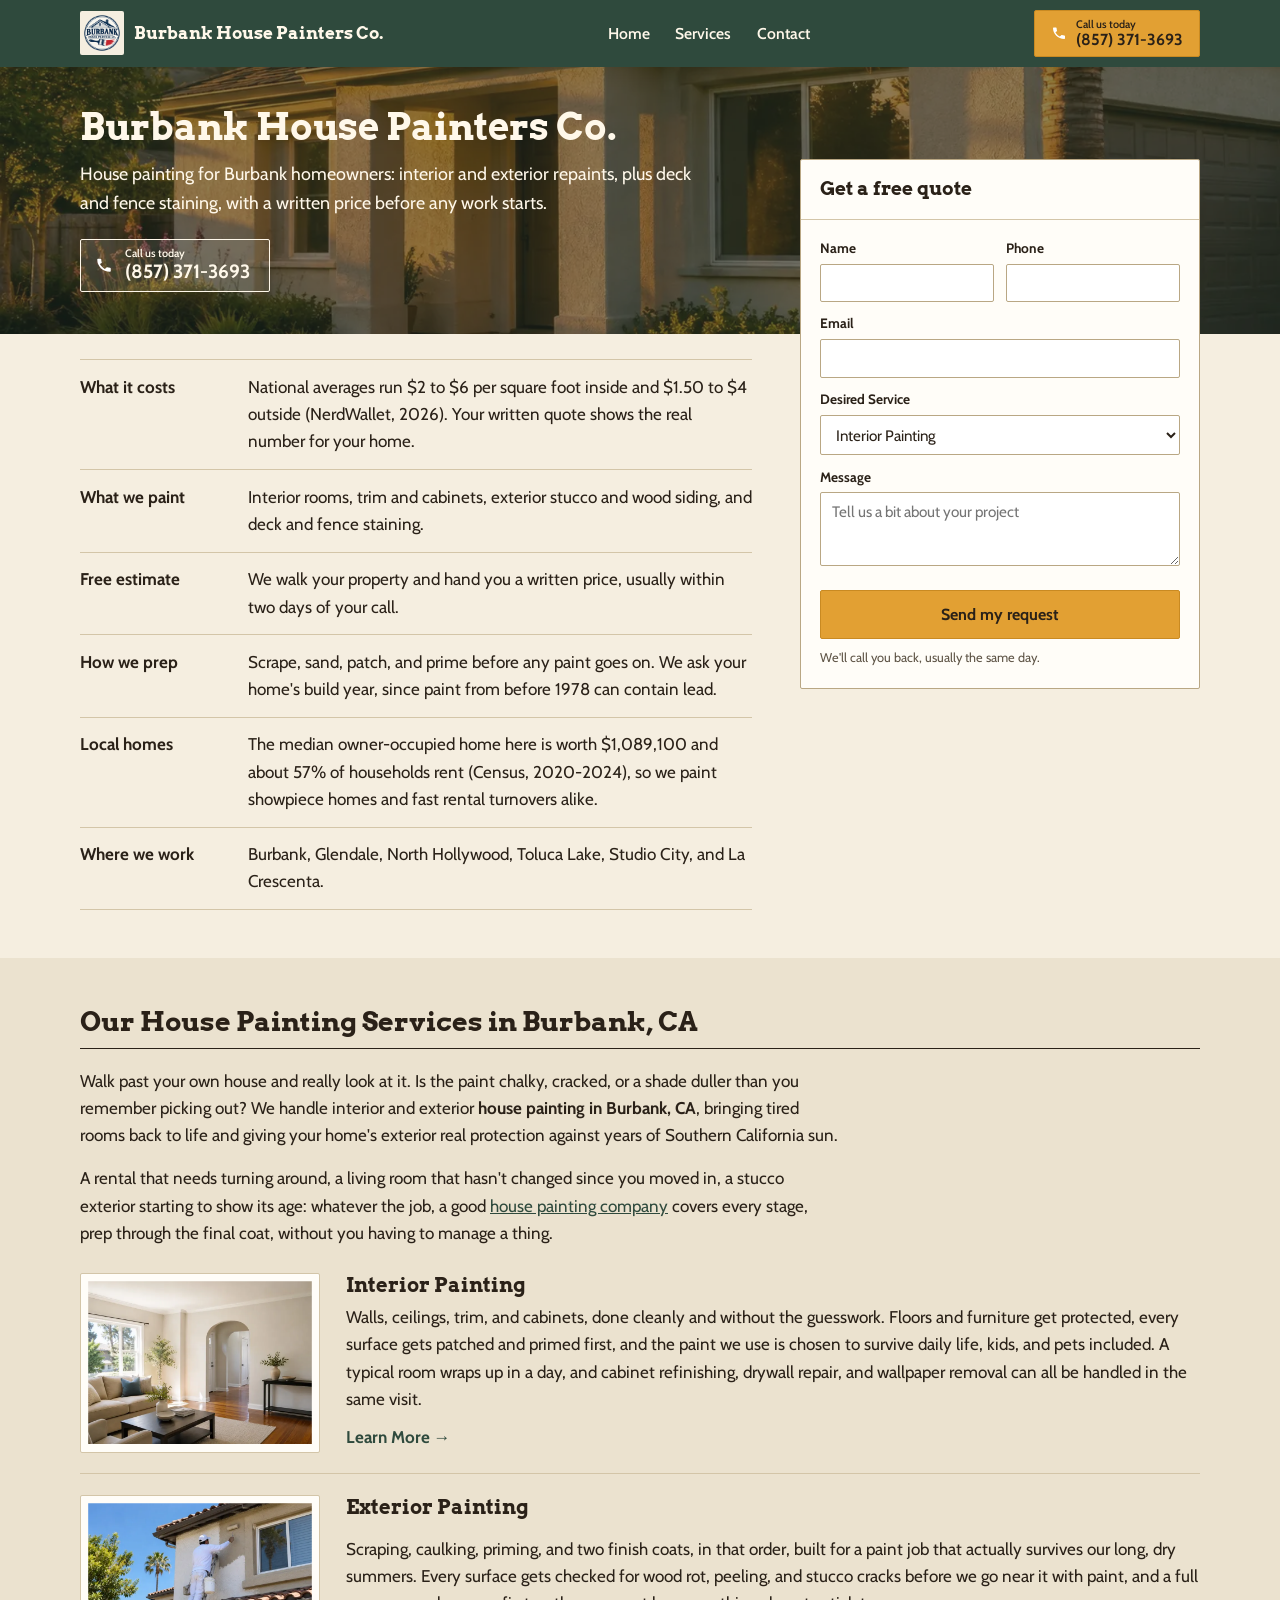
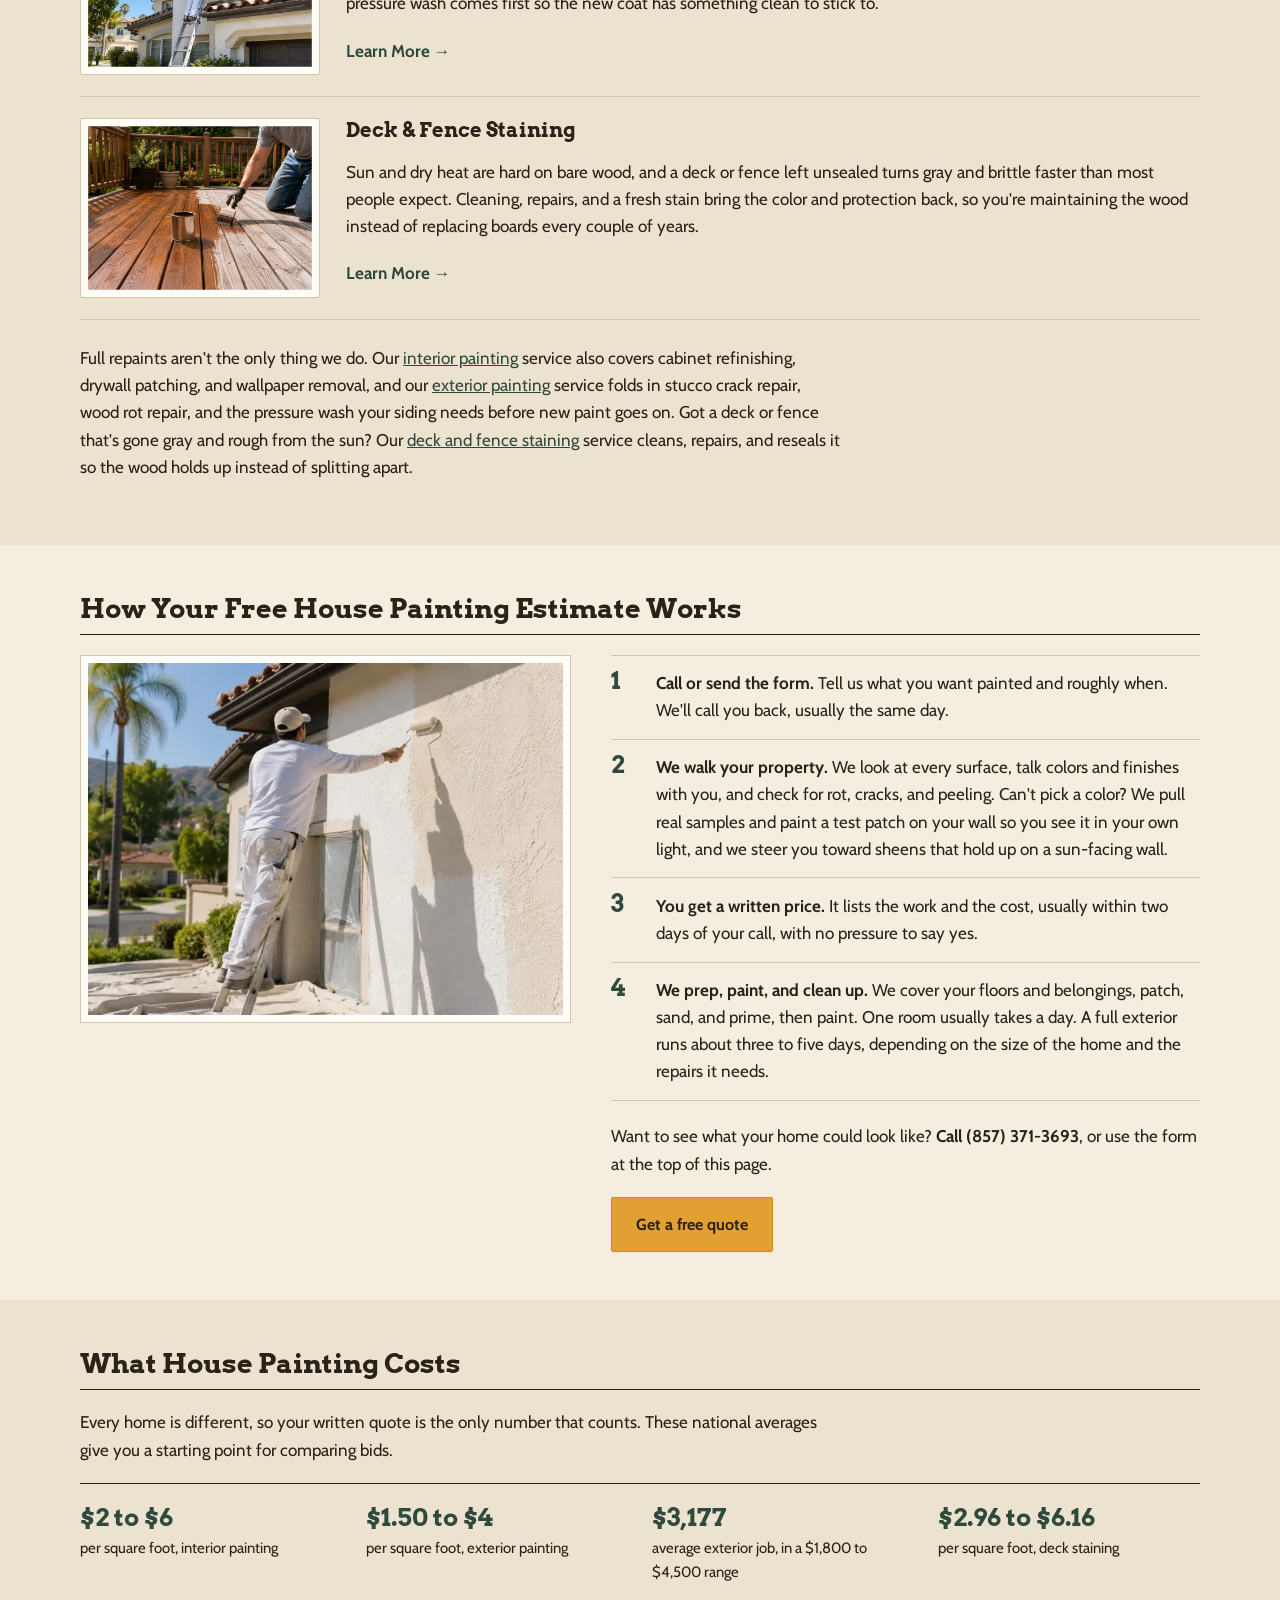
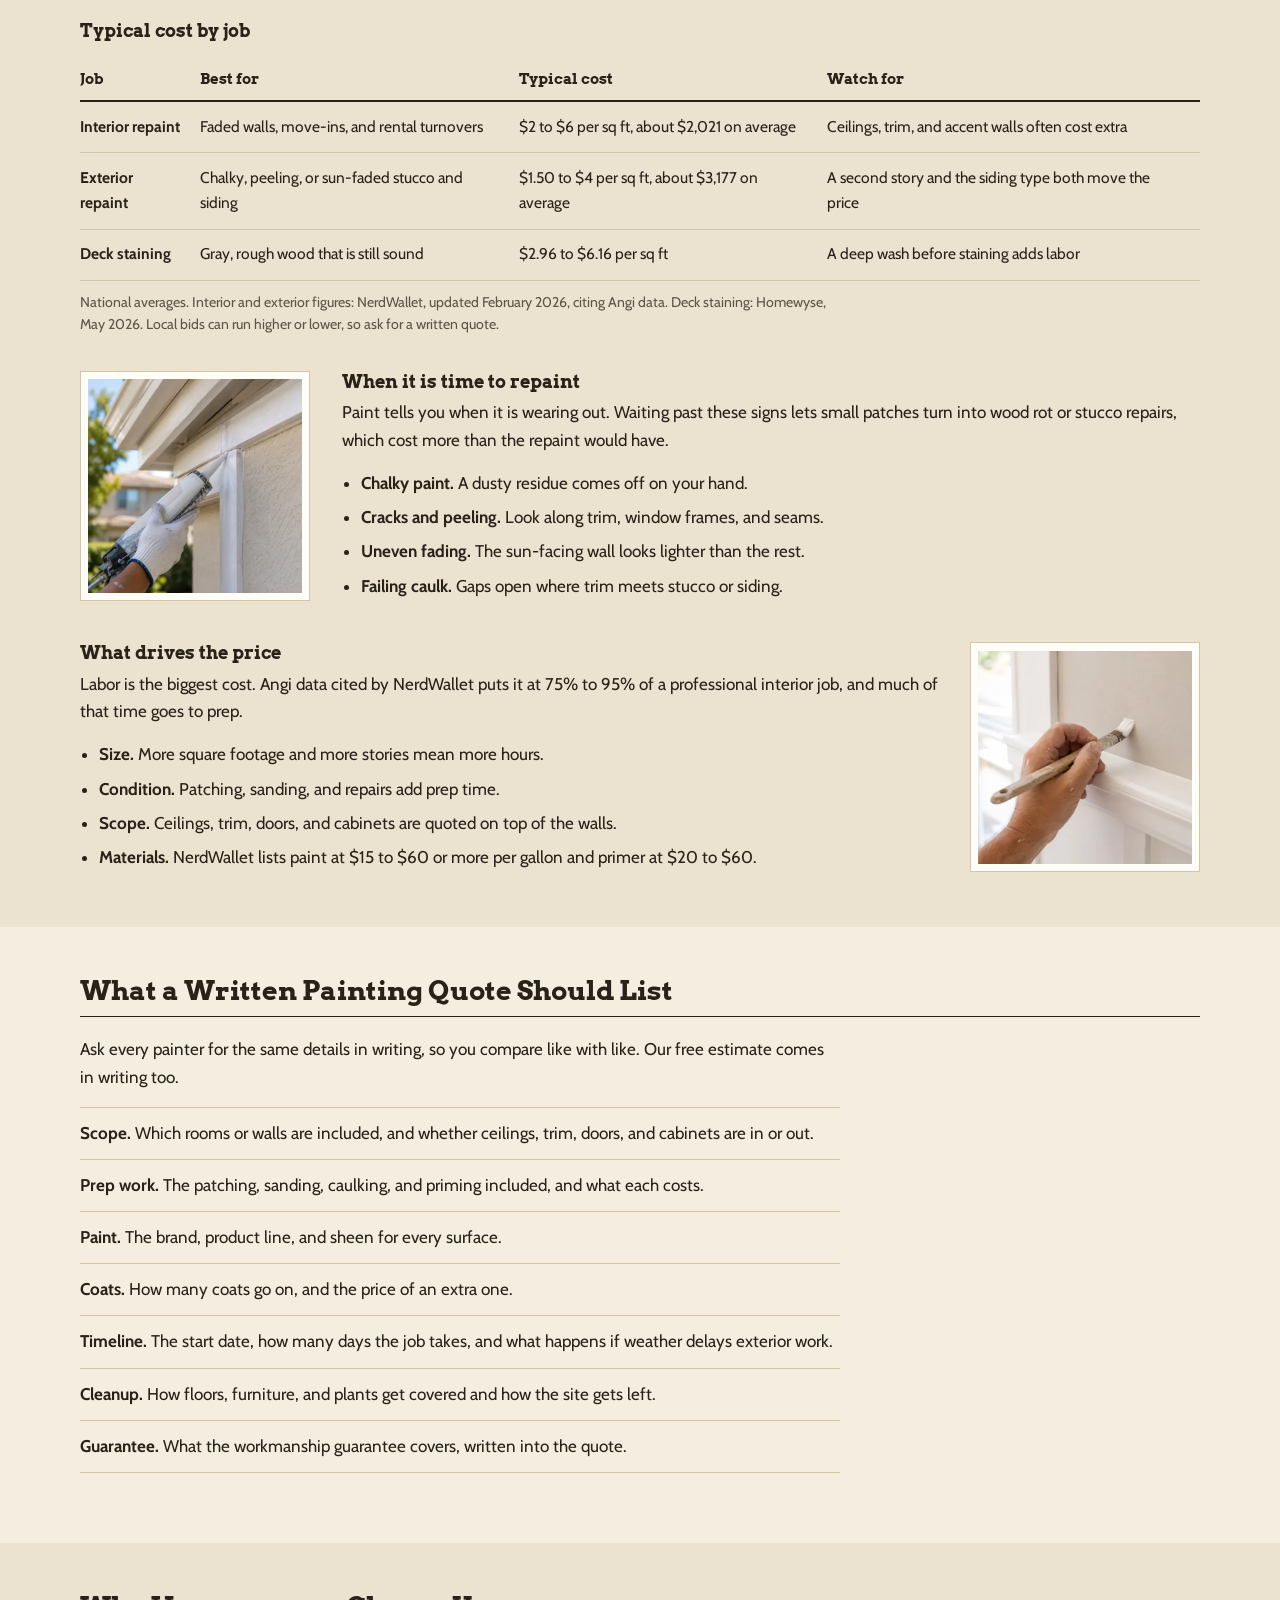
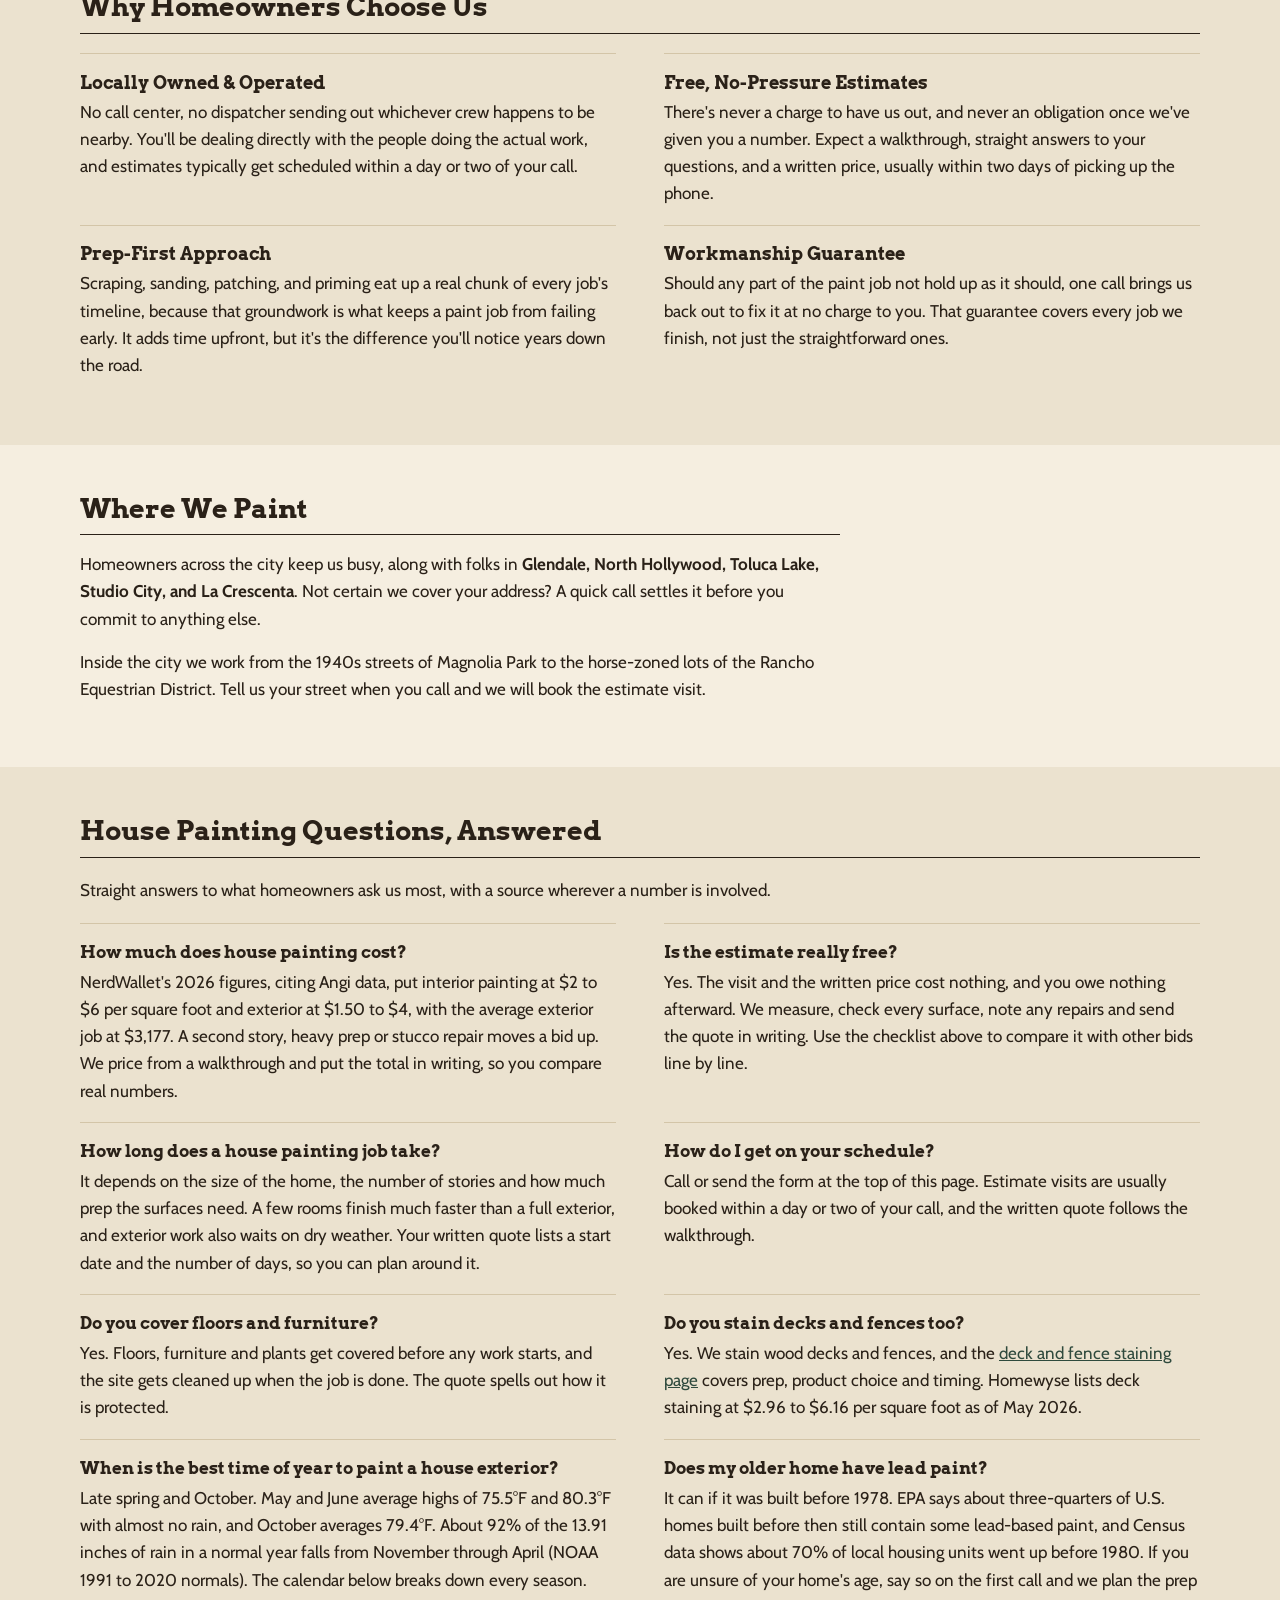
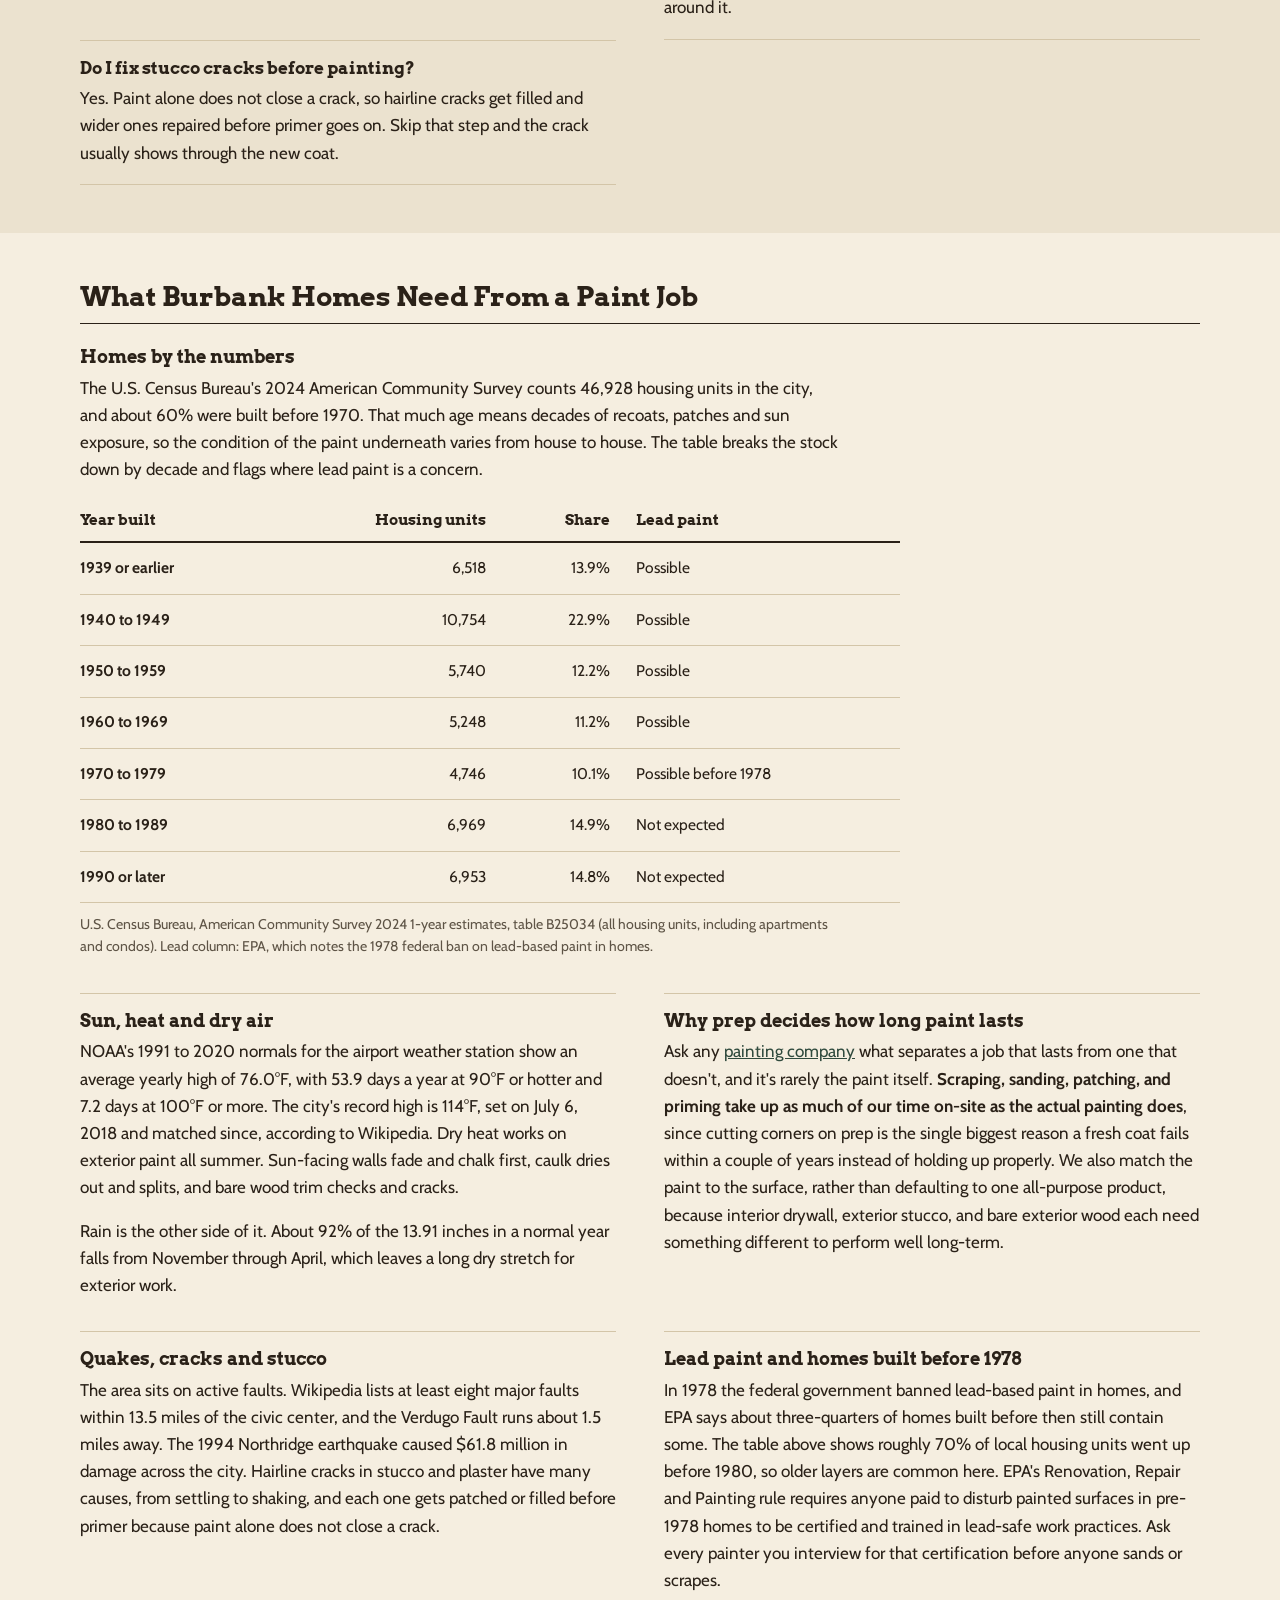
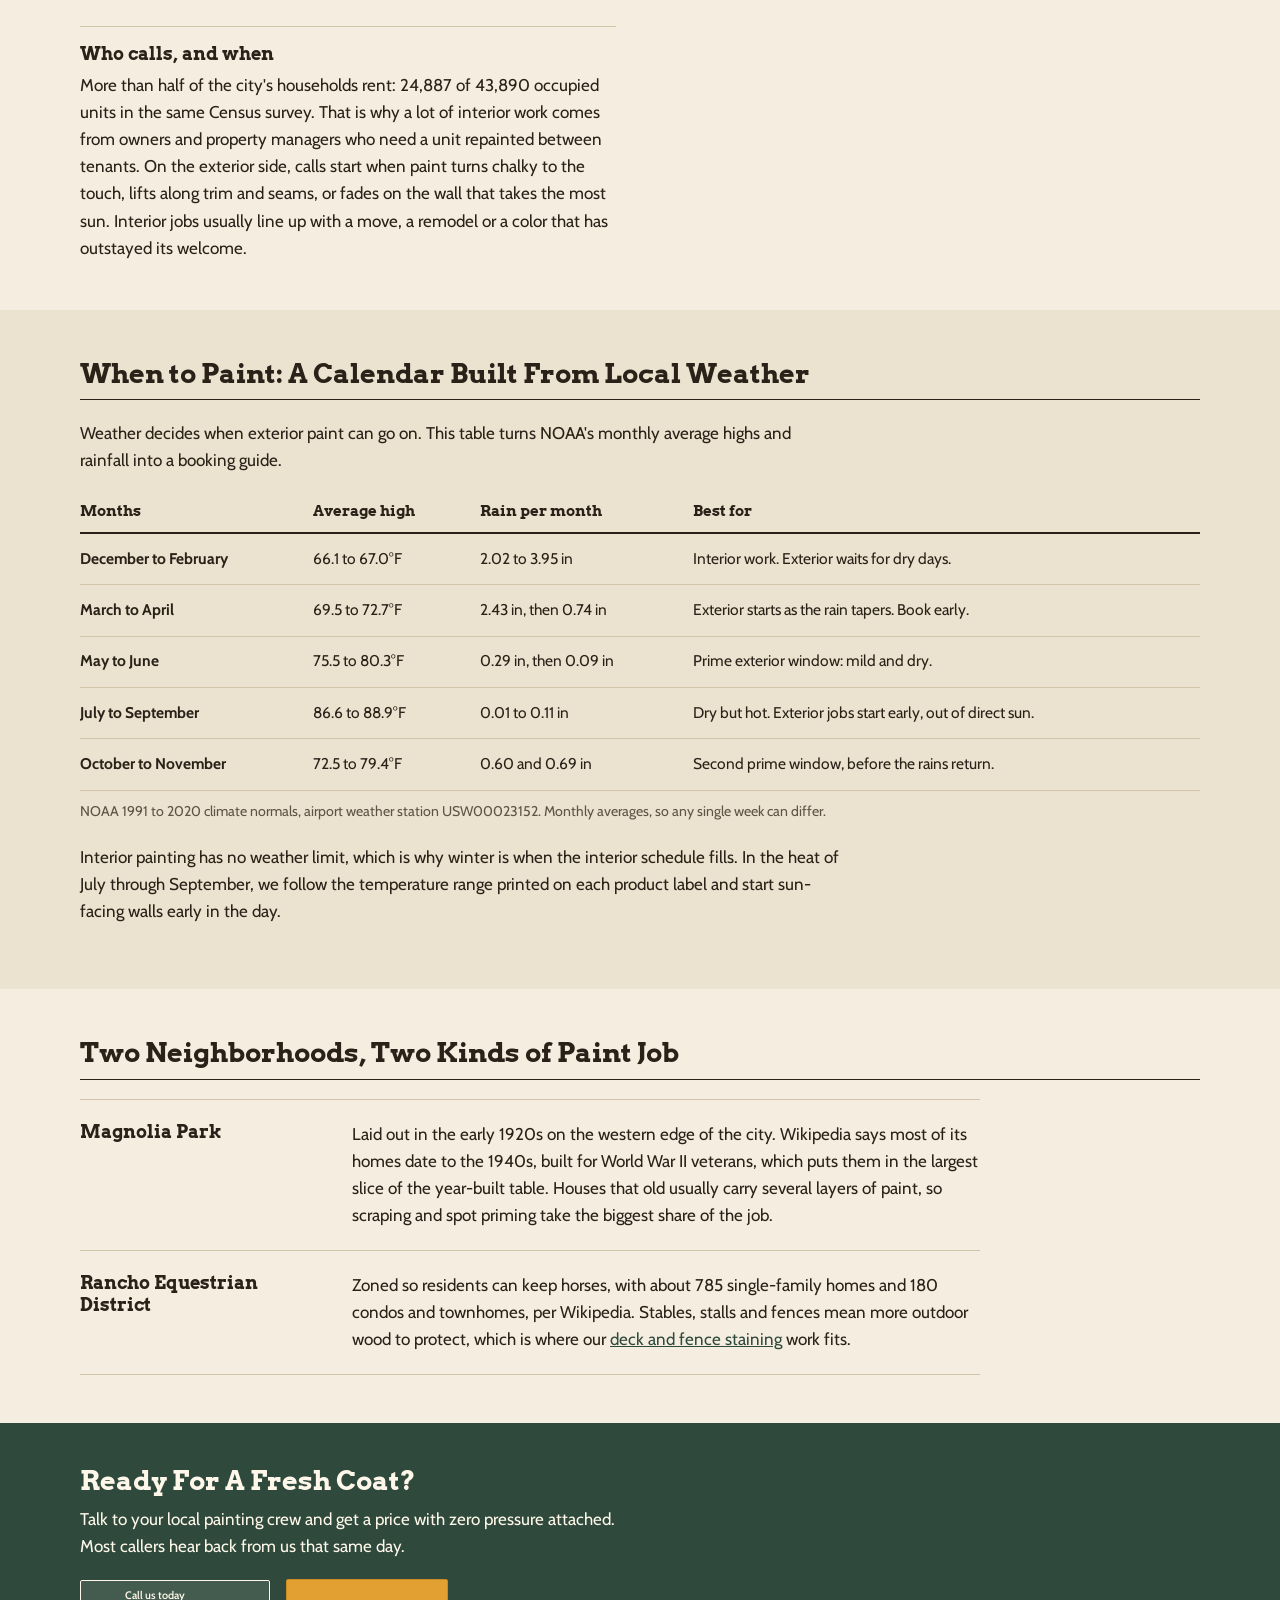
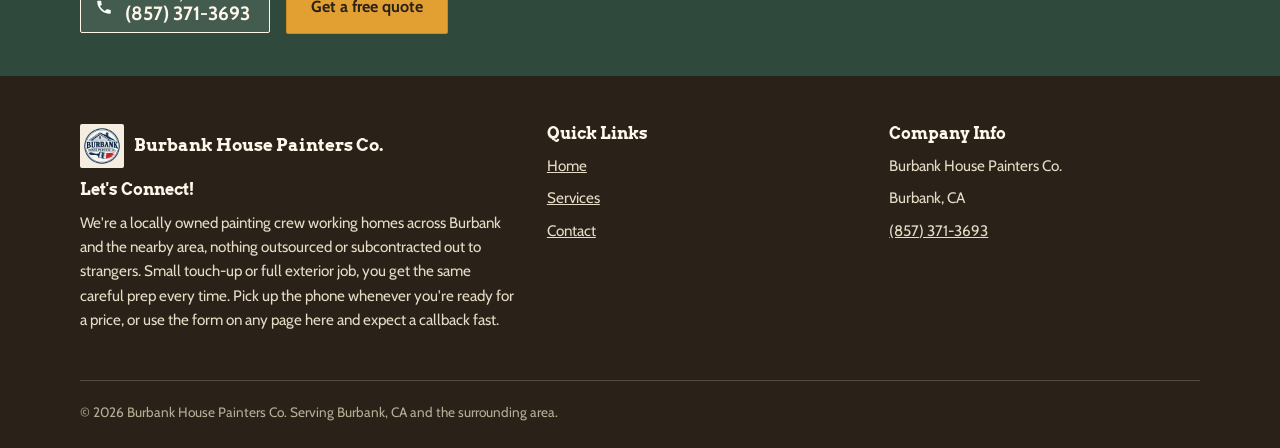
==== index.html @ 7bc1127d "Step 3: homepage FAQ, sourced local section, weather calendar, neighborhoods Adds FAQ, year-built ta" ====
<!DOCTYPE html>
<html lang="en">
<head>
<meta charset="UTF-8">
<meta name="viewport" content="width=device-width, initial-scale=1.0">
<title>House Painting Burbank CA | Burbank House Painters Co.</title>
<meta name="description" content="Professional house painting serving Burbank, CA. Interior, exterior, and deck staining. Free estimates, call today for a free quote.">
<link rel="canonical" href="https://burbankhousepainters.com/">

<meta property="og:type" content="website">
<meta property="og:site_name" content="Burbank House Painters Co.">
<meta property="og:title" content="House Painting Burbank CA | Burbank House Painters Co.">
<meta property="og:description" content="Professional house painting serving Burbank, CA. Interior, exterior, and deck staining. Free estimates, call today for a free quote.">
<meta property="og:url" content="https://burbankhousepainters.com/">
<meta property="og:image" content="https://burbankhousepainters.com/images/house-painters-burbank-ca-og.jpg">
<meta name="twitter:card" content="summary_large_image">
<meta name="twitter:title" content="House Painting Burbank CA | Burbank House Painters Co.">
<meta name="twitter:description" content="Professional house painting serving Burbank, CA. Interior, exterior, and deck staining. Free estimates, call today for a free quote.">
<meta name="twitter:image" content="https://burbankhousepainters.com/images/house-painters-burbank-ca-og.jpg">

<link rel="icon" type="image/svg+xml" href="favicon.svg">
<link rel="preconnect" href="https://fonts.googleapis.com">
<link rel="preconnect" href="https://fonts.gstatic.com" crossorigin>
<link rel="stylesheet" href="https://fonts.googleapis.com/css2?family=Arvo:wght@700&family=Cabin:wght@400;600;700&display=swap">
<link rel="stylesheet" href="css/style.css">
<script type="application/ld+json">
{
  "@context": "https://schema.org",
  "@type": "HomeAndConstructionBusiness",
  "name": "Burbank House Painters Co.",
  "url": "https://burbankhousepainters.com/",
  "telephone": "+18573713693",
  "address": {
    "@type": "PostalAddress",
    "addressLocality": "Burbank",
    "addressRegion": "CA",
    "addressCountry": "US"
  },
  "areaServed": [
    { "@type": "City", "name": "Burbank, CA" },
    { "@type": "City", "name": "Glendale, CA" },
    { "@type": "City", "name": "North Hollywood, CA" },
    { "@type": "City", "name": "Toluca Lake, CA" },
    { "@type": "City", "name": "Studio City, CA" },
    { "@type": "City", "name": "La Crescenta, CA" }
  ]
}
</script>
</head>
<body>

<header class="site-header">
  <div class="wrap">
    <a href="index.html" class="logo">
      <img src="images/burbank-house-painters-co-logo.png" alt="Burbank House Painters Co. logo" width="56" height="56">
      Burbank House Painters Co.
    </a>
    <nav class="main-nav" aria-label="Primary">
      <a href="index.html">Home</a>
      <a href="index.html#services">Services</a>
      <a href="index.html#contact">Contact</a>
    </nav>
    <div class="header-actions">
      <a href="tel:+18573713693" class="call-badge">
        <span class="icon-circle" aria-hidden="true">
          <svg width="16" height="16" viewBox="0 0 24 24" fill="none" xmlns="http://www.w3.org/2000/svg"><path d="M6.6 10.8c1.4 2.8 3.8 5.2 6.6 6.6l2.2-2.2c.3-.3.7-.4 1-.2 1.1.4 2.3.6 3.6.6.6 0 1 .4 1 1V20c0 .6-.4 1-1 1C10.4 21 3 13.6 3 4.6c0-.6.4-1 1-1h3.4c.6 0 1 .4 1 1 0 1.3.2 2.5.6 3.6.1.4 0 .8-.2 1L6.6 10.8z" fill="#fff"/></svg>
        </span>
        <span class="call-text">
          <span class="call-label">Call us today</span>
          <span class="call-number">(857) 371-3693</span>
        </span>
      </a>
      <button class="nav-toggle" aria-label="Toggle menu" aria-expanded="false">
        <span></span><span></span><span></span>
      </button>
    </div>
  </div>
</header>

<main>

  <section class="top" id="contact">
    <div class="top-band">
      <img class="top-photo" src="images/house-painters-burbank-ca-hero.webp" width="1600" height="900" fetchpriority="high" alt="Freshly painted stucco home exterior in Burbank CA at golden hour">
      <div class="wrap top-band-inner">
        <div class="top-intro">
          <h1>Burbank House Painters Co.</h1>
          <p class="top-sub">House painting for Burbank homeowners: interior and exterior repaints, plus deck and fence staining, with a written price before any work starts.</p>
          <a href="tel:+18573713693" class="hero-phone-btn">
            <span class="icon-circle" aria-hidden="true">
              <svg width="18" height="18" viewBox="0 0 24 24" fill="none" xmlns="http://www.w3.org/2000/svg"><path d="M6.6 10.8c1.4 2.8 3.8 5.2 6.6 6.6l2.2-2.2c.3-.3.7-.4 1-.2 1.1.4 2.3.6 3.6.6.6 0 1 .4 1 1V20c0 .6-.4 1-1 1C10.4 21 3 13.6 3 4.6c0-.6.4-1 1-1h3.4c.6 0 1 .4 1 1 0 1.3.2 2.5.6 3.6.1.4 0 .8-.2 1L6.6 10.8z" fill="#fff"/></svg>
            </span>
            <span>
              <span class="call-label">Call us today</span>
              <span class="call-number">(857) 371-3693</span>
            </span>
          </a>
        </div>
      </div>
    </div>

    <div class="wrap top-grid">
      <div class="top-specs">
        <p class="spec-row"><strong>What it costs</strong> <span>National averages run $2 to $6 per square foot inside and $1.50 to $4 outside (NerdWallet, 2026). Your written quote shows the real number for your home.</span></p>
        <p class="spec-row"><strong>What we paint</strong> <span>Interior rooms, trim and cabinets, exterior stucco and wood siding, and deck and fence staining.</span></p>
        <p class="spec-row"><strong>Free estimate</strong> <span>We walk your property and hand you a written price, usually within two days of your call.</span></p>
        <p class="spec-row"><strong>How we prep</strong> <span>Scrape, sand, patch, and prime before any paint goes on. We ask your home's build year, since paint from before 1978 can contain lead.</span></p>
        <p class="spec-row"><strong>Local homes</strong> <span>The median owner-occupied home here is worth $1,089,100 and about 57% of households rent (Census, 2020-2024), so we paint showpiece homes and fast rental turnovers alike.</span></p>
        <p class="spec-row"><strong>Where we work</strong> <span>Burbank, Glendale, North Hollywood, Toluca Lake, Studio City, and La Crescenta.</span></p>
      </div>

      <aside class="top-form" aria-label="Free quote request">
        <div class="quote-form-card">
          <p class="form-title">Get a free quote</p>
          <div class="quote-form-body">
            <form class="quote-form" action="https://unemployable-leadgen-form-handler.davideforestali.workers.dev/submit" method="POST">
              <div class="field-row">
                <div>
                  <label for="name">Name</label>
                  <input type="text" id="name" name="name" required>
                </div>
                <div>
                  <label for="phone">Phone</label>
                  <input type="tel" id="phone" name="phone" required>
                </div>
              </div>

              <label for="email">Email</label>
              <input type="email" id="email" name="email" required>

              <label for="service">Desired Service</label>
              <select id="service" name="service">
                <option value="Interior Painting">Interior Painting</option>
                <option value="Exterior Painting">Exterior Painting</option>
                <option value="Deck & Fence Staining">Deck & Fence Staining</option>
                <option value="Not Sure">Not Sure Yet</option>
              </select>

              <label for="message">Message</label>
              <textarea id="message" name="message" placeholder="Tell us a bit about your project"></textarea>

              <div style="position:absolute;left:-9999px;top:-9999px" aria-hidden="true">
                <label for="_gotcha">Leave this field empty</label>
                <input type="text" id="_gotcha" name="_gotcha" tabindex="-1" autocomplete="off">
              </div>
              <button type="submit" class="btn-cta">Send my request</button>
              <p class="form-note">We'll call you back, usually the same day.</p>
              <p class="form-status" role="status"></p>
            </form>
          </div>
        </div>
      </aside>
    </div>
  </section>

  <section class="section bg-light" id="services">
    <div class="wrap">
      <h2>Our House Painting Services in Burbank, CA</h2>
      <div class="prose-col">
        <p>Walk past your own house and really look at it. Is the paint chalky, cracked, or a shade duller than you remember picking out? We handle interior and exterior <strong>house painting in Burbank, CA</strong>, bringing tired rooms back to life and giving your home's exterior real protection against years of Southern California sun.</p>
        <p>A rental that needs turning around, a living room that hasn't changed since you moved in, a stucco exterior starting to show its age: whatever the job, a good <a href="https://hoffmanestatespaintingco.com/" target="_blank" rel="noopener">house painting company</a> covers every stage, prep through the final coat, without you having to manage a thing.</p>
      </div>
      <div class="services-grid">

        <a class="service-card" href="services/interior-painting.html">
          <img class="thumb inline-photo" src="images/interior-painting-burbank-ca-thumbnail.webp" width="800" height="600" loading="lazy" alt="Freshly painted living room, interior painting in Burbank CA">
          <h3>Interior Painting</h3>
          <p>Walls, ceilings, trim, and cabinets, done cleanly and without the guesswork. Floors and furniture get protected, every surface gets patched and primed first, and the paint we use is chosen to survive daily life, kids, and pets included. A typical room wraps up in a day, and cabinet refinishing, drywall repair, and wallpaper removal can all be handled in the same visit.</p>
          <span class="card-cta">Learn More <span aria-hidden="true">&rarr;</span></span>
        </a>

        <a class="service-card" href="services/exterior-painting.html">
          <img class="thumb inline-photo" src="images/exterior-painting-burbank-ca-thumbnail.webp" width="800" height="600" loading="lazy" alt="Stucco home mid exterior painting in Burbank CA">
          <h3>Exterior Painting</h3>
          <p>Scraping, caulking, priming, and two finish coats, in that order, built for a paint job that actually survives our long, dry summers. Every surface gets checked for wood rot, peeling, and stucco cracks before we go near it with paint, and a full pressure wash comes first so the new coat has something clean to stick to.</p>
          <span class="card-cta">Learn More <span aria-hidden="true">&rarr;</span></span>
        </a>

        <a class="service-card" href="services/deck-fence-staining.html">
          <img class="thumb inline-photo" src="images/deck-staining-burbank-ca-thumbnail.webp" width="800" height="600" loading="lazy" alt="Wood deck staining in progress in Burbank CA">
          <h3>Deck & Fence Staining</h3>
          <p>Sun and dry heat are hard on bare wood, and a deck or fence left unsealed turns gray and brittle faster than most people expect. Cleaning, repairs, and a fresh stain bring the color and protection back, so you're maintaining the wood instead of replacing boards every couple of years.</p>
          <span class="card-cta">Learn More <span aria-hidden="true">&rarr;</span></span>
        </a>

      </div>
      <div class="services-more">
        <p>Full repaints aren't the only thing we do. Our <a href="services/interior-painting.html">interior painting</a> service also covers cabinet refinishing, drywall patching, and wallpaper removal, and our <a href="services/exterior-painting.html">exterior painting</a> service folds in stucco crack repair, wood rot repair, and the pressure wash your siding needs before new paint goes on. Got a deck or fence that's gone gray and rough from the sun? Our <a href="services/deck-fence-staining.html">deck and fence staining</a> service cleans, repairs, and reseals it so the wood holds up instead of splitting apart.</p>
      </div>
    </div>
  </section>

  <section class="section" id="how-it-works">
    <div class="wrap">
      <h2>How Your Free House Painting Estimate Works</h2>
      <div class="how">
        <img class="how-photo" src="images/house-painters-burbank-ca-exterior-stucco.webp" width="800" height="450" loading="lazy" alt="House painter rolling exterior stucco wall in Burbank CA">
        <div>
          <ol class="steps">
            <li><strong>Call or send the form.</strong> Tell us what you want painted and roughly when. We'll call you back, usually the same day.</li>
            <li><strong>We walk your property.</strong> We look at every surface, talk colors and finishes with you, and check for rot, cracks, and peeling. Can't pick a color? We pull real samples and paint a test patch on your wall so you see it in your own light, and we steer you toward sheens that hold up on a sun-facing wall.</li>
            <li><strong>You get a written price.</strong> It lists the work and the cost, usually within two days of your call, with no pressure to say yes.</li>
            <li><strong>We prep, paint, and clean up.</strong> We cover your floors and belongings, patch, sand, and prime, then paint. One room usually takes a day. A full exterior runs about three to five days, depending on the size of the home and the repairs it needs.</li>
          </ol>
          <p class="how-note">Want to see what your home could look like? <strong>Call (857) 371-3693</strong>, or use the form at the top of this page.</p>
          <a href="#contact" class="btn-cta">Get a free quote</a>
        </div>
      </div>
    </div>
  </section>

  <section class="section bg-light cost" id="cost">
    <div class="wrap">
      <h2>What House Painting Costs</h2>
      <div class="prose-col">
        <p>Every home is different, so your written quote is the only number that counts. These national averages give you a starting point for comparing bids.</p>
      </div>
      <ul class="stat-row">
        <li><span class="stat-num">$2 to $6</span> <span class="stat-label">per square foot, interior painting</span></li>
        <li><span class="stat-num">$1.50 to $4</span> <span class="stat-label">per square foot, exterior painting</span></li>
        <li><span class="stat-num">$3,177</span> <span class="stat-label">average exterior job, in a $1,800 to $4,500 range</span></li>
        <li><span class="stat-num">$2.96 to $6.16</span> <span class="stat-label">per square foot, deck staining</span></li>
      </ul>

      <h3>Typical cost by job</h3>
      <div class="table-scroll">
        <table class="cost-table">
          <thead>
            <tr><th scope="col">Job</th><th scope="col">Best for</th><th scope="col">Typical cost</th><th scope="col">Watch for</th></tr>
          </thead>
          <tbody>
            <tr><td>Interior repaint</td><td>Faded walls, move-ins, and rental turnovers</td><td>$2 to $6 per sq ft, about $2,021 on average</td><td>Ceilings, trim, and accent walls often cost extra</td></tr>
            <tr><td>Exterior repaint</td><td>Chalky, peeling, or sun-faded stucco and siding</td><td>$1.50 to $4 per sq ft, about $3,177 on average</td><td>A second story and the siding type both move the price</td></tr>
            <tr><td>Deck staining</td><td>Gray, rough wood that is still sound</td><td>$2.96 to $6.16 per sq ft</td><td>A deep wash before staining adds labor</td></tr>
          </tbody>
        </table>
      </div>
      <p class="source-note">National averages. Interior and exterior figures: NerdWallet, updated February 2026, citing Angi data. Deck staining: Homewyse, May 2026. Local bids can run higher or lower, so ask for a written quote.</p>

      <div class="split">
        <img class="split-photo" src="images/exterior-painting-burbank-ca-trim-detail.webp" width="600" height="800" loading="lazy" alt="Painter caulking exterior trim during house painting in Burbank CA">
        <div>
          <h3>When it is time to repaint</h3>
          <p>Paint tells you when it is wearing out. Waiting past these signs lets small patches turn into wood rot or stucco repairs, which cost more than the repaint would have.</p>
          <ul class="bullets">
            <li><strong>Chalky paint.</strong> A dusty residue comes off on your hand.</li>
            <li><strong>Cracks and peeling.</strong> Look along trim, window frames, and seams.</li>
            <li><strong>Uneven fading.</strong> The sun-facing wall looks lighter than the rest.</li>
            <li><strong>Failing caulk.</strong> Gaps open where trim meets stucco or siding.</li>
          </ul>
        </div>
      </div>

      <div class="split split-rev">
        <img class="split-photo" src="images/interior-painting-burbank-ca-trim-detail.webp" width="600" height="800" loading="lazy" alt="Painter brushing interior trim during house painting in Burbank CA">
        <div>
          <h3>What drives the price</h3>
          <p>Labor is the biggest cost. Angi data cited by NerdWallet puts it at 75% to 95% of a professional interior job, and much of that time goes to prep.</p>
          <ul class="bullets">
            <li><strong>Size.</strong> More square footage and more stories mean more hours.</li>
            <li><strong>Condition.</strong> Patching, sanding, and repairs add prep time.</li>
            <li><strong>Scope.</strong> Ceilings, trim, doors, and cabinets are quoted on top of the walls.</li>
            <li><strong>Materials.</strong> NerdWallet lists paint at $15 to $60 or more per gallon and primer at $20 to $60.</li>
          </ul>
        </div>
      </div>
    </div>
  </section>

  <section class="section" id="quote-checklist">
    <div class="wrap">
      <h2>What a Written Painting Quote Should List</h2>
      <div class="prose-col">
        <p>Ask every painter for the same details in writing, so you compare like with like. Our free estimate comes in writing too.</p>
        <ul class="check-list">
          <li><strong>Scope.</strong> Which rooms or walls are included, and whether ceilings, trim, doors, and cabinets are in or out.</li>
          <li><strong>Prep work.</strong> The patching, sanding, caulking, and priming included, and what each costs.</li>
          <li><strong>Paint.</strong> The brand, product line, and sheen for every surface.</li>
          <li><strong>Coats.</strong> How many coats go on, and the price of an extra one.</li>
          <li><strong>Timeline.</strong> The start date, how many days the job takes, and what happens if weather delays exterior work.</li>
          <li><strong>Cleanup.</strong> How floors, furniture, and plants get covered and how the site gets left.</li>
          <li><strong>Guarantee.</strong> What the workmanship guarantee covers, written into the quote.</li>
        </ul>
      </div>
    </div>
  </section>

  <section class="section bg-light" id="why-us">
    <div class="wrap">
      <h2>Why Homeowners Choose Us</h2>
      <div class="trust-grid">

        <div class="trust-item">
          <h3>Locally Owned & Operated</h3>
          <p>No call center, no dispatcher sending out whichever crew happens to be nearby. You'll be dealing directly with the people doing the actual work, and estimates typically get scheduled within a day or two of your call.</p>
        </div>

        <div class="trust-item">
          <h3>Free, No-Pressure Estimates</h3>
          <p>There's never a charge to have us out, and never an obligation once we've given you a number. Expect a walkthrough, straight answers to your questions, and a written price, usually within two days of picking up the phone.</p>
        </div>

        <div class="trust-item">
          <h3>Prep-First Approach</h3>
          <p>Scraping, sanding, patching, and priming eat up a real chunk of every job's timeline, because that groundwork is what keeps a paint job from failing early. It adds time upfront, but it's the difference you'll notice years down the road.</p>
        </div>

        <div class="trust-item">
          <h3>Workmanship Guarantee</h3>
          <p>Should any part of the paint job not hold up as it should, one call brings us back out to fix it at no charge to you. That guarantee covers every job we finish, not just the straightforward ones.</p>
        </div>

      </div>
    </div>
  </section>

  <section class="section" id="area">
    <div class="wrap">
      <div class="prose-col">
        <h2>Where We Paint</h2>
        <p>Homeowners across the city keep us busy, along with folks in <strong>Glendale, North Hollywood, Toluca Lake, Studio City, and La Crescenta</strong>. Not certain we cover your address? A quick call settles it before you commit to anything else.</p>
        <p>Inside the city we work from the 1940s streets of Magnolia Park to the horse-zoned lots of the Rancho Equestrian District. Tell us your street when you call and we will book the estimate visit.</p>
      </div>
    </div>
  </section>

  <section class="section bg-light" id="faq">
    <div class="wrap">
      <h2>House Painting Questions, Answered</h2>
      <div class="prose-col">
        <p>Straight answers to what homeowners ask us most, with a source wherever a number is involved.</p>
      </div>
      <div class="faq-grid">
        <div class="faq-item">
          <h3>How much does house painting cost?</h3>
          <p>NerdWallet's 2026 figures, citing Angi data, put interior painting at $2 to $6 per square foot and exterior at $1.50 to $4, with the average exterior job at $3,177. A second story, heavy prep or stucco repair moves a bid up. We price from a walkthrough and put the total in writing, so you compare real numbers.</p>
        </div>
        <div class="faq-item">
          <h3>Is the estimate really free?</h3>
          <p>Yes. The visit and the written price cost nothing, and you owe nothing afterward. We measure, check every surface, note any repairs and send the quote in writing. Use the checklist above to compare it with other bids line by line.</p>
        </div>
        <div class="faq-item">
          <h3>How long does a house painting job take?</h3>
          <p>It depends on the size of the home, the number of stories and how much prep the surfaces need. A few rooms finish much faster than a full exterior, and exterior work also waits on dry weather. Your written quote lists a start date and the number of days, so you can plan around it.</p>
        </div>
        <div class="faq-item">
          <h3>How do I get on your schedule?</h3>
          <p>Call or send the form at the top of this page. Estimate visits are usually booked within a day or two of your call, and the written quote follows the walkthrough.</p>
        </div>
        <div class="faq-item">
          <h3>Do you cover floors and furniture?</h3>
          <p>Yes. Floors, furniture and plants get covered before any work starts, and the site gets cleaned up when the job is done. The quote spells out how it is protected.</p>
        </div>
        <div class="faq-item">
          <h3>Do you stain decks and fences too?</h3>
          <p>Yes. We stain wood decks and fences, and the <a href="services/deck-fence-staining.html">deck and fence staining page</a> covers prep, product choice and timing. Homewyse lists deck staining at $2.96 to $6.16 per square foot as of May 2026.</p>
        </div>
        <div class="faq-item">
          <h3>When is the best time of year to paint a house exterior?</h3>
          <p>Late spring and October. May and June average highs of 75.5°F and 80.3°F with almost no rain, and October averages 79.4°F. About 92% of the 13.91 inches of rain in a normal year falls from November through April (NOAA 1991 to 2020 normals). The calendar below breaks down every season.</p>
        </div>
        <div class="faq-item">
          <h3>Does my older home have lead paint?</h3>
          <p>It can if it was built before 1978. EPA says about three-quarters of U.S. homes built before then still contain some lead-based paint, and Census data shows about 70% of local housing units went up before 1980. If you are unsure of your home's age, say so on the first call and we plan the prep around it.</p>
        </div>
        <div class="faq-item">
          <h3>Do I fix stucco cracks before painting?</h3>
          <p>Yes. Paint alone does not close a crack, so hairline cracks get filled and wider ones repaired before primer goes on. Skip that step and the crack usually shows through the new coat.</p>
        </div>
      </div>
    </div>
  </section>

  <section class="section" id="local">
    <div class="wrap">
      <h2>What Burbank Homes Need From a Paint Job</h2>

      <h3>Homes by the numbers</h3>
      <div class="prose-col">
        <p>The U.S. Census Bureau's 2024 American Community Survey counts 46,928 housing units in the city, and about 60% were built before 1970. That much age means decades of recoats, patches and sun exposure, so the condition of the paint underneath varies from house to house. The table breaks the stock down by decade and flags where lead paint is a concern.</p>
      </div>
      <div class="table-scroll">
        <table class="cost-table year-table">
          <thead>
            <tr><th scope="col">Year built</th><th scope="col" class="num">Housing units</th><th scope="col" class="num">Share</th><th scope="col">Lead paint</th></tr>
          </thead>
          <tbody>
            <tr><td>1939 or earlier</td><td class="num">6,518</td><td class="num">13.9%</td><td>Possible</td></tr>
            <tr><td>1940 to 1949</td><td class="num">10,754</td><td class="num">22.9%</td><td>Possible</td></tr>
            <tr><td>1950 to 1959</td><td class="num">5,740</td><td class="num">12.2%</td><td>Possible</td></tr>
            <tr><td>1960 to 1969</td><td class="num">5,248</td><td class="num">11.2%</td><td>Possible</td></tr>
            <tr><td>1970 to 1979</td><td class="num">4,746</td><td class="num">10.1%</td><td>Possible before 1978</td></tr>
            <tr><td>1980 to 1989</td><td class="num">6,969</td><td class="num">14.9%</td><td>Not expected</td></tr>
            <tr><td>1990 or later</td><td class="num">6,953</td><td class="num">14.8%</td><td>Not expected</td></tr>
          </tbody>
        </table>
      </div>
      <p class="source-note">U.S. Census Bureau, American Community Survey 2024 1-year estimates, table B25034 (all housing units, including apartments and condos). Lead column: EPA, which notes the 1978 federal ban on lead-based paint in homes.</p>

      <div class="local-body">
        <div class="note"><h3>Sun, heat and dry air</h3>
        <p>NOAA's 1991 to 2020 normals for the airport weather station show an average yearly high of 76.0°F, with 53.9 days a year at 90°F or hotter and 7.2 days at 100°F or more. The city's record high is 114°F, set on July 6, 2018 and matched since, according to Wikipedia. Dry heat works on exterior paint all summer. Sun-facing walls fade and chalk first, caulk dries out and splits, and bare wood trim checks and cracks.</p>
        <p>Rain is the other side of it. About 92% of the 13.91 inches in a normal year falls from November through April, which leaves a long dry stretch for exterior work.</p>
        </div>
        <div class="note"><h3>Why prep decides how long paint lasts</h3>
        <p>Ask any <a href="https://www.meridenpainting.com" target="_blank" rel="noopener">painting company</a> what separates a job that lasts from one that doesn't, and it's rarely the paint itself. <strong>Scraping, sanding, patching, and priming take up as much of our time on-site as the actual painting does</strong>, since cutting corners on prep is the single biggest reason a fresh coat fails within a couple of years instead of holding up properly. We also match the paint to the surface, rather than defaulting to one all-purpose product, because interior drywall, exterior stucco, and bare exterior wood each need something different to perform well long-term.</p>
        </div>
        <div class="note"><h3>Quakes, cracks and stucco</h3>
        <p>The area sits on active faults. Wikipedia lists at least eight major faults within 13.5 miles of the civic center, and the Verdugo Fault runs about 1.5 miles away. The 1994 Northridge earthquake caused $61.8 million in damage across the city. Hairline cracks in stucco and plaster have many causes, from settling to shaking, and each one gets patched or filled before primer because paint alone does not close a crack.</p>
        </div>
        <div class="note"><h3>Lead paint and homes built before 1978</h3>
        <p>In 1978 the federal government banned lead-based paint in homes, and EPA says about three-quarters of homes built before then still contain some. The table above shows roughly 70% of local housing units went up before 1980, so older layers are common here. EPA's Renovation, Repair and Painting rule requires anyone paid to disturb painted surfaces in pre-1978 homes to be certified and trained in lead-safe work practices. Ask every painter you interview for that certification before anyone sands or scrapes.</p>
        </div>
        <div class="note"><h3>Who calls, and when</h3>
        <p>More than half of the city's households rent: 24,887 of 43,890 occupied units in the same Census survey. That is why a lot of interior work comes from owners and property managers who need a unit repainted between tenants. On the exterior side, calls start when paint turns chalky to the touch, lifts along trim and seams, or fades on the wall that takes the most sun. Interior jobs usually line up with a move, a remodel or a color that has outstayed its welcome.</p>
      
        </div>
      </div>
    </div>
  </section>

  <section class="section bg-light" id="calendar">
    <div class="wrap">
      <h2>When to Paint: A Calendar Built From Local Weather</h2>
      <div class="prose-col">
        <p>Weather decides when exterior paint can go on. This table turns NOAA's monthly average highs and rainfall into a booking guide.</p>
      </div>
      <div class="table-scroll">
        <table class="cost-table cal-table">
          <thead>
            <tr><th scope="col">Months</th><th scope="col">Average high</th><th scope="col">Rain per month</th><th scope="col">Best for</th></tr>
          </thead>
          <tbody>
            <tr><td>December to February</td><td>66.1 to 67.0°F</td><td>2.02 to 3.95 in</td><td>Interior work. Exterior waits for dry days.</td></tr>
            <tr><td>March to April</td><td>69.5 to 72.7°F</td><td>2.43 in, then 0.74 in</td><td>Exterior starts as the rain tapers. Book early.</td></tr>
            <tr><td>May to June</td><td>75.5 to 80.3°F</td><td>0.29 in, then 0.09 in</td><td>Prime exterior window: mild and dry.</td></tr>
            <tr><td>July to September</td><td>86.6 to 88.9°F</td><td>0.01 to 0.11 in</td><td>Dry but hot. Exterior jobs start early, out of direct sun.</td></tr>
            <tr><td>October to November</td><td>72.5 to 79.4°F</td><td>0.60 and 0.69 in</td><td>Second prime window, before the rains return.</td></tr>
          </tbody>
        </table>
      </div>
      <p class="source-note">NOAA 1991 to 2020 climate normals, airport weather station USW00023152. Monthly averages, so any single week can differ.</p>
      <div class="prose-col">
        <p>Interior painting has no weather limit, which is why winter is when the interior schedule fills. In the heat of July through September, we follow the temperature range printed on each product label and start sun-facing walls early in the day.</p>
      </div>
    </div>
  </section>

  <section class="section" id="neighborhoods">
    <div class="wrap">
      <h2>Two Neighborhoods, Two Kinds of Paint Job</h2>
      <div class="place-list">
        <div class="place">
          <h3>Magnolia Park</h3>
          <p>Laid out in the early 1920s on the western edge of the city. Wikipedia says most of its homes date to the 1940s, built for World War II veterans, which puts them in the largest slice of the year-built table. Houses that old usually carry several layers of paint, so scraping and spot priming take the biggest share of the job.</p>
        </div>
        <div class="place">
          <h3>Rancho Equestrian District</h3>
          <p>Zoned so residents can keep horses, with about 785 single-family homes and 180 condos and townhomes, per Wikipedia. Stables, stalls and fences mean more outdoor wood to protect, which is where our <a href="services/deck-fence-staining.html">deck and fence staining</a> work fits.</p>
        </div>
      </div>
    </div>
  </section>

</main>

<section class="cta-band">
  <div class="wrap">
    <h2>Ready For A Fresh Coat?</h2>
    <p>Talk to your local painting crew and get a price with zero pressure attached. Most callers hear back from us that same day.</p>
    <div class="hero-cta-row">
      <a href="tel:+18573713693" class="hero-phone-btn">
        <span class="icon-circle" aria-hidden="true">
          <svg width="18" height="18" viewBox="0 0 24 24" fill="none" xmlns="http://www.w3.org/2000/svg"><path d="M6.6 10.8c1.4 2.8 3.8 5.2 6.6 6.6l2.2-2.2c.3-.3.7-.4 1-.2 1.1.4 2.3.6 3.6.6.6 0 1 .4 1 1V20c0 .6-.4 1-1 1C10.4 21 3 13.6 3 4.6c0-.6.4-1 1-1h3.4c.6 0 1 .4 1 1 0 1.3.2 2.5.6 3.6.1.4 0 .8-.2 1L6.6 10.8z" fill="#fff"/></svg>
        </span>
        <span>
          <span class="call-label">Call us today</span>
          <span class="call-number">(857) 371-3693</span>
        </span>
      </a>
      <a href="#contact" class="btn-cta">Get a free quote</a>
    </div>
  </div>
</section>

<footer class="site-footer">
  <div class="wrap">
    <div class="footer-grid">
      <div>
        <a href="index.html" class="logo">
          <img src="images/burbank-house-painters-co-logo.png" alt="Burbank House Painters Co. logo" width="56" height="56">
          Burbank House Painters Co.
        </a>
        <h3>Let's Connect!</h3>
        <p>We're a locally owned painting crew working homes across Burbank and the nearby area, nothing outsourced or subcontracted out to strangers. Small touch-up or full exterior job, you get the same careful prep every time. Pick up the phone whenever you're ready for a price, or use the form on any page here and expect a callback fast.</p>
      </div>
      <div>
        <h3>Quick Links</h3>
        <ul>
          <li><a href="index.html">Home</a></li>
          <li><a href="index.html#services">Services</a></li>
          <li><a href="index.html#contact">Contact</a></li>
        </ul>
      </div>
      <div>
        <h3>Company Info</h3>
        <ul>
          <li>Burbank House Painters Co.</li>
          <li>Burbank, CA</li>
          <li><a href="tel:+18573713693">(857) 371-3693</a></li>
        </ul>
      </div>
    </div>
    <div class="footer-bottom">
      &copy; 2026 Burbank House Painters Co. Serving Burbank, CA and the surrounding area.
    </div>
  </div>
</footer>

<script src="js/main.js"></script>
</body>
</html>
---- css/style.css ----
/* Burbank House Painters Co. stylesheet.
   Never put a padding shorthand on an element that also carries .wrap:
   it zeroes the wrap's side padding. Use padding-top / padding-bottom. */

:root {
  --ink: #2a2118;
  --pine: #2f4a3d;
  --pine-dark: #213529;
  --paper: #f5eee0;
  --paper-2: #ebe2cf;
  --card: #fffdf8;
  --rule: #d3c5a8;
  --muted: #5e5446;
  --mari: #e2a033;
  --mari-dark: #c98a22;
  --max-width: 1160px;
}

* { box-sizing: border-box; }

html { scroll-behavior: smooth; }

body {
  margin: 0;
  font-family: "Cabin", "Trebuchet MS", Verdana, sans-serif;
  color: var(--ink);
  background: var(--paper);
  line-height: 1.6;
  font-size: 17px;
}

img { max-width: 100%; display: block; }

a { color: var(--pine); }

.wrap {
  max-width: var(--max-width);
  margin: 0 auto;
  padding: 0 20px;
}

h1, h2, h3 {
  font-family: "Arvo", Georgia, "Times New Roman", serif;
  font-weight: 700;
  line-height: 1.2;
  margin-top: 0;
  color: var(--ink);
}

h2 {
  font-size: 1.7rem;
  margin-bottom: 1.2rem;
  padding-bottom: .55rem;
  border-bottom: 1px solid var(--ink);
}
h3 { font-size: 1.15rem; margin-bottom: .4rem; }

p { margin: 0 0 1rem; }

.section { padding-top: 3rem; padding-bottom: 3rem; }
.section-tight { padding-top: 2rem; padding-bottom: 2rem; }
.bg-light { background: var(--paper-2); }

/* Retired pre-title labels, hidden until the markup is cleaned out */
.eyebrow { display: none; }

/* ---------------- Buttons ---------------- */

.btn-cta {
  display: inline-block;
  background: var(--mari);
  color: var(--ink);
  font-family: inherit;
  font-weight: 700;
  padding: .85rem 1.5rem;
  border-radius: 2px;
  text-decoration: none;
  border: 1px solid var(--mari-dark);
  cursor: pointer;
  font-size: 1rem;
}
.btn-cta:hover { background: var(--mari-dark); }

.btn-cta-outline {
  display: inline-block;
  background: transparent;
  color: #fff8ea;
  font-weight: 700;
  padding: .8rem 1.4rem;
  border-radius: 2px;
  border: 1px solid #fff8ea;
  text-decoration: none;
  font-size: 1rem;
}
.btn-cta-outline:hover { background: rgba(255,248,234,.12); }

/* Fixed call button (header) */
.call-badge {
  display: inline-flex;
  align-items: center;
  gap: .55rem;
  background: var(--mari);
  color: var(--ink);
  padding: .5rem 1rem;
  border-radius: 2px;
  border: 1px solid var(--mari-dark);
  text-decoration: none;
  white-space: nowrap;
}
.call-badge:hover { background: var(--mari-dark); }
.call-badge .icon-circle { display: flex; flex: none; }
.call-badge .call-text { display: flex; flex-direction: column; line-height: 1.1; }
.call-badge .call-label { font-size: .68rem; font-weight: 600; }
.call-badge .call-number { font-size: 1rem; font-weight: 700; }

/* Phone button used in the hero and CTA band */
.hero-phone-btn {
  display: inline-flex;
  align-items: center;
  gap: .7rem;
  background: rgba(255,248,234,.1);
  border: 1px solid #fff8ea;
  color: #fff8ea;
  padding: .55rem 1.2rem .55rem .9rem;
  border-radius: 2px;
  text-decoration: none;
  font-weight: 700;
}
.hero-phone-btn:hover { background: rgba(255,248,234,.2); }
.hero-phone-btn .icon-circle { display: flex; flex: none; }
.hero-phone-btn .call-label { display: block; font-size: .68rem; font-weight: 600; line-height: 1.1; }
.hero-phone-btn .call-number { display: block; font-size: 1.2rem; line-height: 1.15; }

/* ---------------- Header ---------------- */

.site-header {
  position: sticky;
  top: 0;
  z-index: 50;
  background: var(--pine);
}
.site-header .wrap {
  display: flex;
  align-items: center;
  justify-content: space-between;
  gap: 1.5rem;
  padding-top: .6rem;
  padding-bottom: .6rem;
}
.logo {
  display: flex;
  align-items: center;
  gap: .65rem;
  text-decoration: none;
  color: #fff8ea;
  font-family: "Arvo", Georgia, serif;
  font-weight: 700;
  font-size: 1.05rem;
}
.logo img {
  width: 44px;
  height: 44px;
  background: var(--paper);
  border-radius: 2px;
  padding: 3px;
  flex-shrink: 0;
}

.main-nav { display: flex; align-items: center; gap: 1.6rem; }
.main-nav a {
  color: #fff8ea;
  text-decoration: none;
  font-weight: 600;
  font-size: .98rem;
}
.main-nav a:hover { text-decoration: underline; text-underline-offset: 4px; }

.nav-toggle {
  display: none;
  background: none;
  border: none;
  cursor: pointer;
  padding: .4rem;
}
.nav-toggle span {
  display: block;
  width: 24px;
  height: 2px;
  background: #fff8ea;
  margin: 5px 0;
}

.header-actions { display: flex; align-items: center; gap: 1.2rem; }

/* ---------------- Homepage top: intro band + overlapping form ---------------- */

.top-band {
  position: relative;
  background: var(--pine-dark);
  overflow: hidden;
}
.top-photo {
  position: absolute;
  inset: 0;
  width: 100%;
  height: 100%;
  object-fit: cover;
  object-position: center 62%;
}
.top-band::after {
  content: "";
  position: absolute;
  inset: 0;
  background: rgba(33,53,41,.5);
}
.top-band-inner {
  position: relative;
  z-index: 2;
  padding-top: 2.4rem;
  padding-bottom: 2.6rem;
}
.top-intro { max-width: 640px; }
.top-intro h1 {
  color: #fff8ea;
  font-size: clamp(1.8rem, 3.6vw, 2.3rem);
  margin-bottom: .7rem;
}
.top-sub {
  color: #fff8ea;
  font-size: 1.12rem;
  margin-bottom: 1.3rem;
}

.top-grid {
  display: grid;
  grid-template-columns: minmax(0, 1fr) 400px;
  gap: 3rem;
  align-items: start;
  padding-bottom: 3rem;
}
.top-form { margin-top: -175px; position: relative; z-index: 3; }
.top-specs { padding-top: 1.6rem; }

.spec-row {
  display: grid;
  grid-template-columns: 9.5rem minmax(0, 1fr);
  gap: 1rem;
  margin: 0;
  padding: .85rem 0;
  border-top: 1px solid var(--rule);
}
.spec-row:last-child { border-bottom: 1px solid var(--rule); }
.spec-row strong { color: var(--ink); }

/* ---------------- Service-page hero (shared markup) ---------------- */

.hero {
  position: relative;
  min-height: 440px;
  display: flex;
  align-items: center;
  background: var(--pine-dark);
  overflow: hidden;
}
.hero-bg-photo {
  position: absolute;
  inset: 0;
  width: 100%;
  height: 100%;
  object-fit: cover;
  z-index: 0;
}
.hero::before {
  content: "";
  position: absolute;
  inset: 0;
  z-index: 1;
  background: rgba(33,53,41,.6);
}
.hero-inner { position: relative; z-index: 2; max-width: 660px; padding-top: 3rem; padding-bottom: 3rem; }
.hero-inner h1 { color: #fff8ea; font-size: 2.3rem; margin-bottom: .7rem; }
.hero-inner .hero-sub { color: #fff8ea; font-size: 1.12rem; margin-bottom: 1.4rem; }
.hero-cta-row { display: flex; flex-wrap: wrap; gap: 1rem; align-items: center; }
.hero-service { min-height: 400px; }
.hero-service .hero-inner h1 { font-size: 2.1rem; }
.photo-caption {
  position: absolute;
  bottom: 12px;
  right: 16px;
  z-index: 2;
  font-size: .72rem;
  color: #fff8ea;
  background: rgba(33,53,41,.75);
  padding: 4px 9px;
  max-width: 46%;
  text-align: right;
}

/* ---------------- Intro + form two-column (service pages) ---------------- */

.intro-grid {
  display: grid;
  grid-template-columns: 1.6fr 1fr;
  gap: 3rem;
  align-items: start;
  padding-top: 3rem;
  padding-bottom: 3rem;
}
.intro-col h2 { font-size: 1.6rem; }
.form-col { position: sticky; top: 90px; }

/* ---------------- Quote form ---------------- */

.quote-form-card {
  border: 1px solid #b9a784;
  border-radius: 2px;
  background: var(--card);
}
.quote-form-banner,
.form-title {
  margin: 0;
  padding: .9rem 1.2rem;
  border-bottom: 1px solid var(--rule);
  font-family: "Arvo", Georgia, serif;
  font-weight: 700;
  font-size: 1.2rem;
  color: var(--ink);
}
.quote-form-body { padding: 1.1rem 1.2rem 1.2rem; }
.quote-form-body label {
  display: block;
  font-weight: 700;
  font-size: .85rem;
  margin: .7rem 0 .25rem;
  color: var(--ink);
}
.quote-form-body label:first-child { margin-top: 0; }
.field-row { display: grid; grid-template-columns: 1fr 1fr; gap: .8rem; }
.field-row label { margin-top: 0; }
.field-row + label { margin-top: .7rem; }
.quote-form-body input,
.quote-form-body select,
.quote-form-body textarea {
  width: 100%;
  padding: .55rem .65rem;
  border: 1px solid #b9a784;
  border-radius: 2px;
  font-family: inherit;
  font-size: .95rem;
  color: var(--ink);
  background: #fff;
}
.quote-form-body textarea { min-height: 74px; resize: vertical; }
.quote-form-body .btn-cta { width: 100%; margin-top: 1rem; text-align: center; }
.form-note { font-size: .8rem; color: var(--muted); margin: .6rem 0 0; text-align: left; }
.form-status { font-size: .88rem; margin: .6rem 0 0; font-weight: 700; display: none; }
.form-status.show { display: block; }
.form-status.ok { color: #1f6a3a; }
.form-status.err { color: #9c2a1e; }

/* ---------------- Photos ---------------- */

.inline-photo, .inline-photo-float {
  background: repeating-linear-gradient(45deg, #ece3d0, #ece3d0 14px, #e2d8c0 14px, #e2d8c0 28px);
  border: 1px solid var(--rule);
  border-radius: 2px;
  display: flex;
  align-items: center;
  justify-content: center;
  text-align: center;
  color: var(--muted);
  font-size: .85rem;
  padding: 1rem;
}
.inline-photo { width: 100%; aspect-ratio: 4 / 3; margin: 1.4rem 0; }
.inline-photo-float {
  float: right;
  width: 300px;
  max-width: 45%;
  aspect-ratio: 3 / 4;
  margin: .3rem 0 1.2rem 1.6rem;
}
/* Real photos: matted print look */
img.inline-photo, img.inline-photo-float {
  display: block;
  height: auto;
  object-fit: cover;
  padding: .45rem;
  background: var(--card);
  border: 1px solid var(--rule);
}
img.inline-photo { max-width: 560px; }

/* ---------------- Services as photo-and-text rows ---------------- */

.services-grid { margin-top: 1rem; }
.service-card {
  display: grid;
  grid-template-columns: 240px minmax(0, 1fr);
  column-gap: 1.6rem;
  align-content: start;
  padding: 1.3rem 0;
  border-bottom: 1px solid var(--rule);
  text-decoration: none;
  color: inherit;
  cursor: pointer;
}
.service-card:first-child { padding-top: .6rem; }
.service-card .thumb {
  grid-row: 1 / span 3;
  width: 100%;
  margin: 0;
  aspect-ratio: 4 / 3;
}
.service-card h3 { color: var(--ink); font-size: 1.25rem; margin-bottom: .4rem; }
.service-card:hover h3, .service-card:focus-visible h3 { text-decoration: underline; text-underline-offset: 4px; }
.service-card p { color: var(--ink); margin-bottom: .6rem; }
.service-card .card-cta { font-weight: 700; color: var(--pine); }

/* ---------------- Trust section ---------------- */

.trust-grid {
  display: grid;
  grid-template-columns: 1fr 1fr;
  gap: 0 3rem;
  margin-top: 1rem;
}
.trust-item { padding: 1.1rem 0; border-top: 1px solid var(--rule); }
.trust-item .icon-circle { display: none; }
.trust-item h3 { margin-bottom: .3rem; }
.trust-item p { margin: 0; }

/* ---------------- FAQ ---------------- */

.faq-item { border-top: 1px solid var(--rule); padding: 1.1rem 0; }
.faq-item h3 { margin-bottom: .4rem; }
.faq-item p { margin-bottom: 0; }

/* ---------------- Closing call-to-action band ---------------- */

.cta-band {
  background: var(--pine);
  color: #fff8ea;
  padding-top: 2.6rem;
  padding-bottom: 2.6rem;
}
.cta-band h2 { color: #fff8ea; border-bottom: none; padding-bottom: 0; margin-bottom: .5rem; }
.cta-band p { color: #fff8ea; max-width: 560px; }
.cta-band .hero-cta-row { margin-top: 1.2rem; }

/* ---------------- Footer ---------------- */

.site-footer {
  background: var(--ink);
  color: #e6dcc6;
  padding-top: 3rem;
  padding-bottom: 1.5rem;
  font-size: .95rem;
}
.footer-grid {
  display: grid;
  grid-template-columns: 1.4fr 1fr 1fr;
  gap: 2rem;
  padding-bottom: 2rem;
  border-bottom: 1px solid rgba(255,248,234,.2);
}
.footer-grid h3 { color: #fff8ea; font-size: 1rem; margin-bottom: .7rem; }
.footer-grid .logo { margin-bottom: .8rem; }
.footer-grid ul { list-style: none; margin: 0; padding: 0; }
.footer-grid li { margin-bottom: .5rem; }
.footer-grid a { color: #e6dcc6; }
.footer-grid .logo { color: #fff8ea; text-decoration: none; }
.footer-bottom {
  padding-top: 1.3rem;
  font-size: .85rem;
  color: #b8ad96;
}

/* ---------------- Long text column ---------------- */

.prose-col { max-width: 760px; }
.prose-col h2 { margin-bottom: 1rem; }

.service-body ul { padding-left: 1.2rem; }
.service-body li { margin-bottom: .4rem; }

/* ---------------- Tablet and mobile ---------------- */

@media (max-width: 980px) {
  .top-grid { grid-template-columns: minmax(0, 1fr) 360px; gap: 2rem; }
}

@media (max-width: 860px) {
  .top-grid { grid-template-columns: 1fr; gap: 1.2rem; }
  .top-form { order: -1; margin-top: 1.4rem; }
  .top-specs { padding-top: .4rem; }
  .intro-grid { grid-template-columns: 1fr; }
  .form-col { order: -1; position: static; }
  .footer-grid { grid-template-columns: 1fr; }
  .trust-grid { grid-template-columns: 1fr; }
}

@media (max-width: 700px) {
  .main-nav { display: none; }
  .nav-toggle { display: block; }
  .logo { font-size: .92rem; gap: .5rem; line-height: 1.2; }
  .logo img { width: 36px; height: 36px; }
  .site-header.nav-open .main-nav {
    display: flex;
    flex-direction: column;
    position: absolute;
    top: 100%;
    left: 0;
    right: 0;
    background: var(--pine);
    padding: 1rem 20px 1.4rem;
    border-top: 1px solid rgba(255,248,234,.25);
    gap: 1rem;
  }
  .header-actions { gap: .6rem; }
  .header-actions .call-badge { padding: .5rem .8rem; }
  .header-actions .call-badge .call-number { display: none; }
  .header-actions .call-badge .call-label { font-size: .9rem; font-weight: 700; }
  .top-band-inner { padding-top: 1.8rem; padding-bottom: 1.8rem; }
  .spec-row { grid-template-columns: 1fr; gap: .15rem; }
  .service-card { grid-template-columns: 1fr; }
  .service-card .thumb { grid-row: auto; margin-bottom: .9rem; }
  .inline-photo-float { float: none; width: 100%; max-width: 100%; margin: 1.4rem 0; }
  .hero { min-height: 420px; }
  .hero-inner h1 { font-size: 1.8rem; }
  .field-row { grid-template-columns: 1fr; gap: .7rem; }
}

/* ---------------- Homepage sections ---------------- */

.how {
  display: grid;
  grid-template-columns: minmax(0, 5fr) minmax(0, 6fr);
  gap: 2.5rem;
  align-items: start;
}
.how-photo {
  width: 100%;
  height: auto;
  aspect-ratio: 4 / 3;
  object-fit: cover;
  object-position: 20% center;
  padding: .45rem;
  background: var(--card);
  border: 1px solid var(--rule);
}
.steps { list-style: none; counter-reset: step; margin: 0 0 1.4rem; padding: 0; }
.steps li {
  counter-increment: step;
  position: relative;
  padding: .9rem 0 .9rem 2.8rem;
  border-top: 1px solid var(--rule);
}
.steps li:last-child { border-bottom: 1px solid var(--rule); }
.steps li::before {
  content: counter(step);
  position: absolute;
  left: 0;
  top: .85rem;
  font-family: "Arvo", Georgia, serif;
  font-weight: 700;
  font-size: 1.5rem;
  line-height: 1;
  color: var(--pine);
}
.how-note { margin-bottom: 1.2rem; }

.stat-row {
  list-style: none;
  margin: 1.2rem 0 2.2rem;
  padding: 1.2rem 0 0;
  border-top: 1px solid var(--ink);
  display: grid;
  grid-template-columns: repeat(4, minmax(0, 1fr));
  gap: 1.5rem;
}
.stat-num {
  display: block;
  font-family: "Arvo", Georgia, serif;
  font-weight: 700;
  font-size: 1.55rem;
  line-height: 1.15;
  color: var(--pine);
}
.stat-label { display: block; margin-top: .35rem; font-size: .93rem; }

.cost h3 { margin-top: 2.2rem; }
.table-scroll { overflow-x: auto; margin: 1rem 0 .6rem; }
.cost-table { width: 100%; min-width: 640px; border-collapse: collapse; font-size: .97rem; }
.cost-table th {
  text-align: left;
  font-family: "Arvo", Georgia, serif;
  font-size: .95rem;
  padding: .55rem 1rem .55rem 0;
  border-bottom: 2px solid var(--ink);
}
.cost-table td { padding: .8rem 1rem .8rem 0; border-bottom: 1px solid var(--rule); vertical-align: top; }
.cost-table td:first-child { font-weight: 700; }
.source-note { font-size: .88rem; color: var(--muted); margin-bottom: 0; max-width: 760px; }

.split {
  display: grid;
  grid-template-columns: 230px minmax(0, 1fr);
  gap: 2rem;
  align-items: start;
  margin-top: 2.2rem;
}
.split h3 { margin-top: 0; }
.split-photo {
  width: 100%;
  height: auto;
  aspect-ratio: 1 / 1;
  object-fit: cover;
  object-position: center 62%;
  padding: .45rem;
  background: var(--card);
  border: 1px solid var(--rule);
}
.split-rev { grid-template-columns: minmax(0, 1fr) 230px; }
.split-rev .split-photo { order: 2; }
.bullets { margin: .6rem 0 0; padding-left: 1.2rem; }
.bullets li { margin-bottom: .45rem; }

.check-list { list-style: none; margin: 1rem 0 1.4rem; padding: 0; max-width: 760px; }
.check-list li { padding: .75rem 0; border-top: 1px solid var(--rule); }
.check-list li:last-child { border-bottom: 1px solid var(--rule); }

.services-more { margin-top: 1.6rem; max-width: 760px; }

@media (max-width: 860px) {
  .how { grid-template-columns: 1fr; gap: 1.4rem; }
  .how-photo { max-width: 520px; }
  .stat-row { grid-template-columns: 1fr 1fr; }
}
@media (max-width: 700px) {
  .split, .split-rev { grid-template-columns: 1fr; gap: 1.2rem; }
  .split-rev .split-photo { order: 0; }
  .split-photo { max-width: 300px; }
}

/* ---------------- Homepage informational half ---------------- */

.faq-grid { display: grid; grid-template-columns: 1fr 1fr; column-gap: 3rem; margin-top: 1.2rem; }
.faq-grid .faq-item:nth-last-child(-n+2) { border-bottom: 1px solid var(--rule); }
.faq-item h3 { font-size: 1.08rem; }

.year-table { min-width: 560px; max-width: 820px; }
.cal-table { min-width: 680px; }
.cost-table th.num, .cost-table td.num { text-align: right; padding-right: 1.6rem; font-variant-numeric: tabular-nums; }
.cost-table .num:first-child { text-align: left; }

#local h2 + h3 { margin-top: 1.4rem; }
.local-body { display: grid; grid-template-columns: 1fr 1fr; gap: 2rem 3rem; margin-top: 2.2rem; }
.local-body .note { border-top: 1px solid var(--rule); padding-top: 1rem; }
.local-body .note h3 { margin-top: 0; }
.local-body .note p:last-child { margin-bottom: 0; }

.place-list { margin-top: 1.2rem; max-width: 900px; }
.place { display: grid; grid-template-columns: 240px 1fr; gap: 2rem; padding: 1.3rem 0; border-top: 1px solid var(--rule); }
.place:last-child { border-bottom: 1px solid var(--rule); }
.place h3 { margin: 0; }
.place p { margin: 0; }

@media (max-width: 860px) {
  .faq-grid, .local-body { grid-template-columns: 1fr; }
  .faq-grid .faq-item:nth-last-child(2) { border-bottom: 0; }
  .place { grid-template-columns: 1fr; gap: .4rem; }
}

.source-note + .prose-col { margin-top: 1.3rem; }

@media (max-width: 700px) {
  .year-table { min-width: 0; font-size: .9rem; }
  .year-table th, .year-table td { padding-right: .6rem; }
  .year-table th.num, .year-table td.num { padding-right: .9rem; }
}
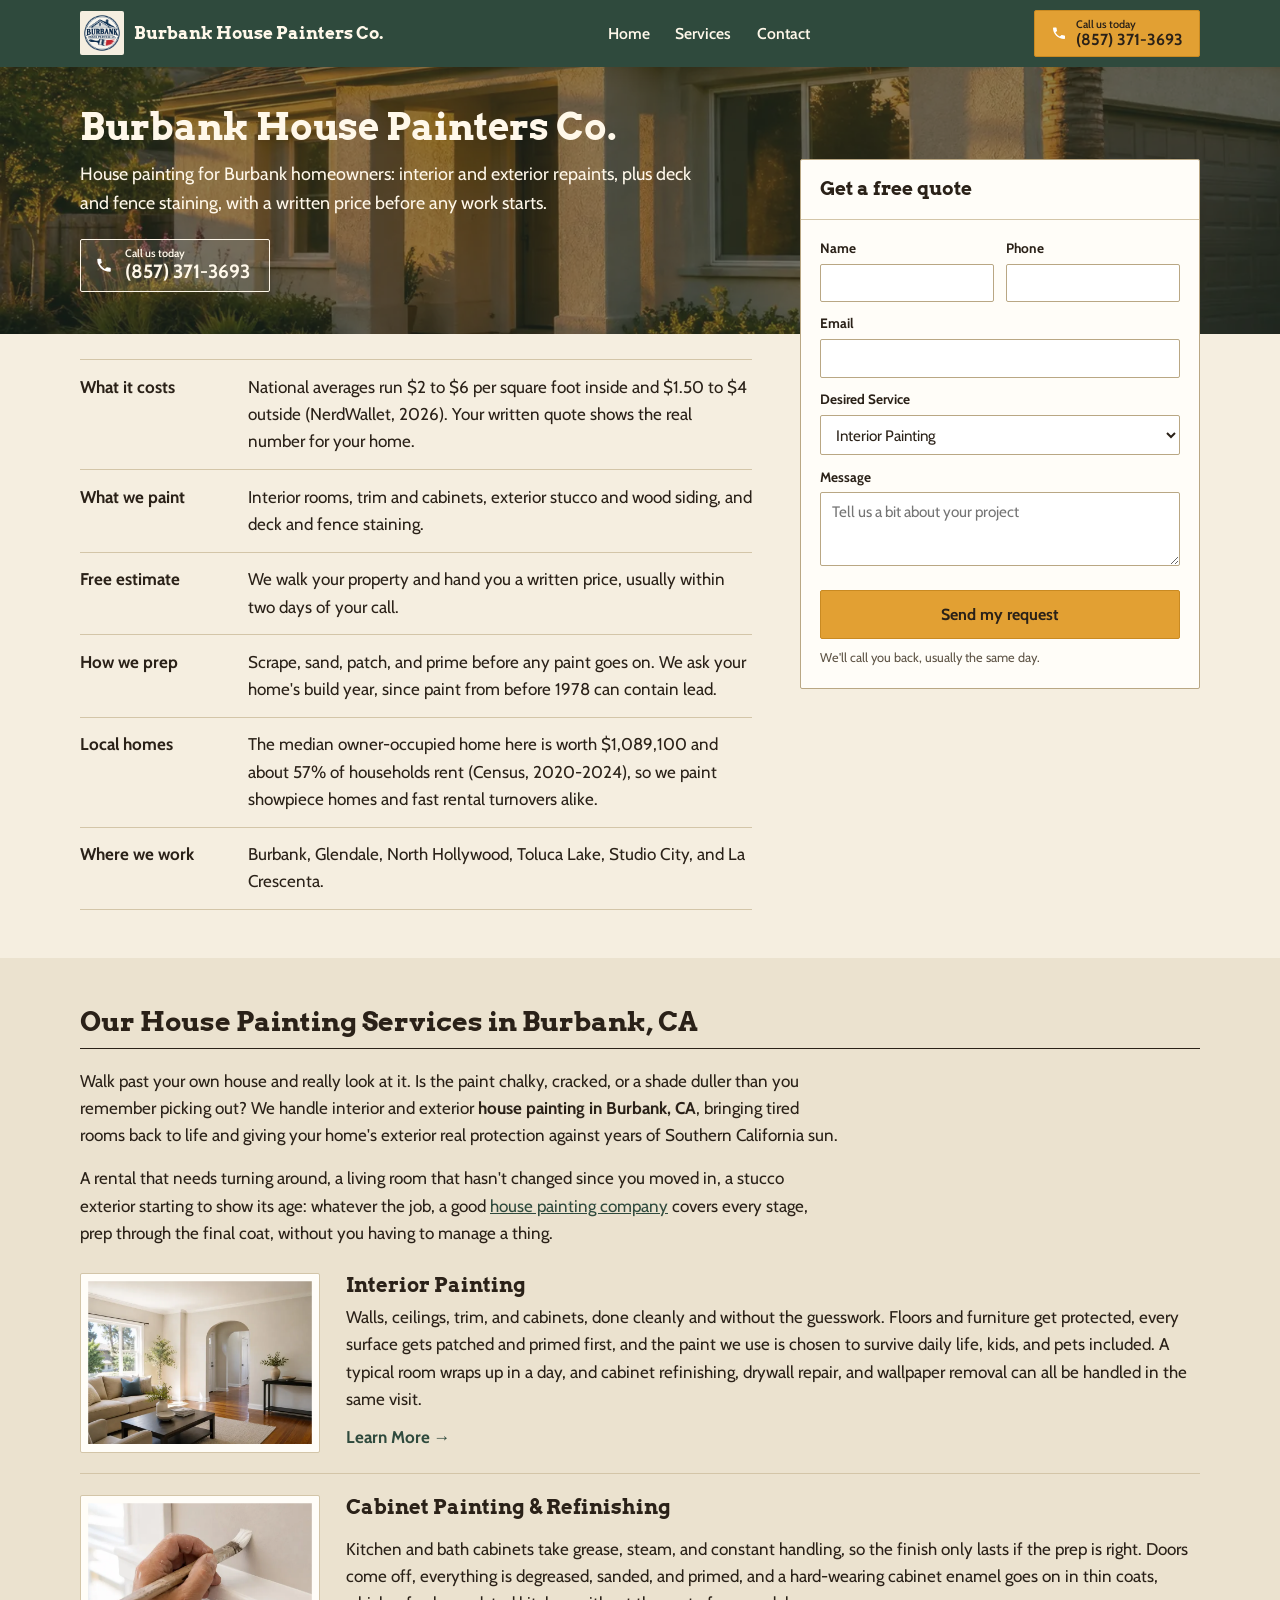
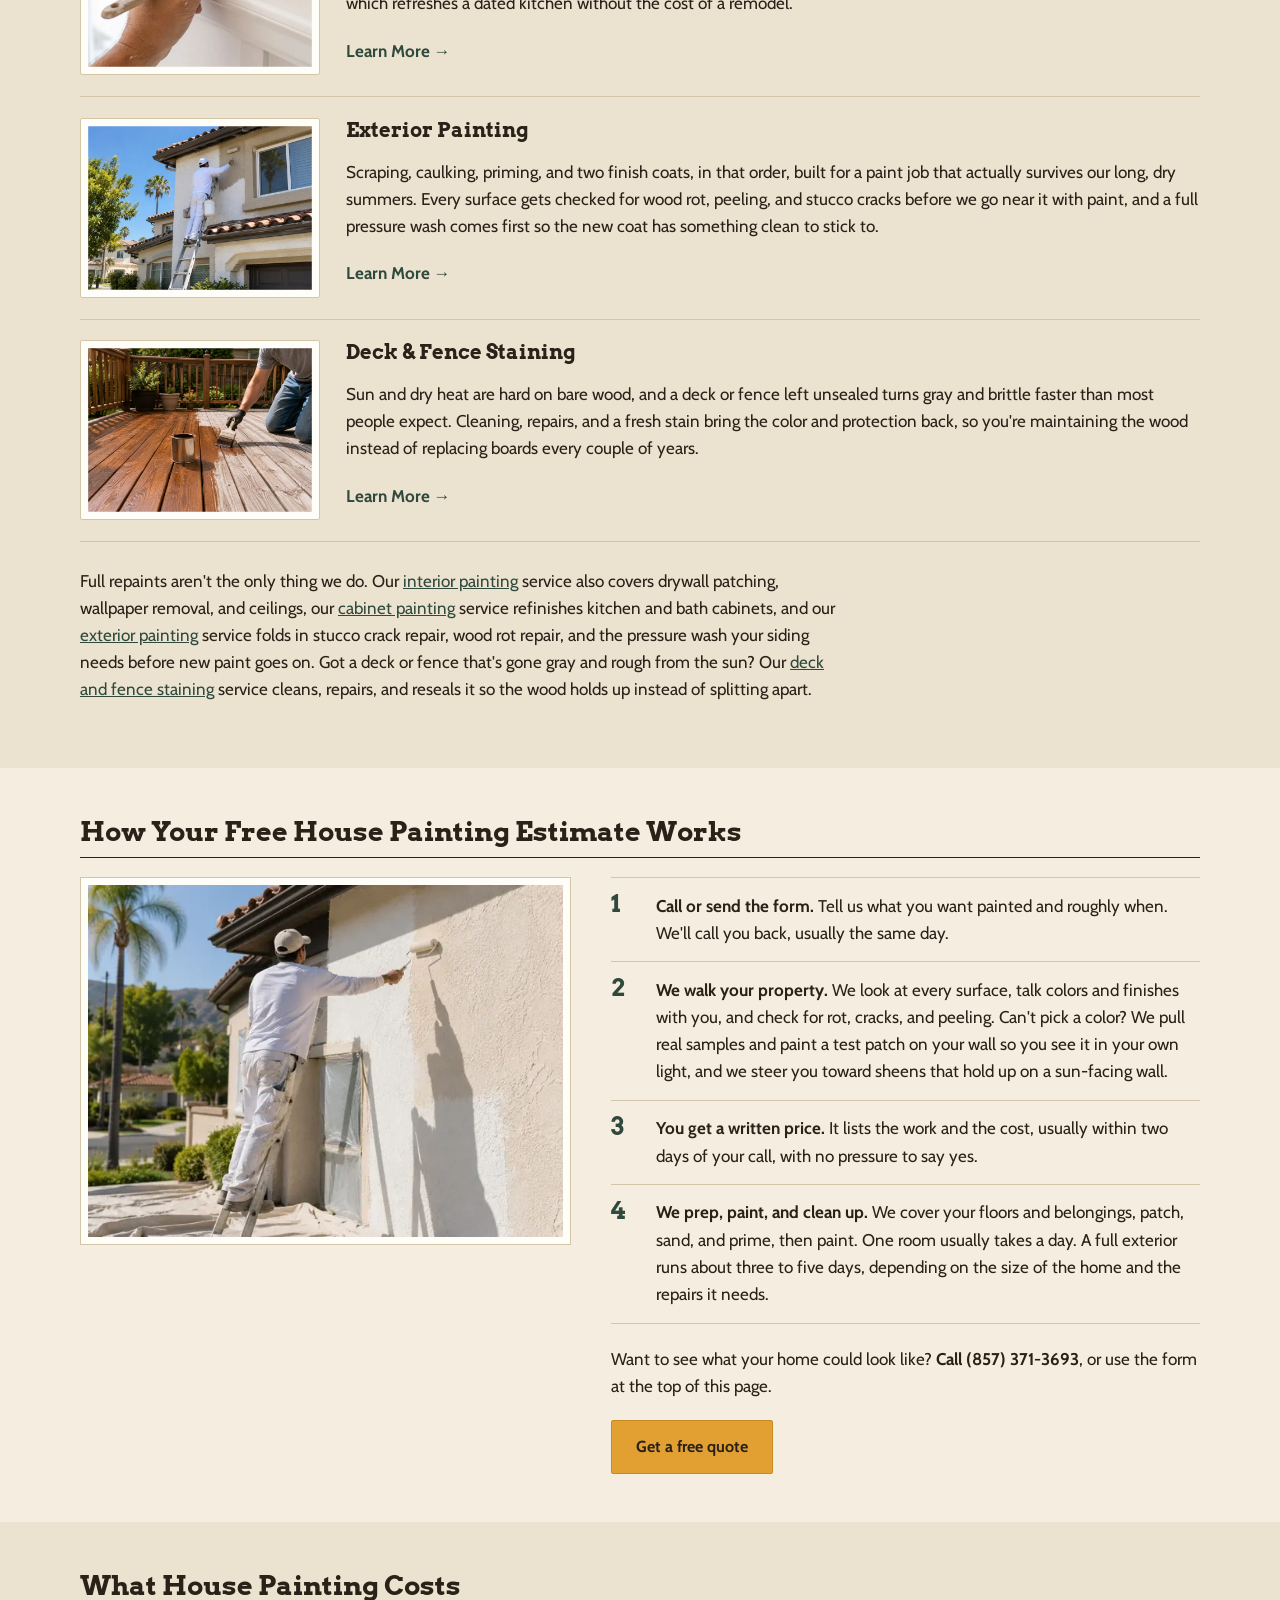
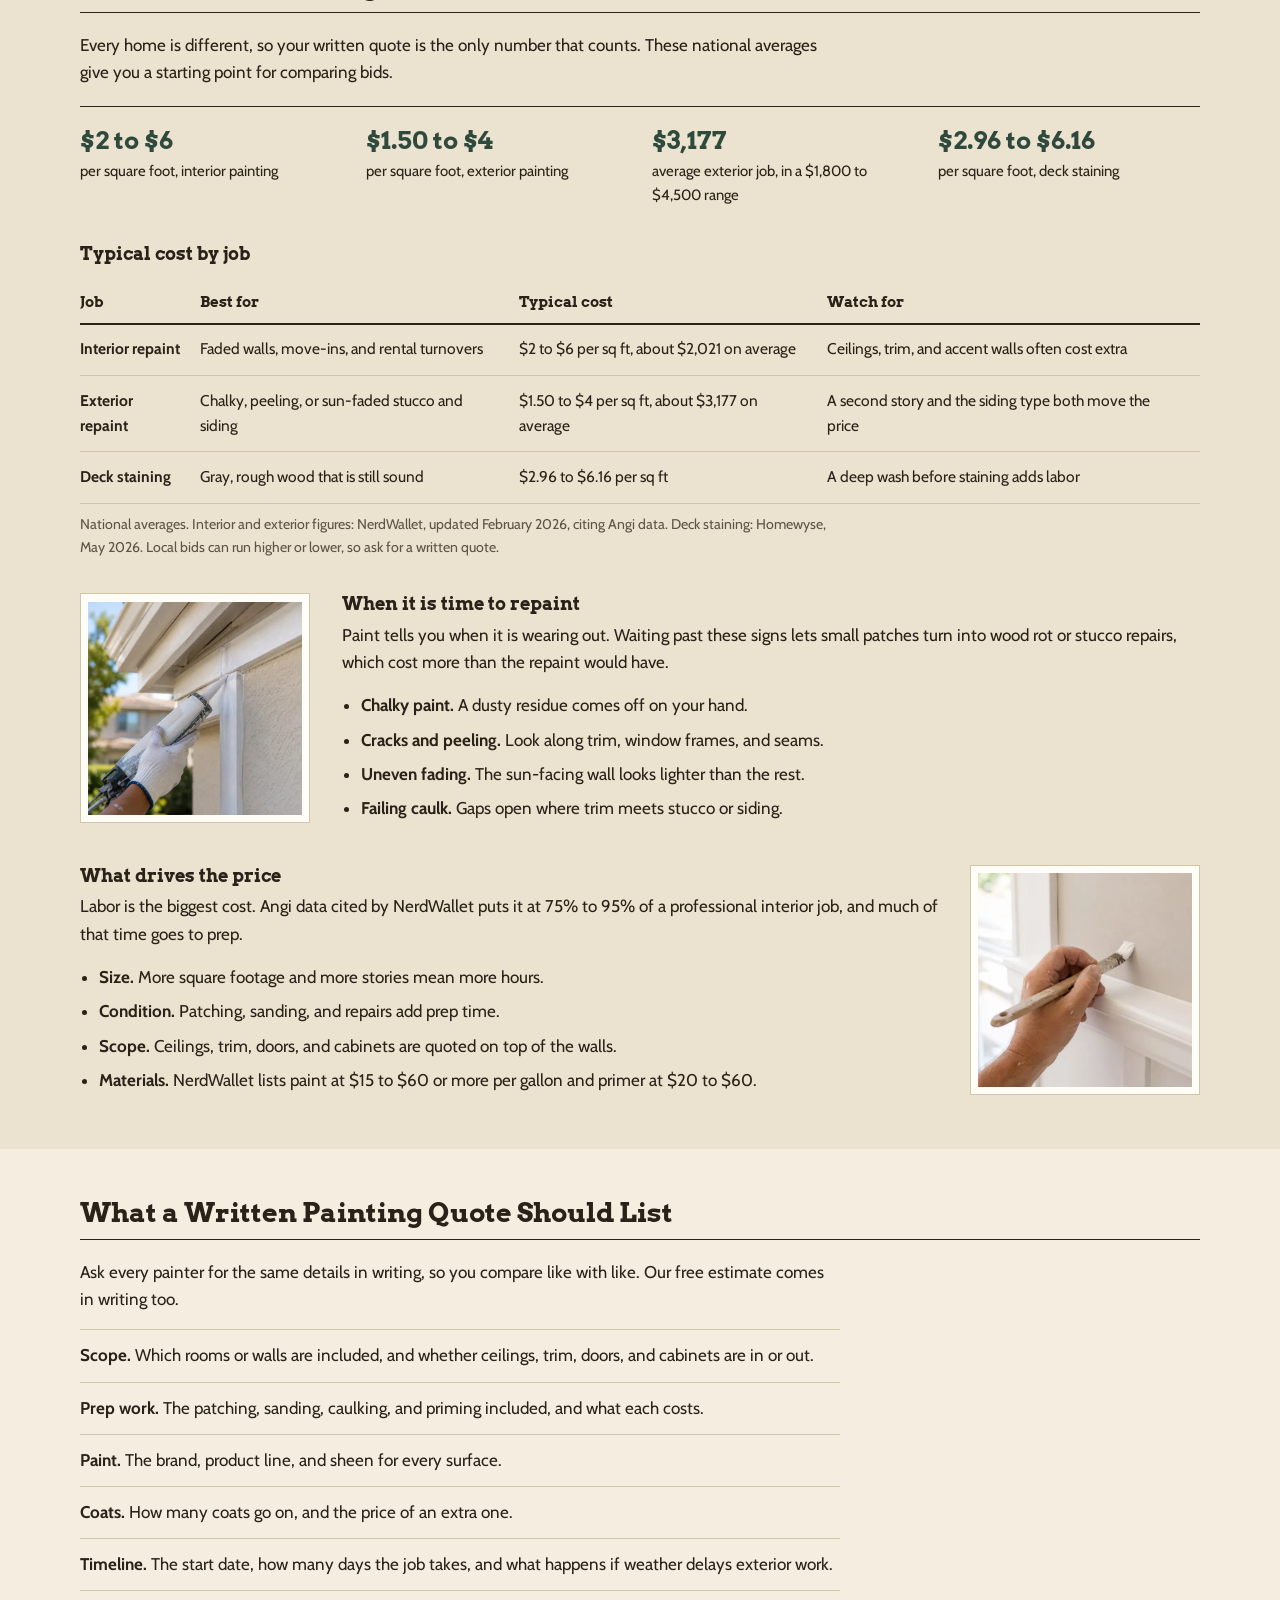
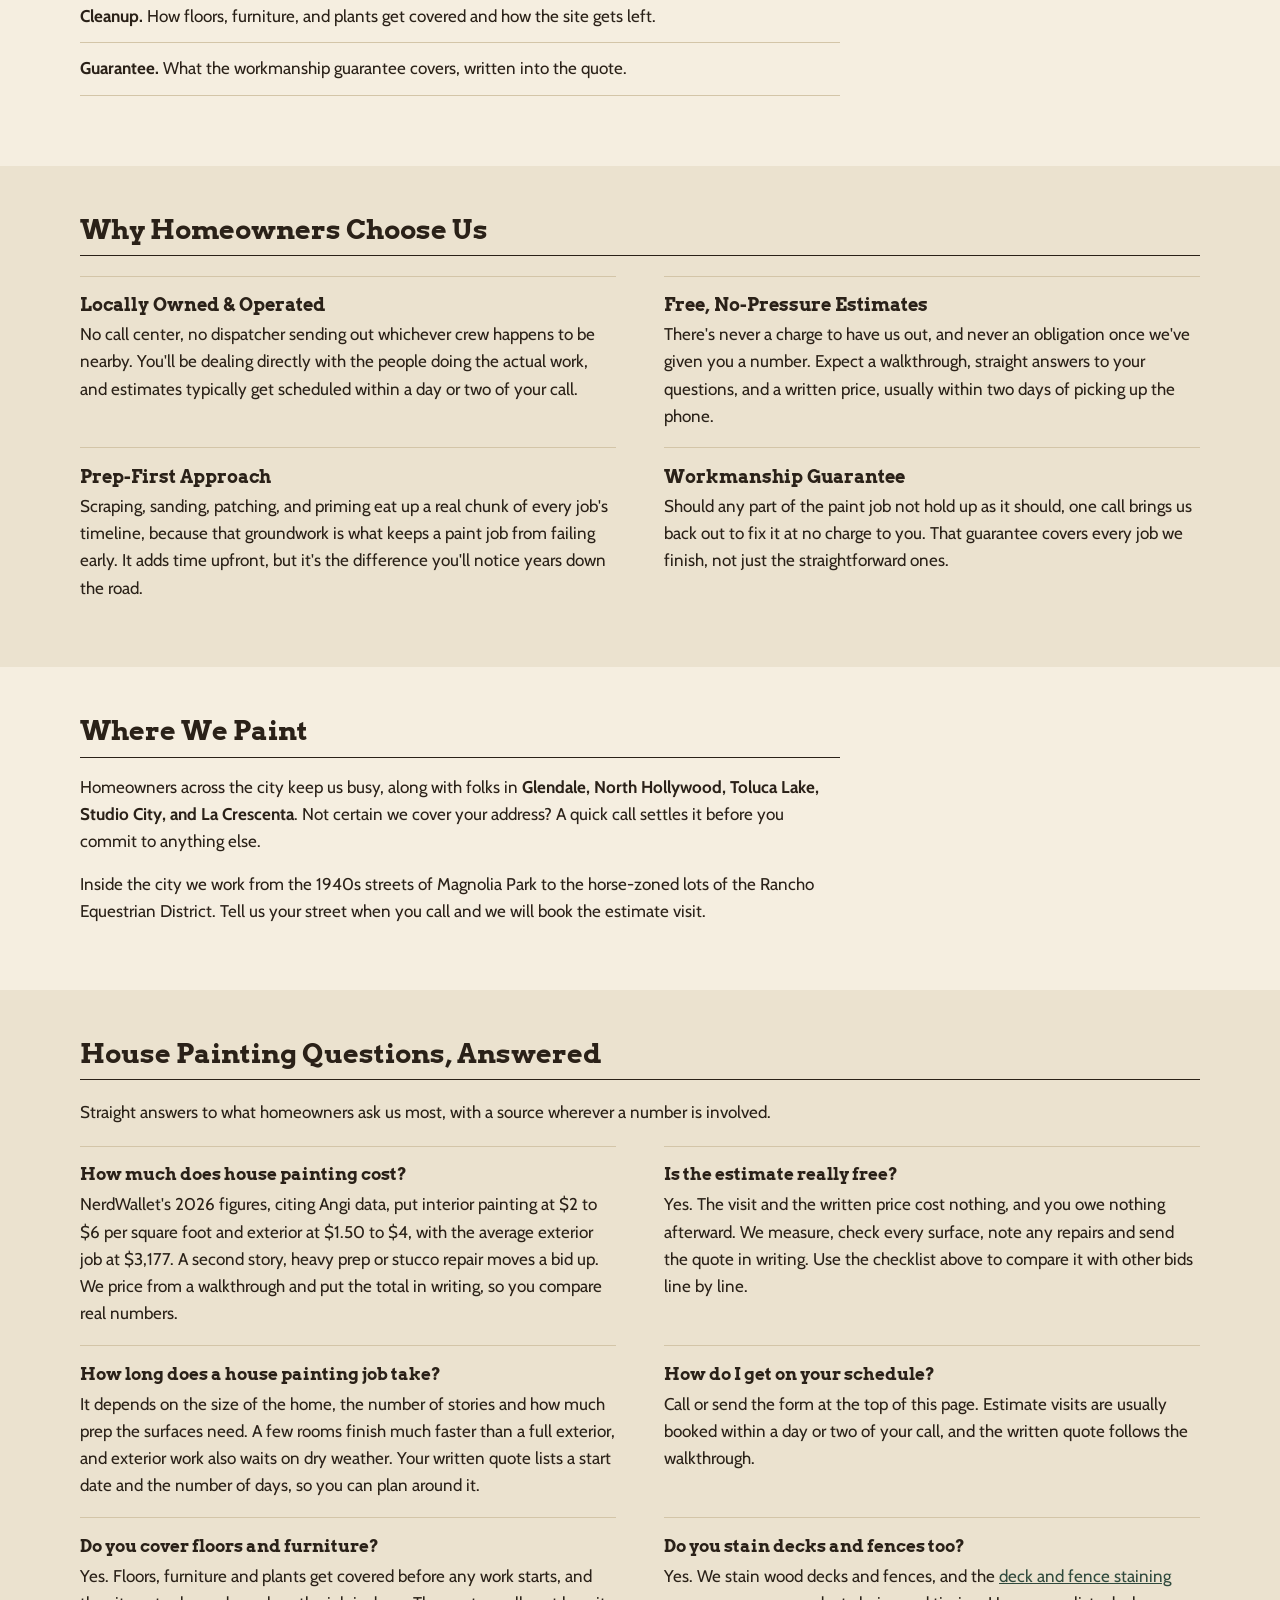
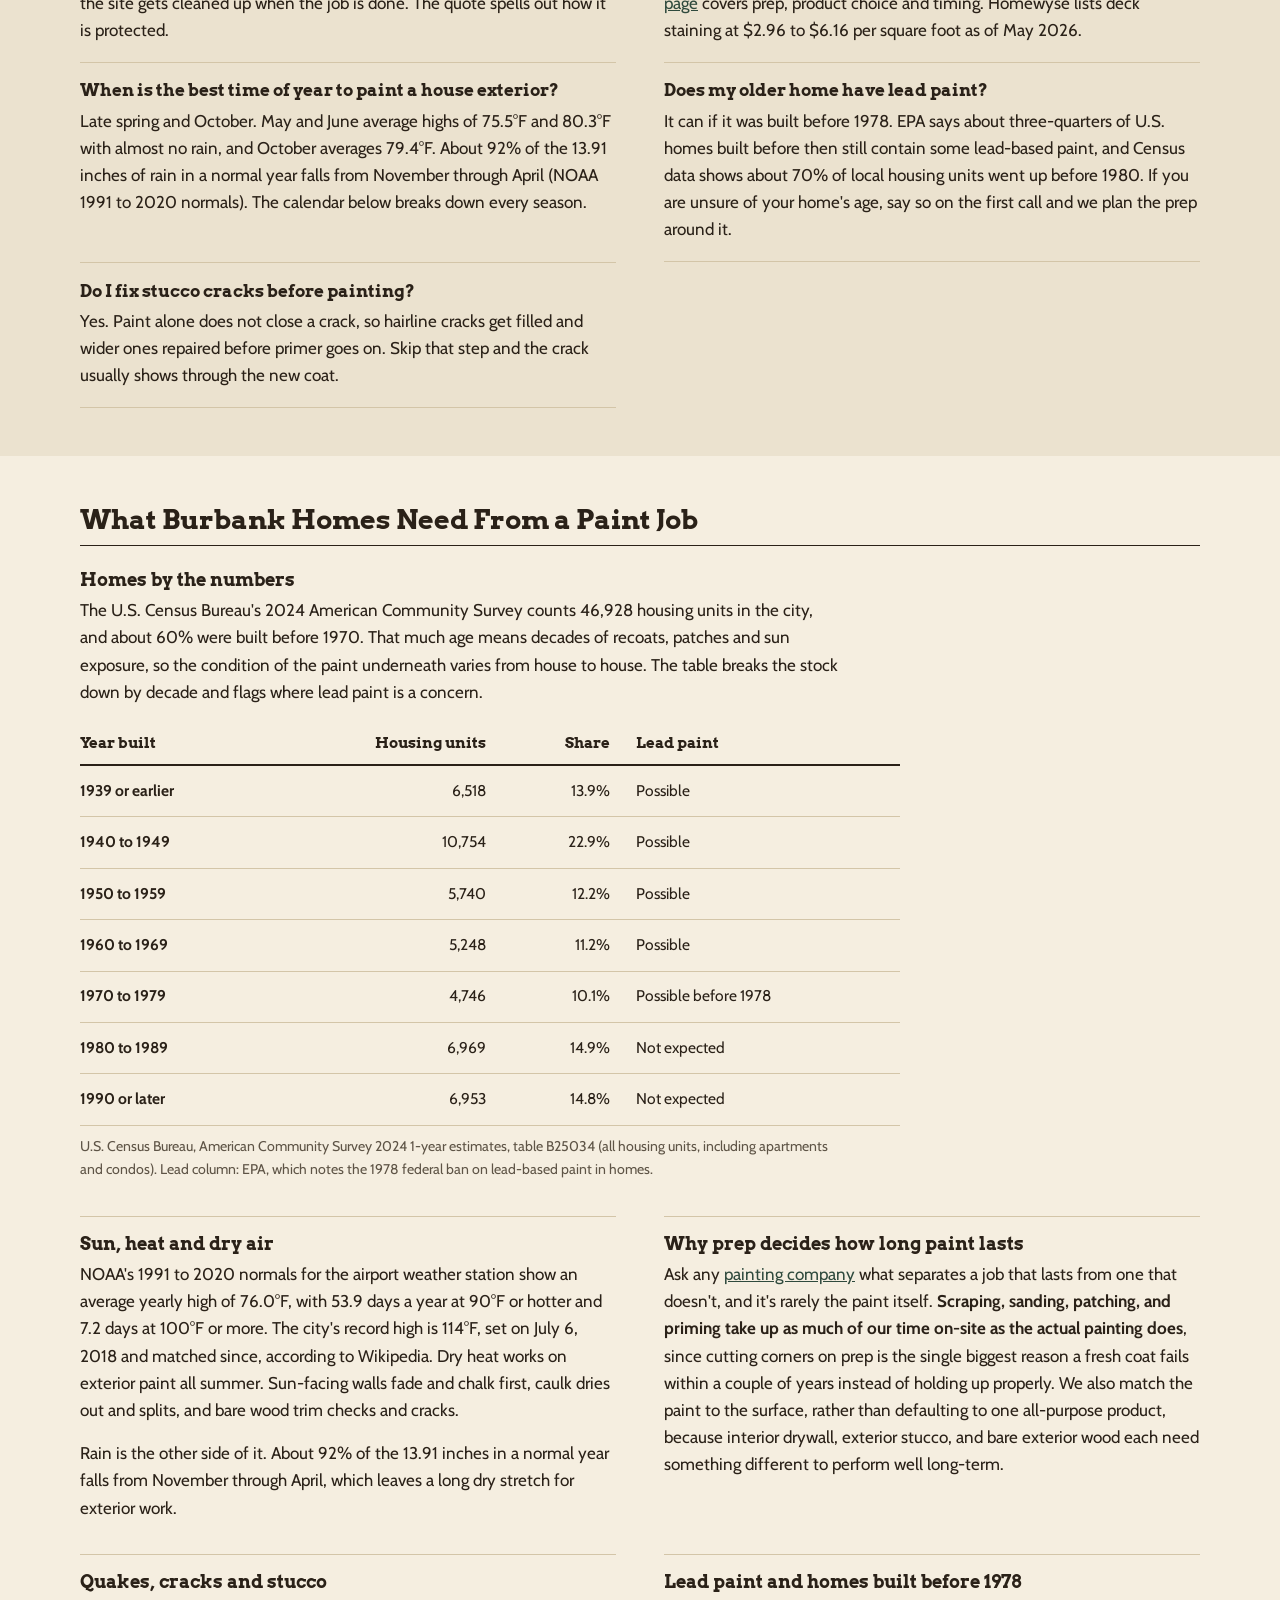
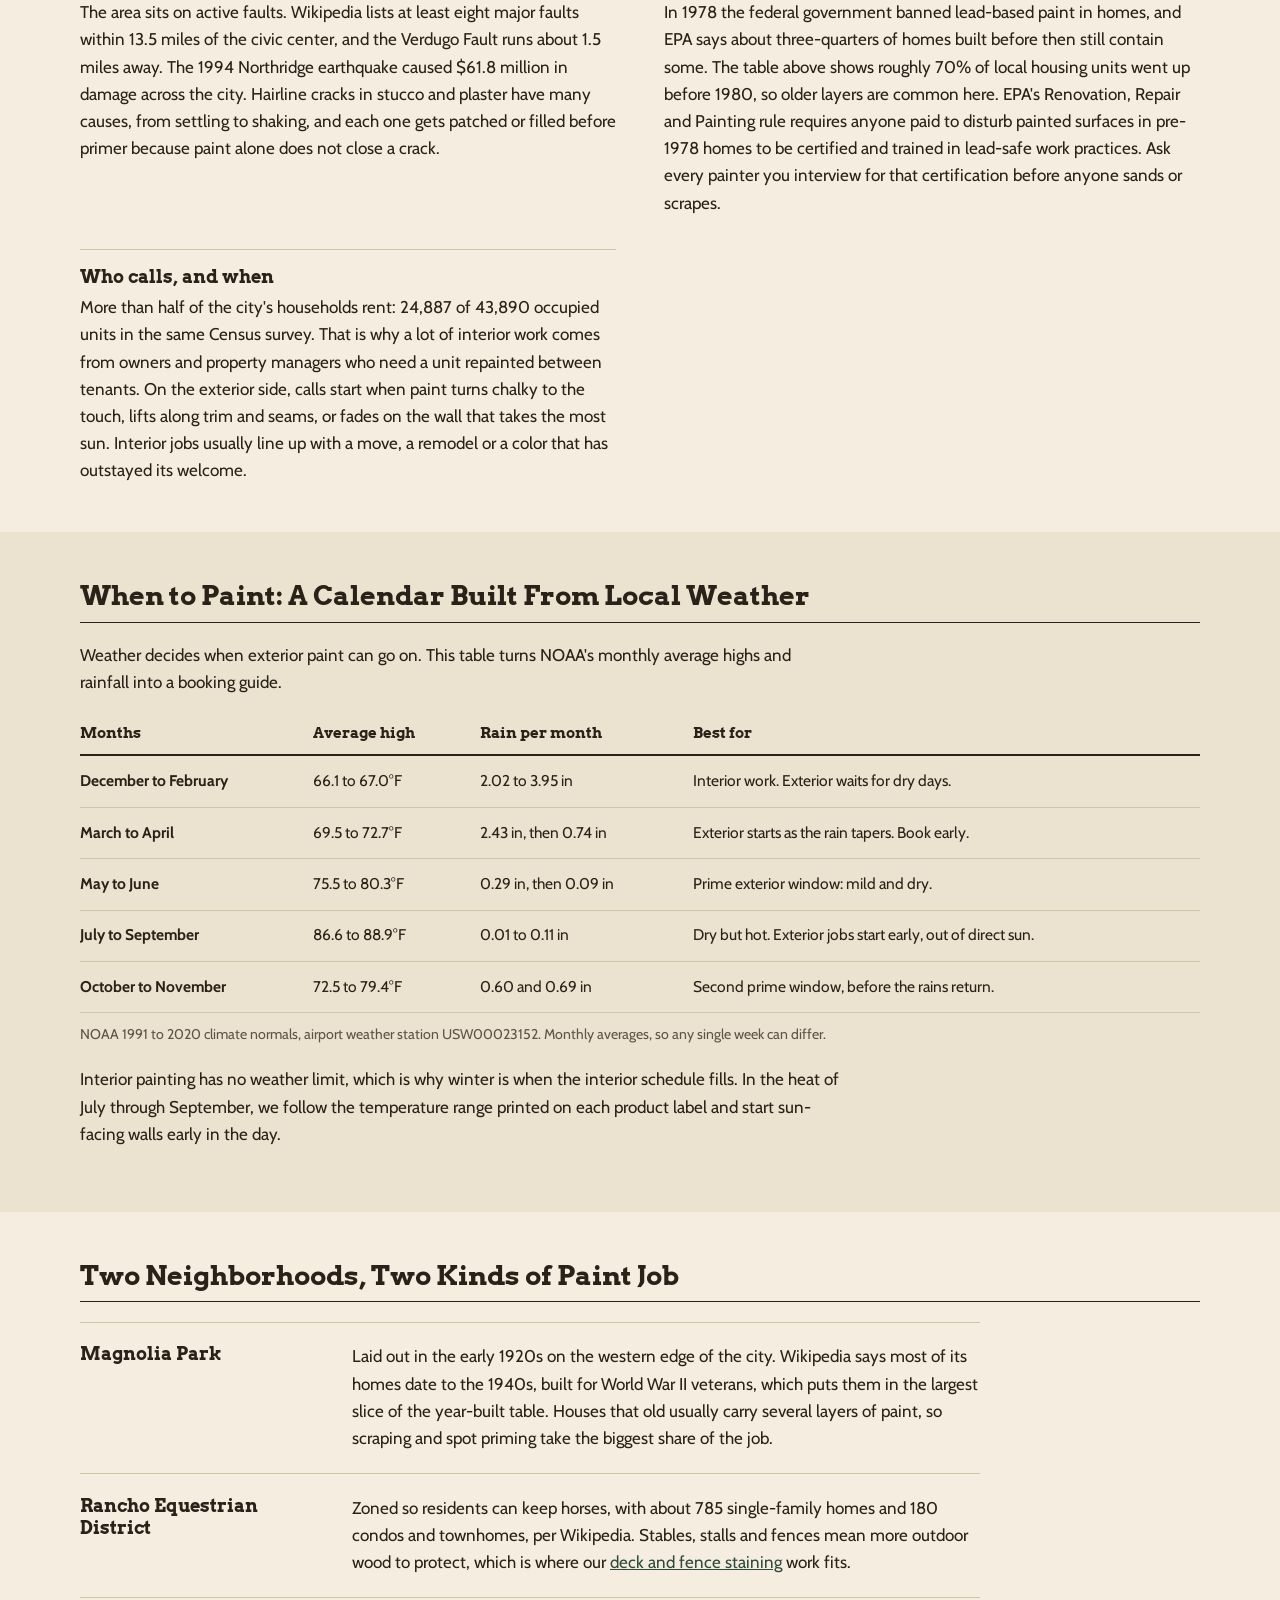
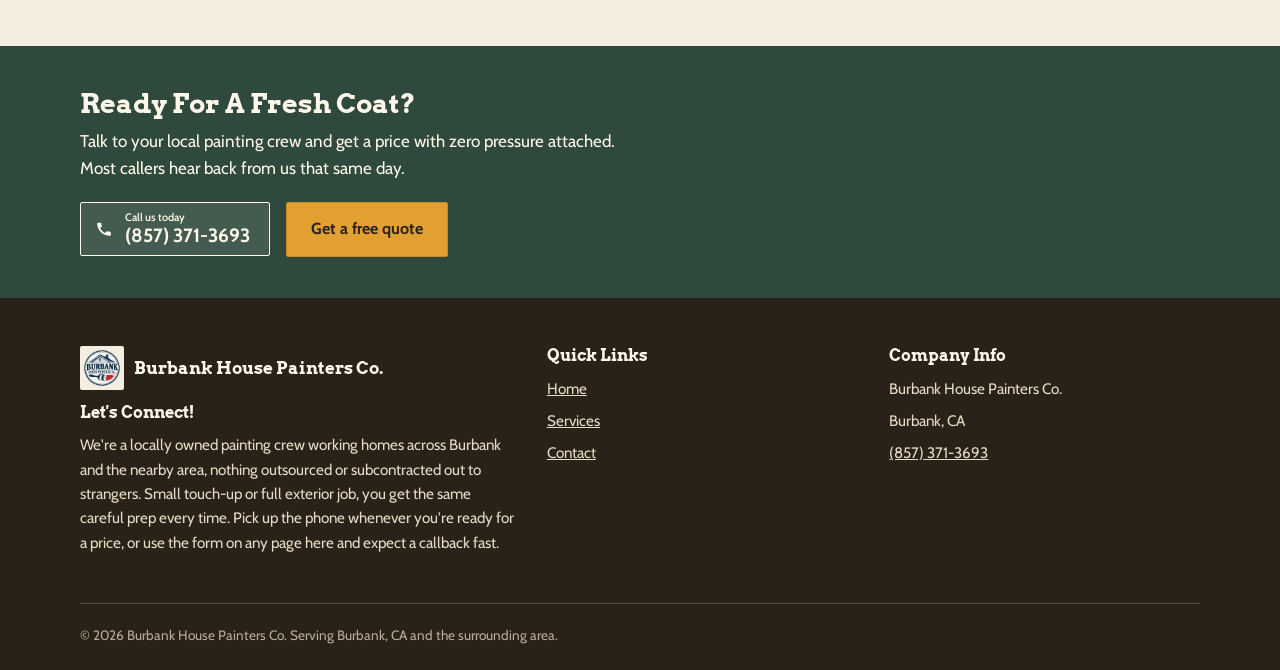
==== commit 2680bf61: "Step 6d: add Cabinet Painting & Refinishing page, homepage card, form option, sitemap Co-Authored-By" ====
--- a/index.html
+++ b/index.html
@@ -3,19 +3,19 @@
 <head>
 <meta charset="UTF-8">
 <meta name="viewport" content="width=device-width, initial-scale=1.0">
-<title>House Painting Burbank CA | Burbank House Painters Co.</title>
-<meta name="description" content="Professional house painting serving Burbank, CA. Interior, exterior, and deck staining. Free estimates, call today for a free quote.">
+<title>House Painting Burbank CA | Painting Company</title>
+<meta name="description" content="House painting in Burbank, CA: interior, exterior, deck and fence staining from a local painting company. Free written estimate. Call (857) 371-3693.">
 <link rel="canonical" href="https://burbankhousepainters.com/">
 
 <meta property="og:type" content="website">
 <meta property="og:site_name" content="Burbank House Painters Co.">
-<meta property="og:title" content="House Painting Burbank CA | Burbank House Painters Co.">
-<meta property="og:description" content="Professional house painting serving Burbank, CA. Interior, exterior, and deck staining. Free estimates, call today for a free quote.">
+<meta property="og:title" content="House Painting Burbank CA | Painting Company">
+<meta property="og:description" content="House painting in Burbank, CA: interior, exterior, deck and fence staining from a local painting company. Free written estimate. Call (857) 371-3693.">
 <meta property="og:url" content="https://burbankhousepainters.com/">
 <meta property="og:image" content="https://burbankhousepainters.com/images/house-painters-burbank-ca-og.jpg">
 <meta name="twitter:card" content="summary_large_image">
-<meta name="twitter:title" content="House Painting Burbank CA | Burbank House Painters Co.">
-<meta name="twitter:description" content="Professional house painting serving Burbank, CA. Interior, exterior, and deck staining. Free estimates, call today for a free quote.">
+<meta name="twitter:title" content="House Painting Burbank CA | Painting Company">
+<meta name="twitter:description" content="House painting in Burbank, CA: interior, exterior, deck and fence staining from a local painting company. Free written estimate. Call (857) 371-3693.">
 <meta name="twitter:image" content="https://burbankhousepainters.com/images/house-painters-burbank-ca-og.jpg">
 
 <link rel="icon" type="image/svg+xml" href="favicon.svg">
@@ -131,6 +131,7 @@
               <label for="service">Desired Service</label>
               <select id="service" name="service">
                 <option value="Interior Painting">Interior Painting</option>
+                <option value="Cabinet Painting & Refinishing">Cabinet Painting & Refinishing</option>
                 <option value="Exterior Painting">Exterior Painting</option>
                 <option value="Deck & Fence Staining">Deck & Fence Staining</option>
                 <option value="Not Sure">Not Sure Yet</option>
@@ -169,6 +170,13 @@
           <span class="card-cta">Learn More <span aria-hidden="true">&rarr;</span></span>
         </a>
 
+        <a class="service-card" href="services/cabinet-painting.html">
+          <img class="thumb inline-photo" src="images/cabinet-painting-burbank-ca-thumbnail.webp" width="800" height="600" loading="lazy" alt="Painter brushing a fine finish, cabinet painting in Burbank CA">
+          <h3>Cabinet Painting & Refinishing</h3>
+          <p>Kitchen and bath cabinets take grease, steam, and constant handling, so the finish only lasts if the prep is right. Doors come off, everything is degreased, sanded, and primed, and a hard-wearing cabinet enamel goes on in thin coats, which refreshes a dated kitchen without the cost of a remodel.</p>
+          <span class="card-cta">Learn More <span aria-hidden="true">&rarr;</span></span>
+        </a>
+
         <a class="service-card" href="services/exterior-painting.html">
           <img class="thumb inline-photo" src="images/exterior-painting-burbank-ca-thumbnail.webp" width="800" height="600" loading="lazy" alt="Stucco home mid exterior painting in Burbank CA">
           <h3>Exterior Painting</h3>
@@ -185,7 +193,7 @@
 
       </div>
       <div class="services-more">
-        <p>Full repaints aren't the only thing we do. Our <a href="services/interior-painting.html">interior painting</a> service also covers cabinet refinishing, drywall patching, and wallpaper removal, and our <a href="services/exterior-painting.html">exterior painting</a> service folds in stucco crack repair, wood rot repair, and the pressure wash your siding needs before new paint goes on. Got a deck or fence that's gone gray and rough from the sun? Our <a href="services/deck-fence-staining.html">deck and fence staining</a> service cleans, repairs, and reseals it so the wood holds up instead of splitting apart.</p>
+        <p>Full repaints aren't the only thing we do. Our <a href="services/interior-painting.html">interior painting</a> service also covers drywall patching, wallpaper removal, and ceilings, our <a href="services/cabinet-painting.html">cabinet painting</a> service refinishes kitchen and bath cabinets, and our <a href="services/exterior-painting.html">exterior painting</a> service folds in stucco crack repair, wood rot repair, and the pressure wash your siding needs before new paint goes on. Got a deck or fence that's gone gray and rough from the sun? Our <a href="services/deck-fence-staining.html">deck and fence staining</a> service cleans, repairs, and reseals it so the wood holds up instead of splitting apart.</p>
       </div>
     </div>
   </section>
--- a/css/style.css
+++ b/css/style.css
@@ -679,3 +679,32 @@
   .year-table th, .year-table td { padding-right: .6rem; }
   .year-table th.num, .year-table td.num { padding-right: .9rem; }
 }
+
+.source-note + h3 { margin-top: 1.8rem; }
+.repairs-body .note p + p { margin-top: .7rem; }
+
+@media (max-width: 700px) {
+  .finish-table, .repaint-table { min-width: 0; font-size: .92rem; }
+  .finish-table th, .finish-table td, .repaint-table th, .repaint-table td { padding-right: .7rem; }
+  .age-table { min-width: 560px; }
+}
+
+.figure-wide { margin: 1.6rem 0 .4rem; max-width: 800px; }
+.figure-wide .how-photo { width: 100%; height: auto; aspect-ratio: 16 / 9; object-fit: cover; }
+.crack-table, .surface-table { min-width: 640px; }
+@media (max-width: 700px) {
+  .crack-table, .surface-table { min-width: 0; font-size: .9rem; }
+  .crack-table th, .crack-table td, .surface-table th, .surface-table td { padding-right: .7rem; }
+}
+
+.stat-row-3 { grid-template-columns: repeat(3, 1fr); }
+.stain-table { min-width: 680px; }
+.wood-table { min-width: 640px; }
+.replace-table { min-width: 640px; }
+@media (max-width: 860px) {
+  .stat-row-3 { grid-template-columns: 1fr 1fr; }
+}
+@media (max-width: 700px) {
+  .stain-table, .wood-table, .replace-table { min-width: 0; font-size: .9rem; }
+  .stain-table th, .stain-table td, .wood-table th, .wood-table td, .replace-table th, .replace-table td { padding-right: .7rem; }
+}
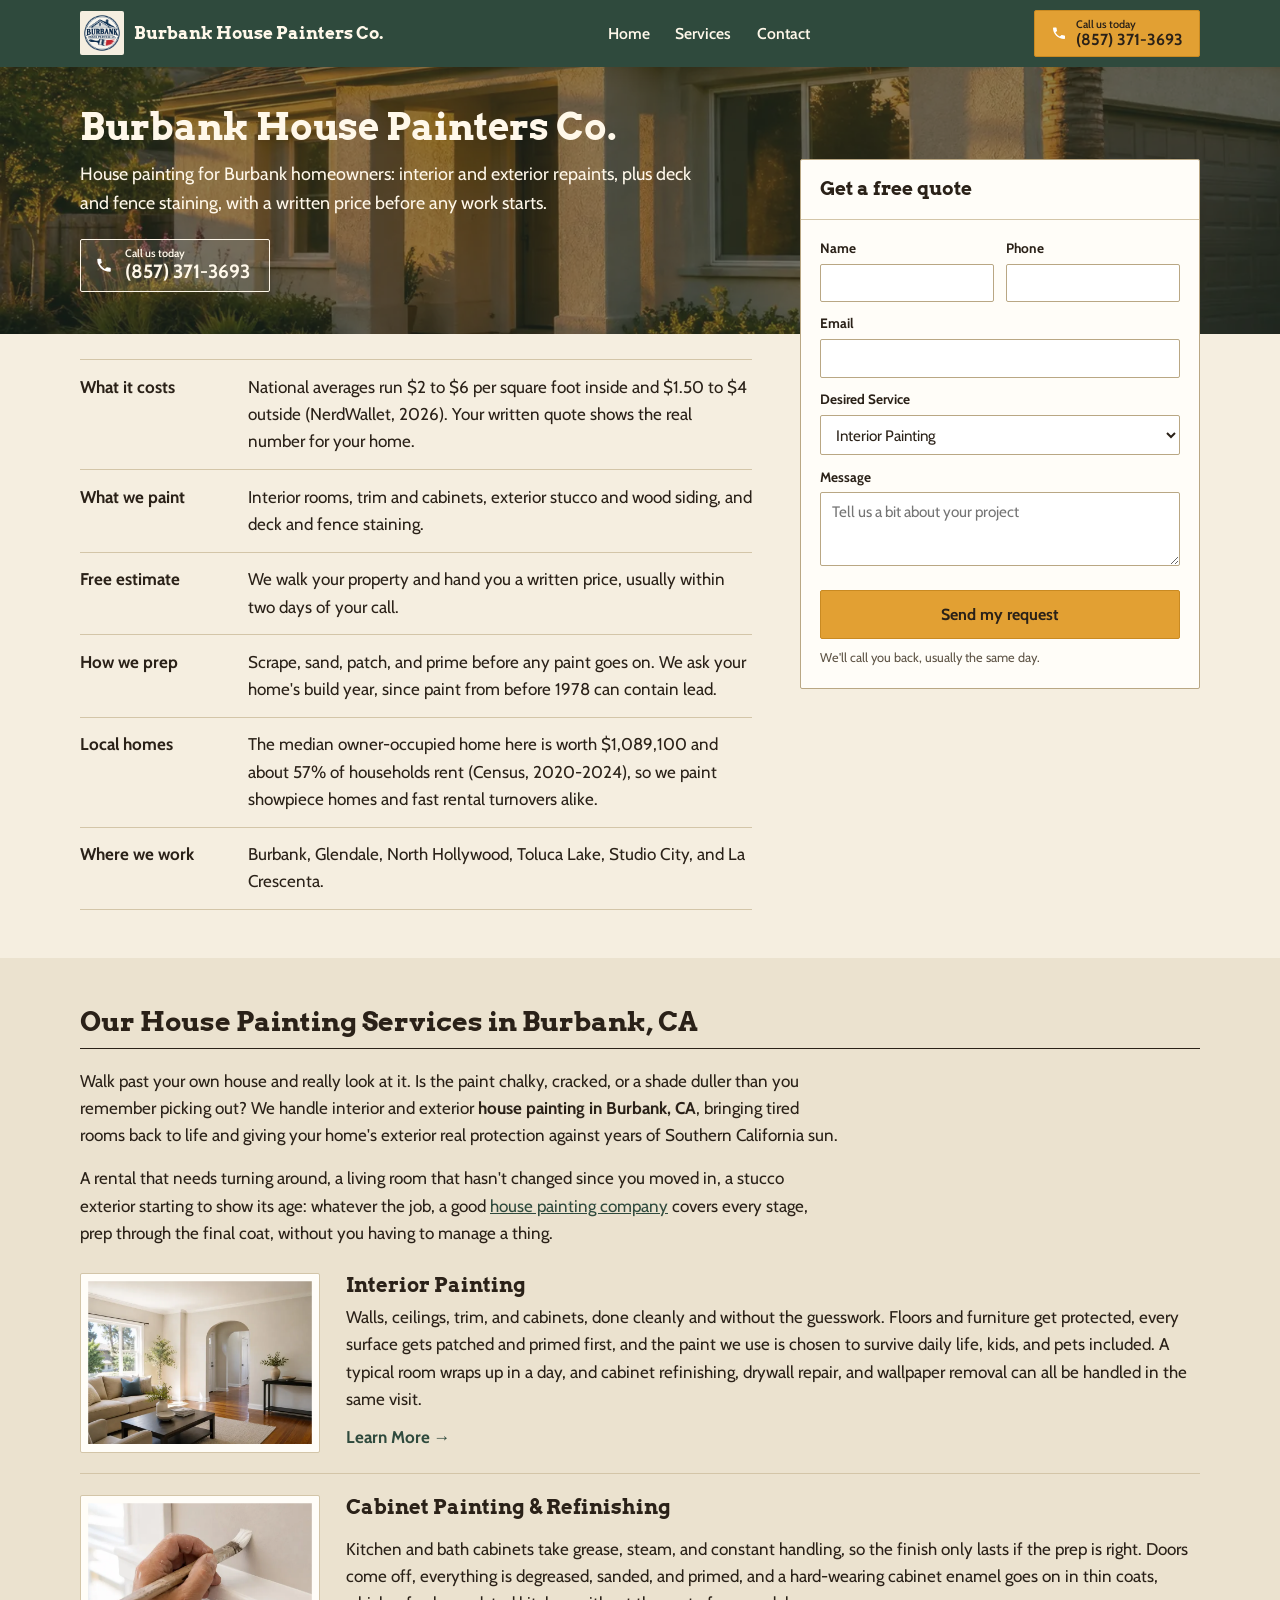
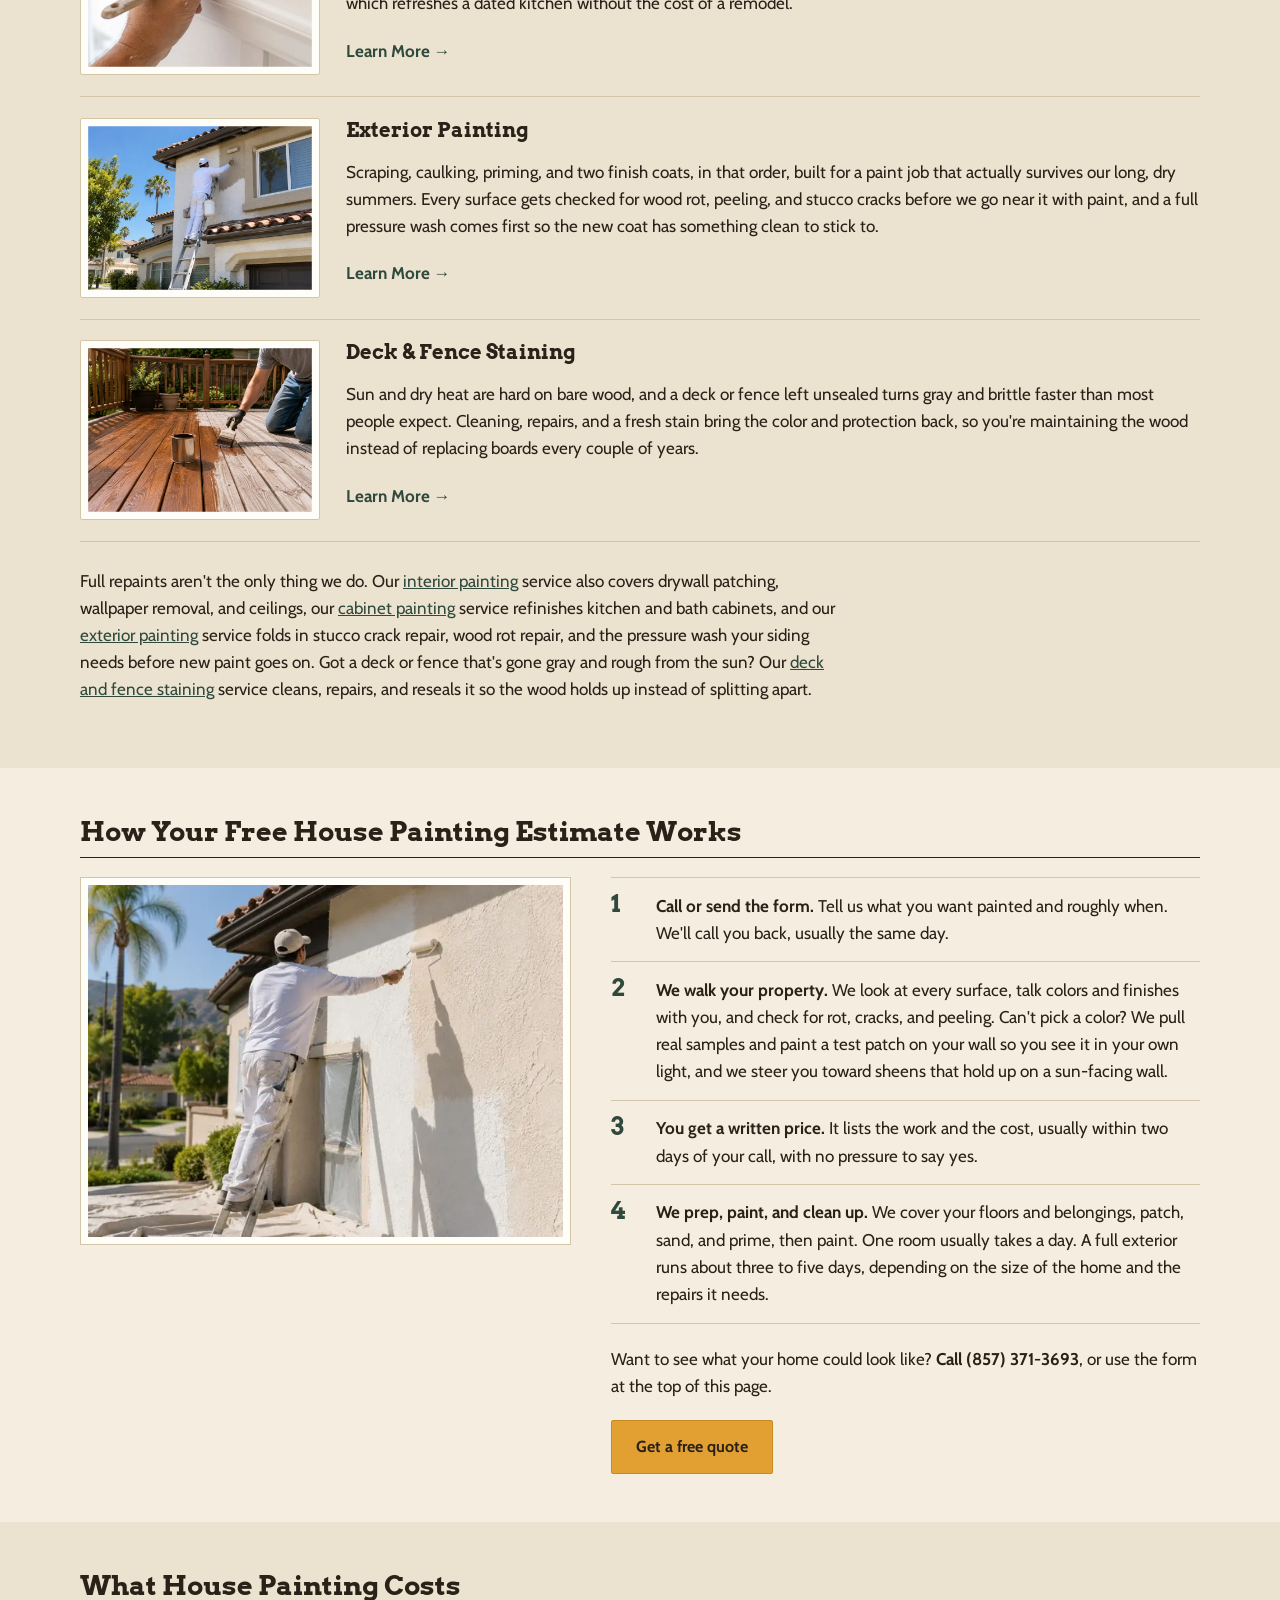
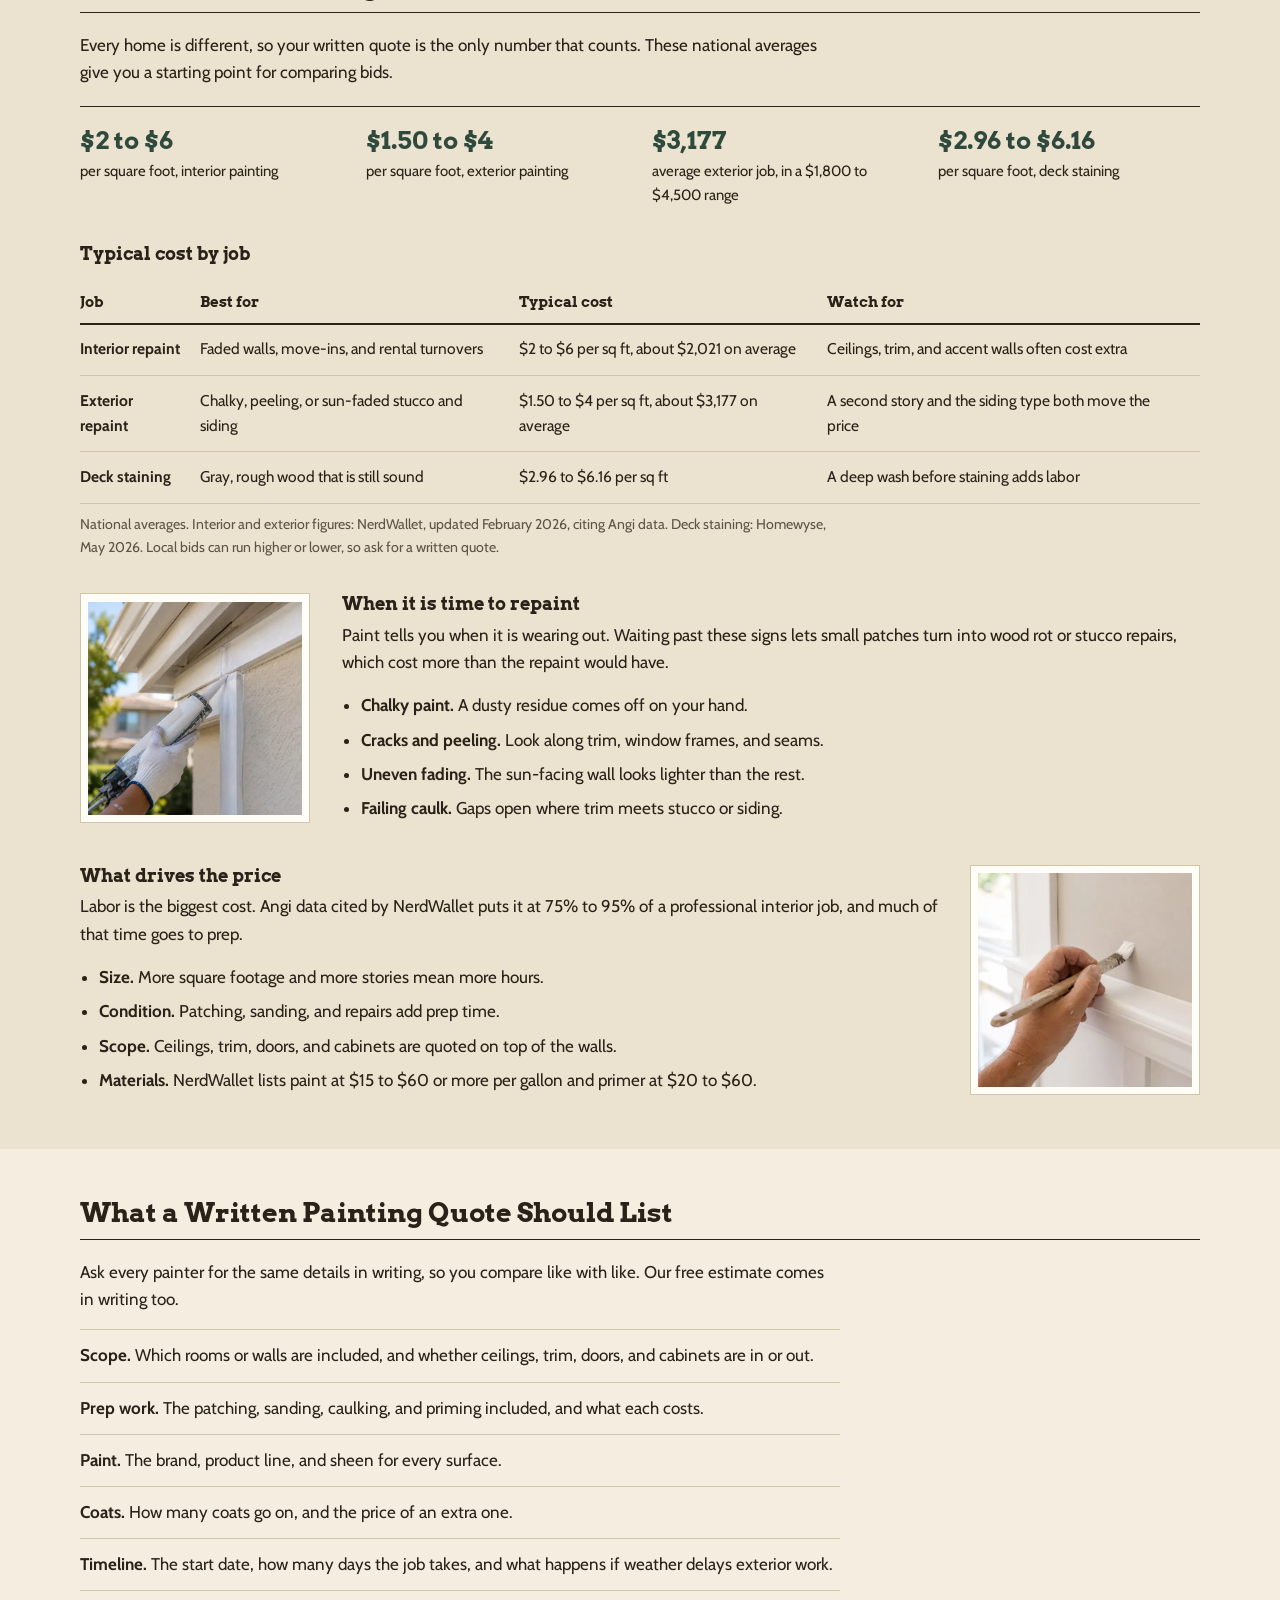
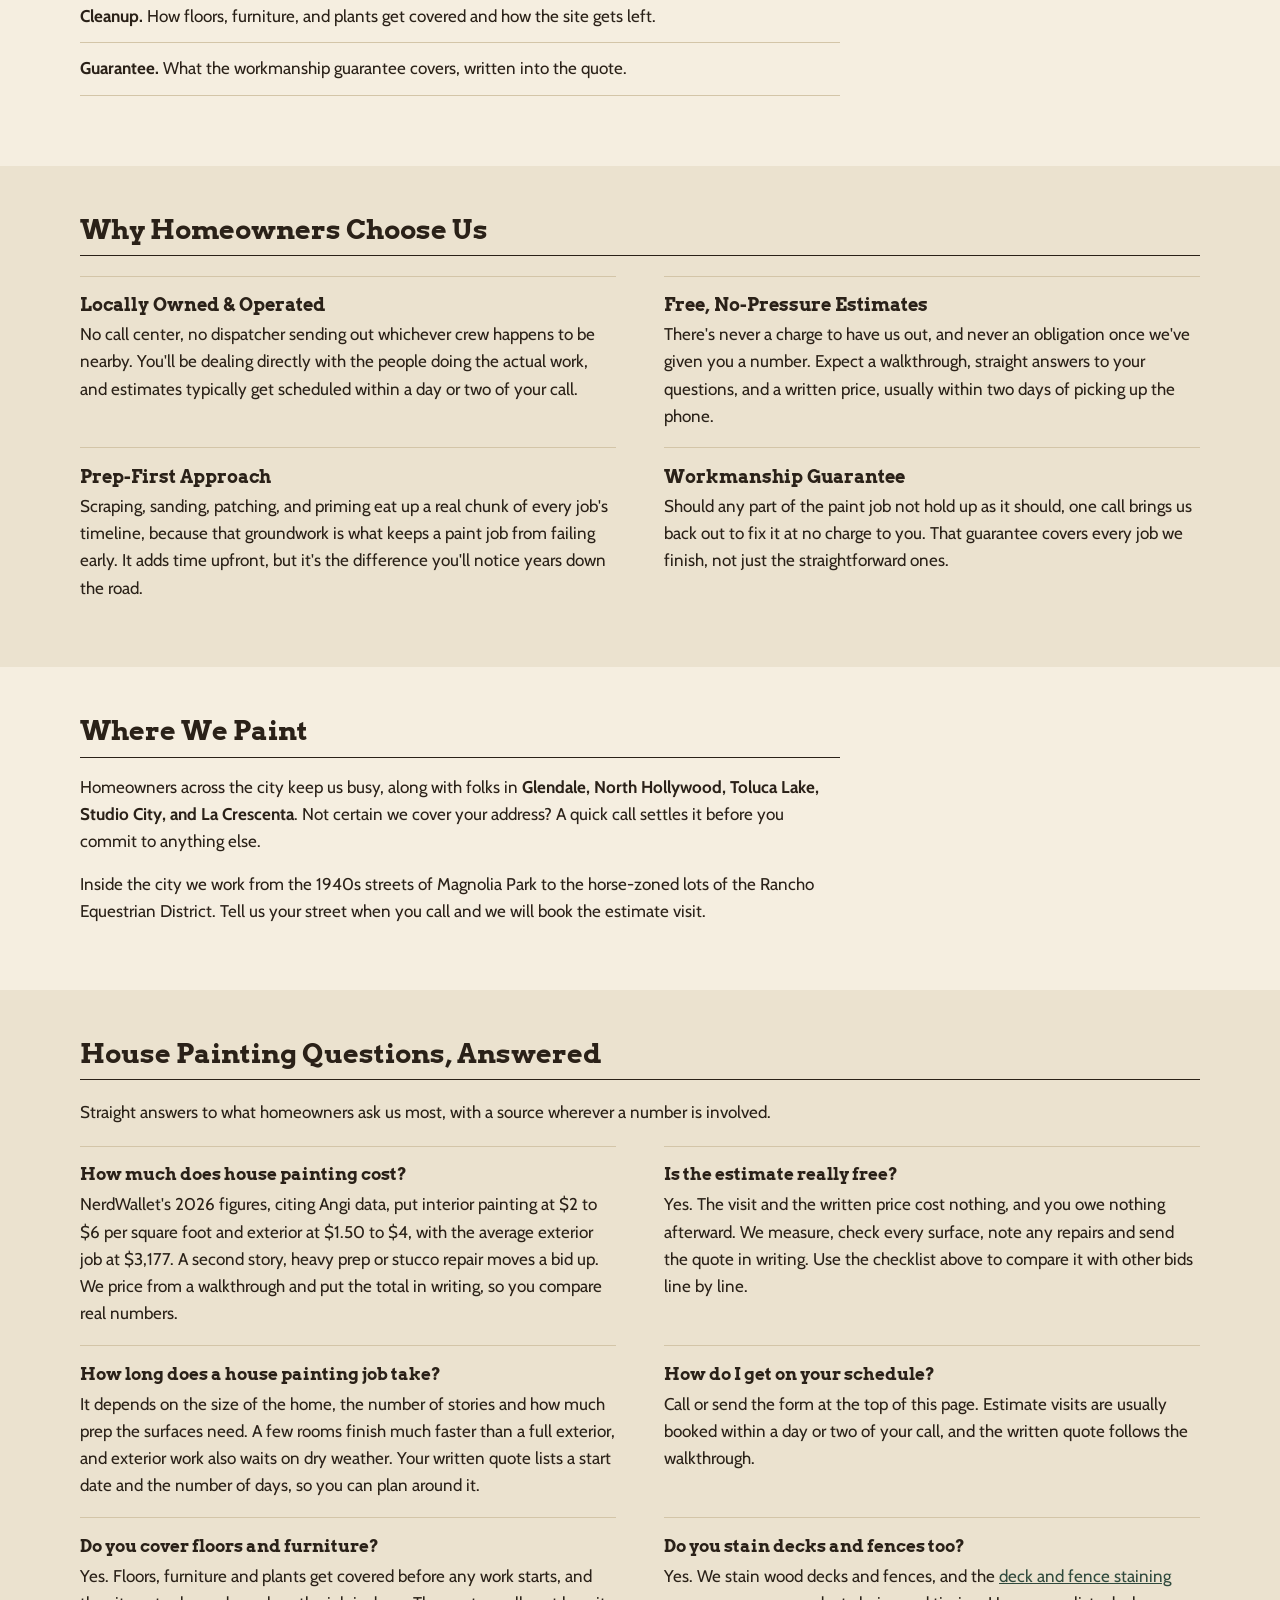
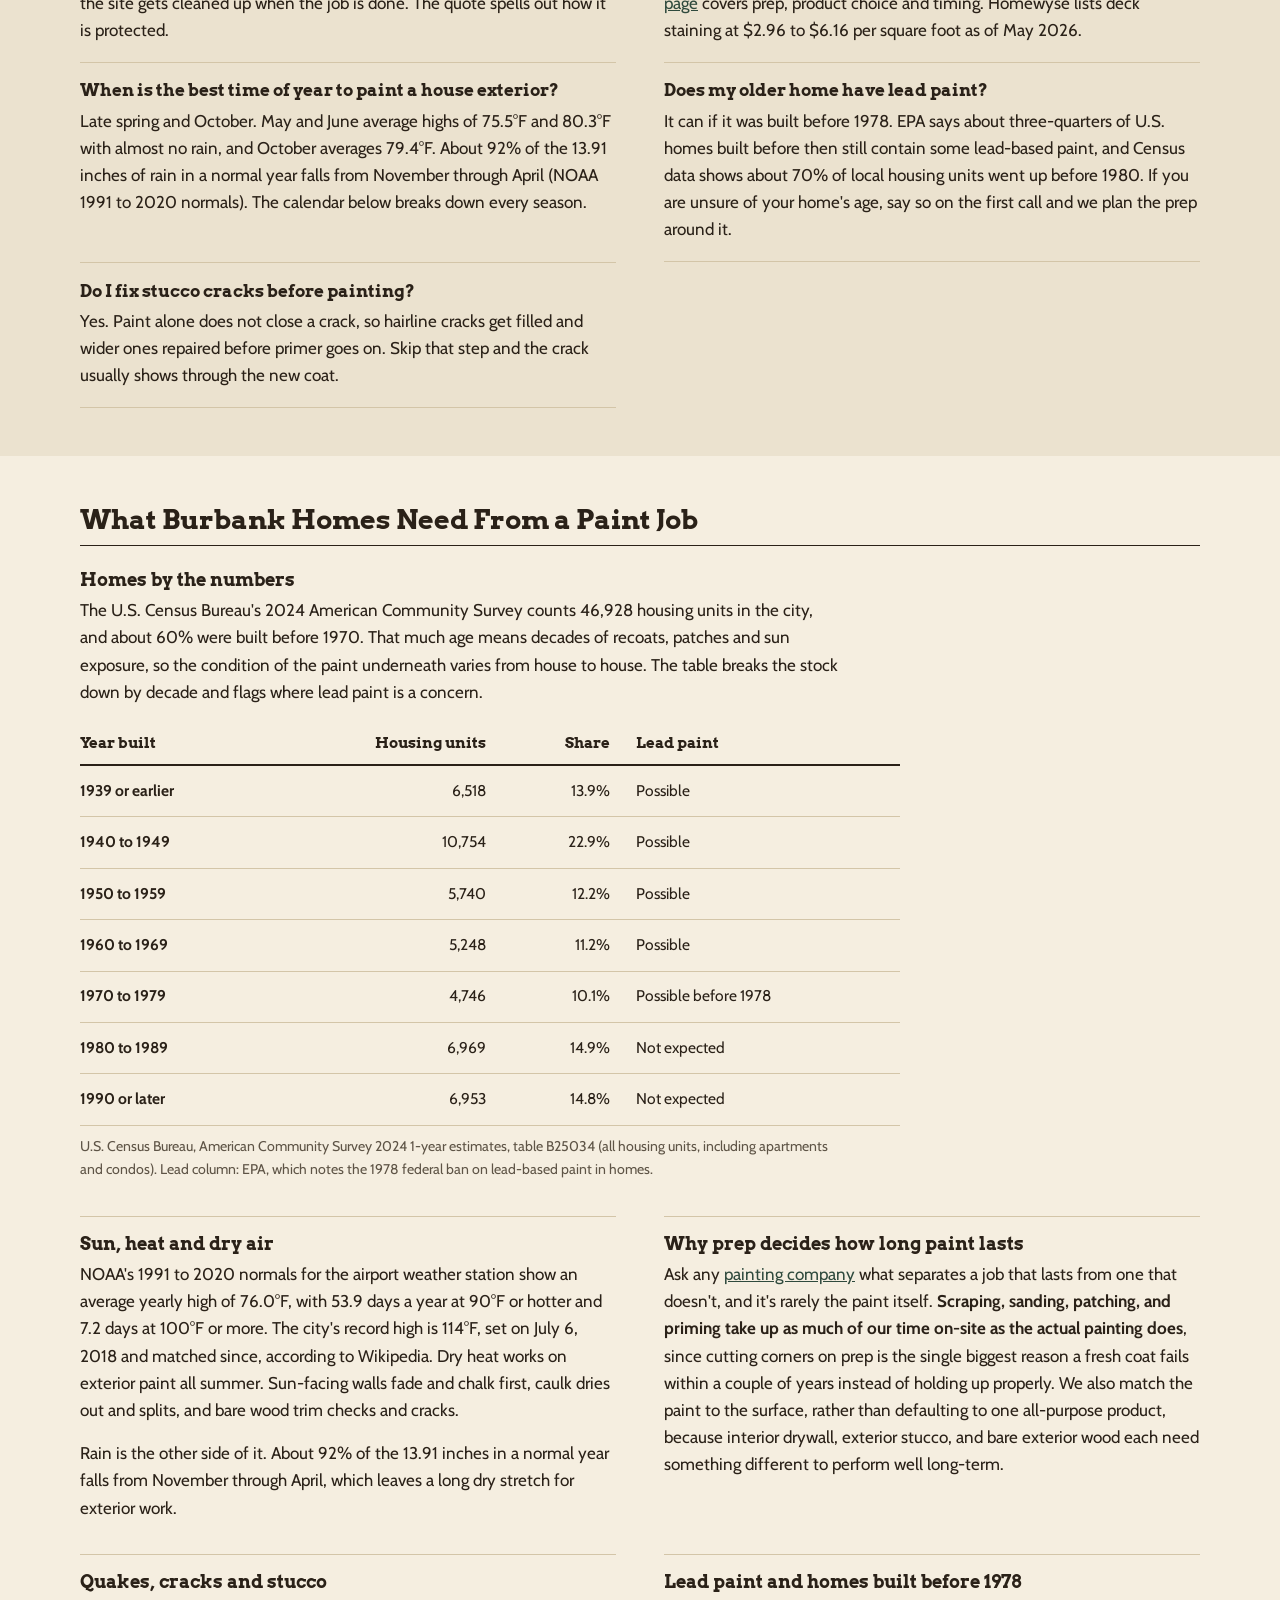
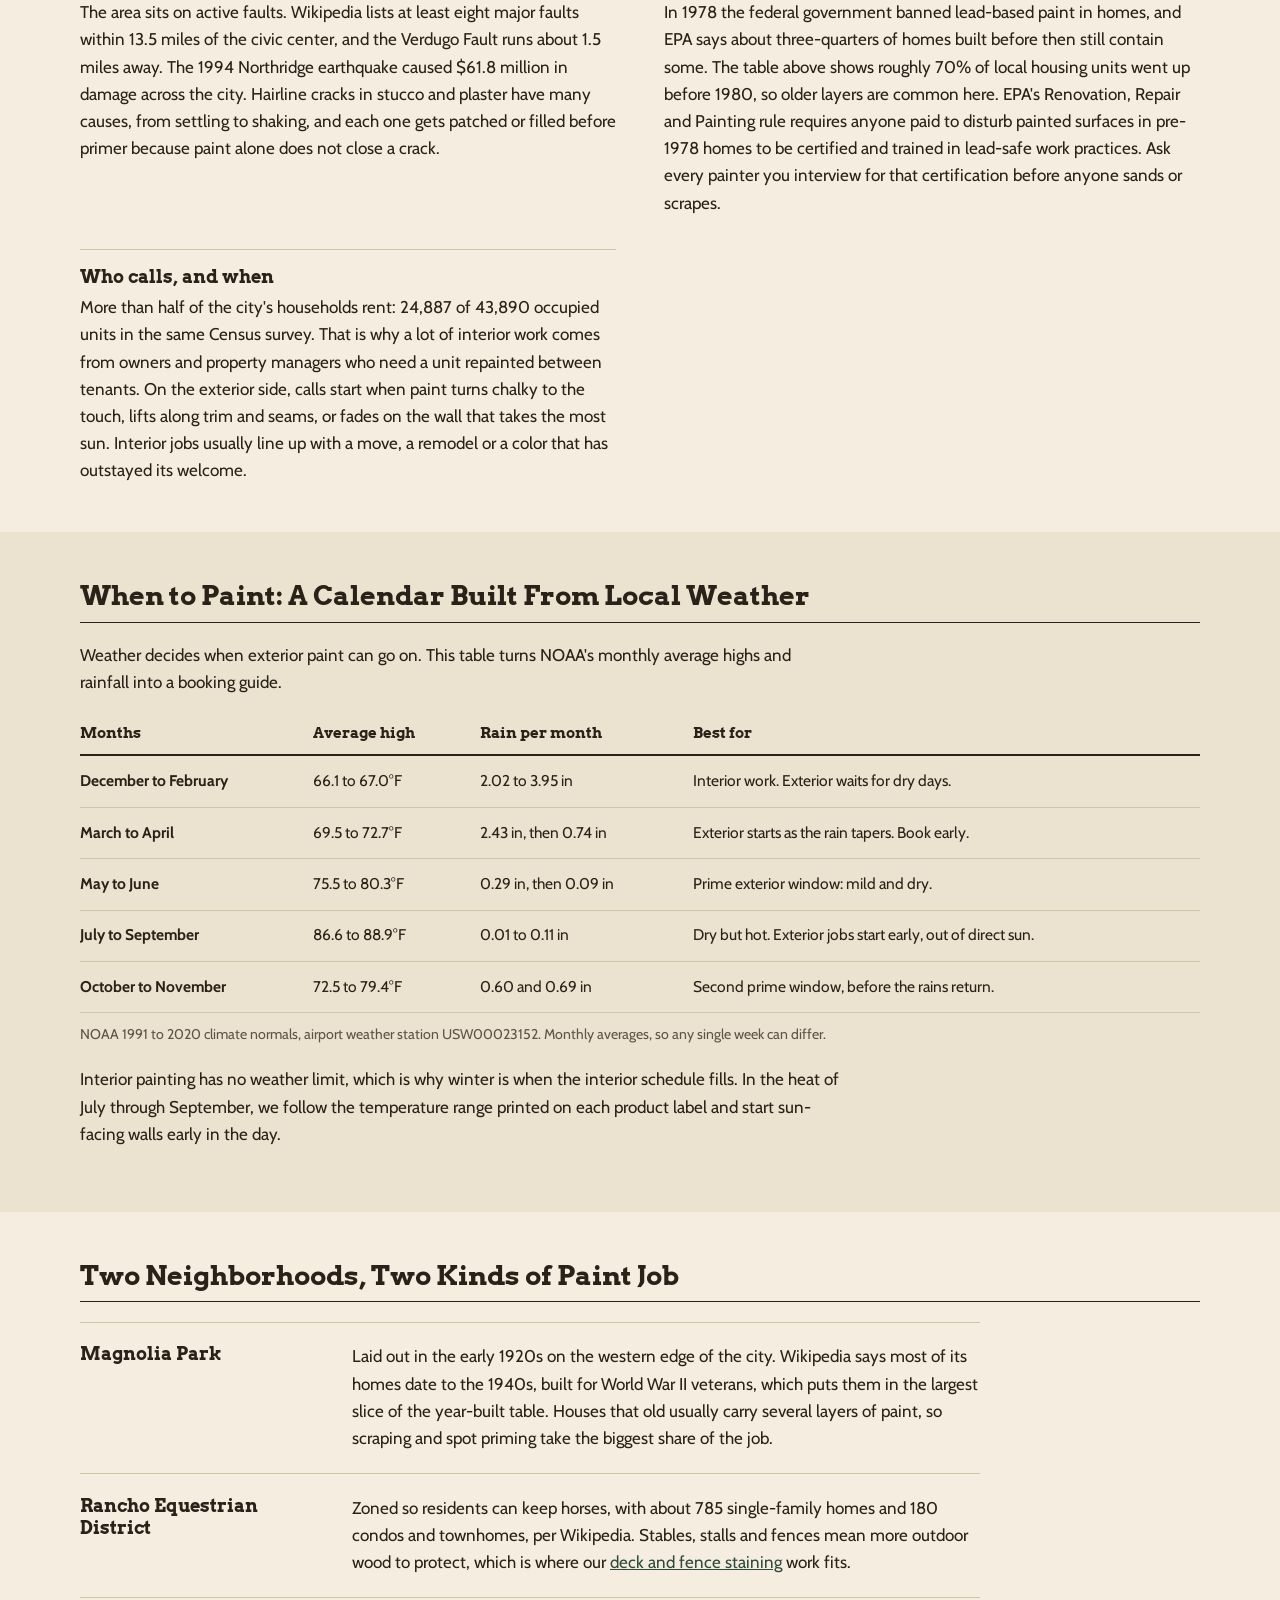
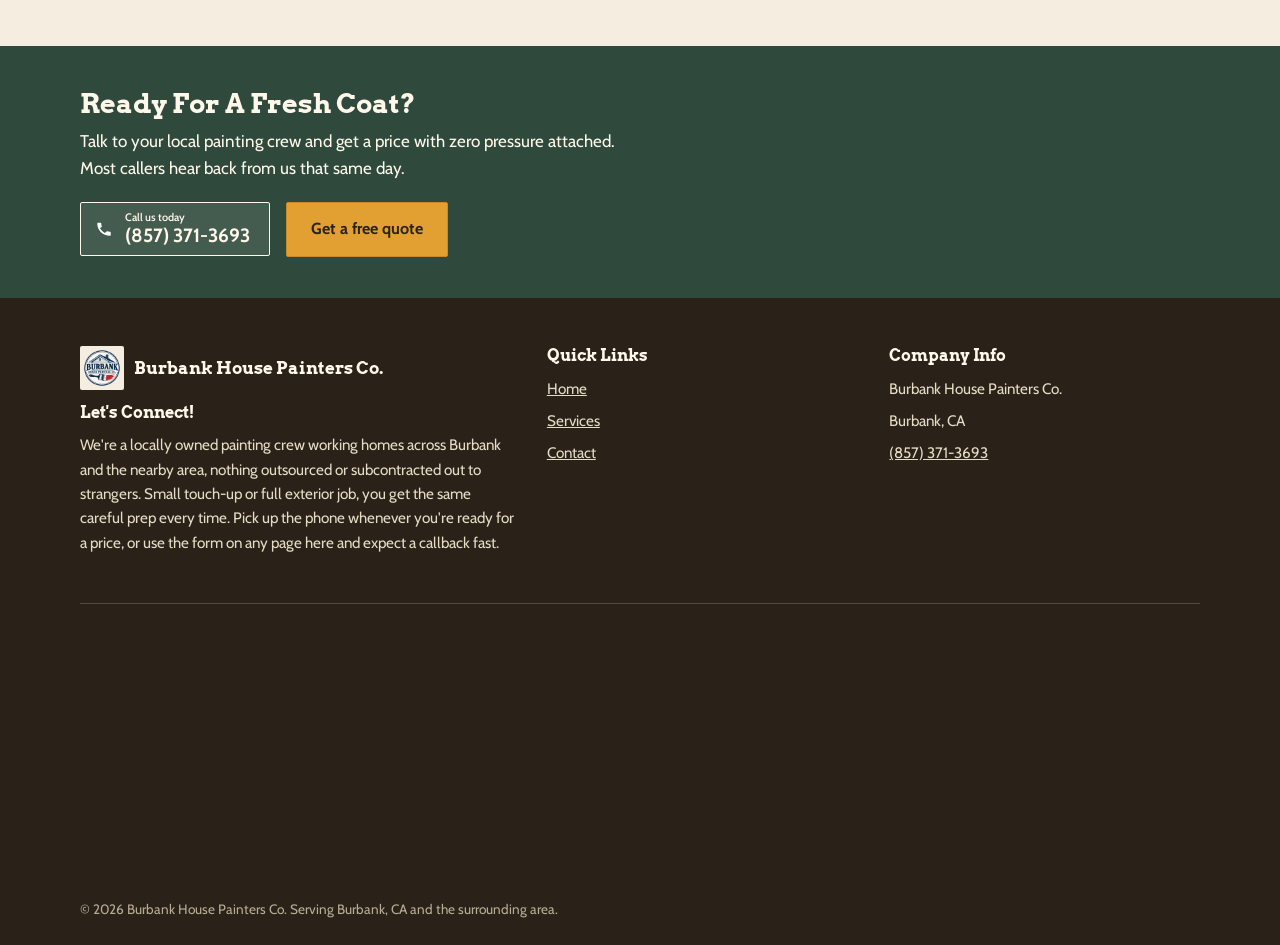
==== commit 41a2dcbf: "Step 7: footer map, FAQ trim, buyer-intent margin, CLAUDE.md update Co-Authored-By: Claude Sonnet 5." ====
--- a/index.html
+++ b/index.html
@@ -519,6 +519,9 @@
         </ul>
       </div>
     </div>
+    <div class="footer-map">
+      <iframe src="https://maps.google.com/maps?q=Burbank%2C%20CA&amp;z=12&amp;output=embed" title="Map of Burbank, CA" width="600" height="220" loading="lazy" referrerpolicy="no-referrer-when-downgrade"></iframe>
+    </div>
     <div class="footer-bottom">
       &copy; 2026 Burbank House Painters Co. Serving Burbank, CA and the surrounding area.
     </div>
--- a/css/style.css
+++ b/css/style.css
@@ -708,3 +708,6 @@
   .stain-table, .wood-table, .replace-table { min-width: 0; font-size: .9rem; }
   .stain-table th, .stain-table td, .wood-table th, .wood-table td, .replace-table th, .replace-table td { padding-right: .7rem; }
 }
+
+.footer-map { margin: 2rem 0 1.4rem; }
+.footer-map iframe { display: block; width: 100%; height: 220px; border: 0; }
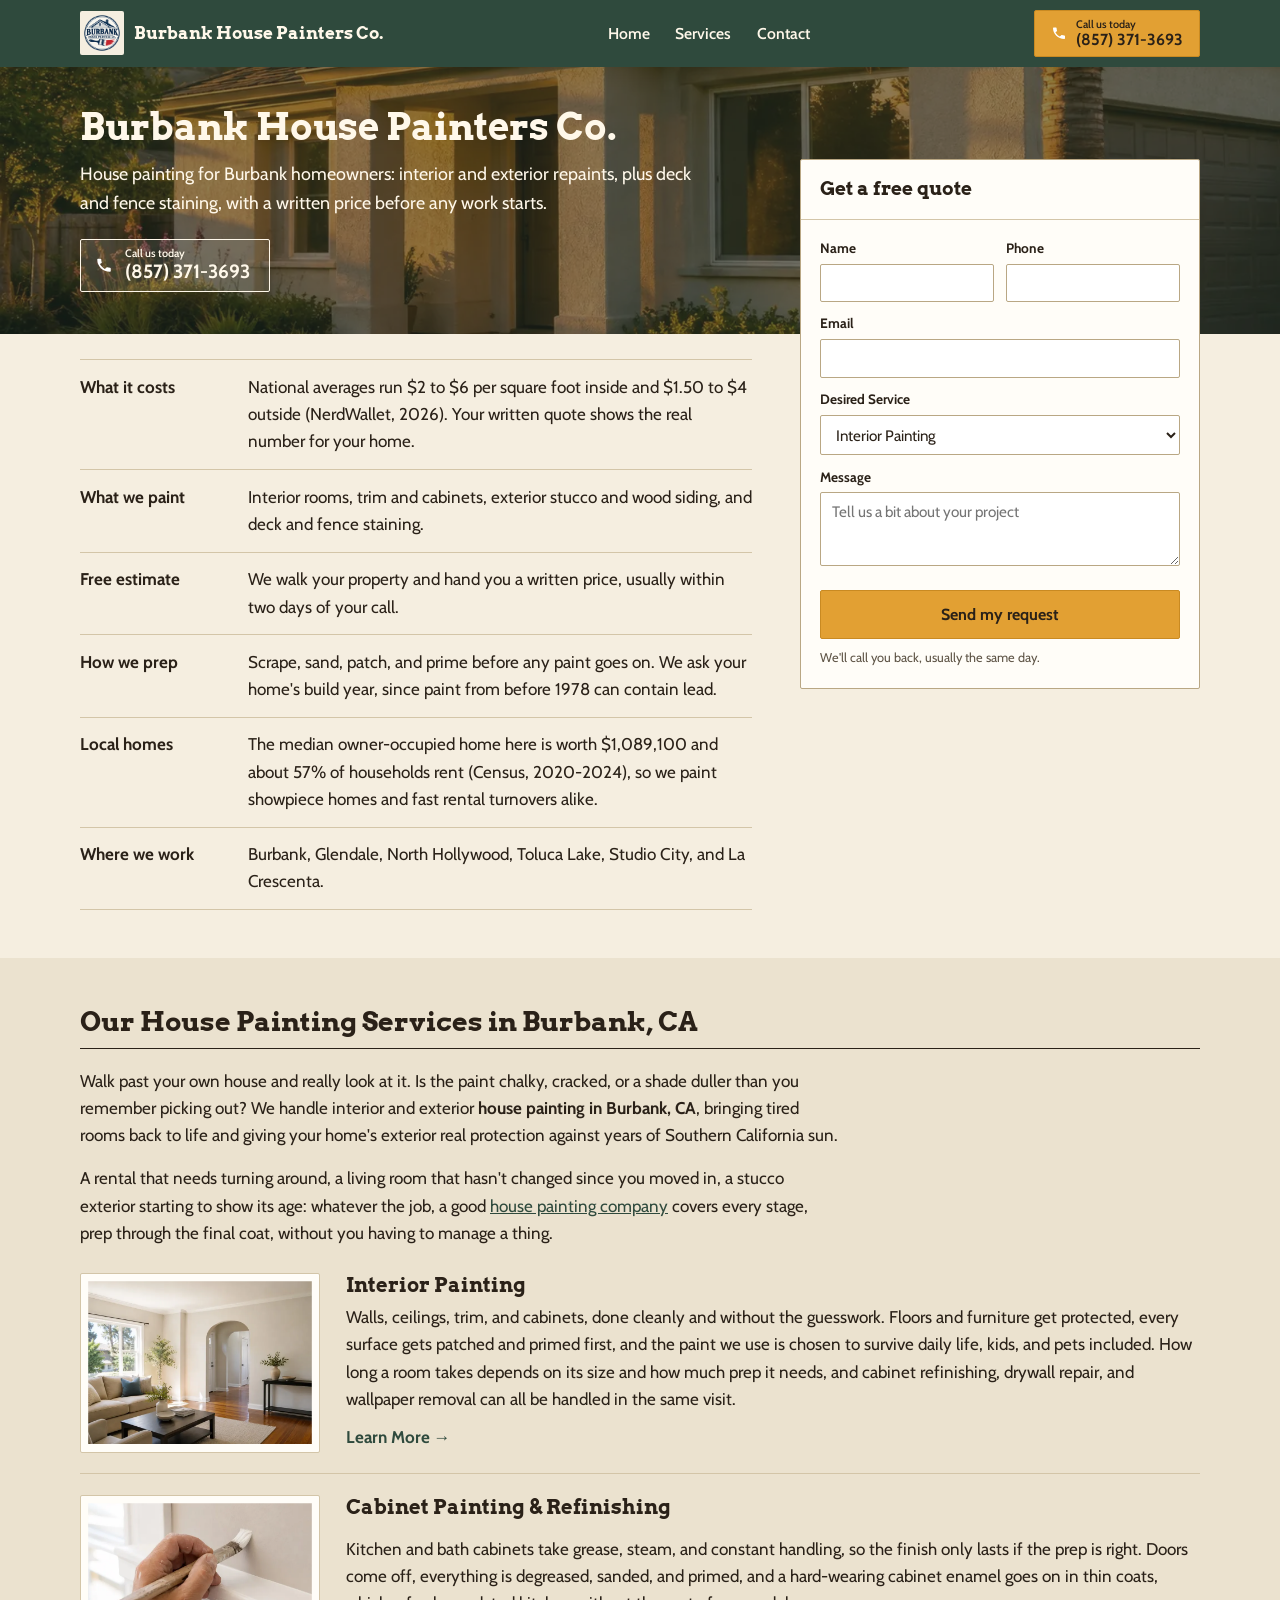
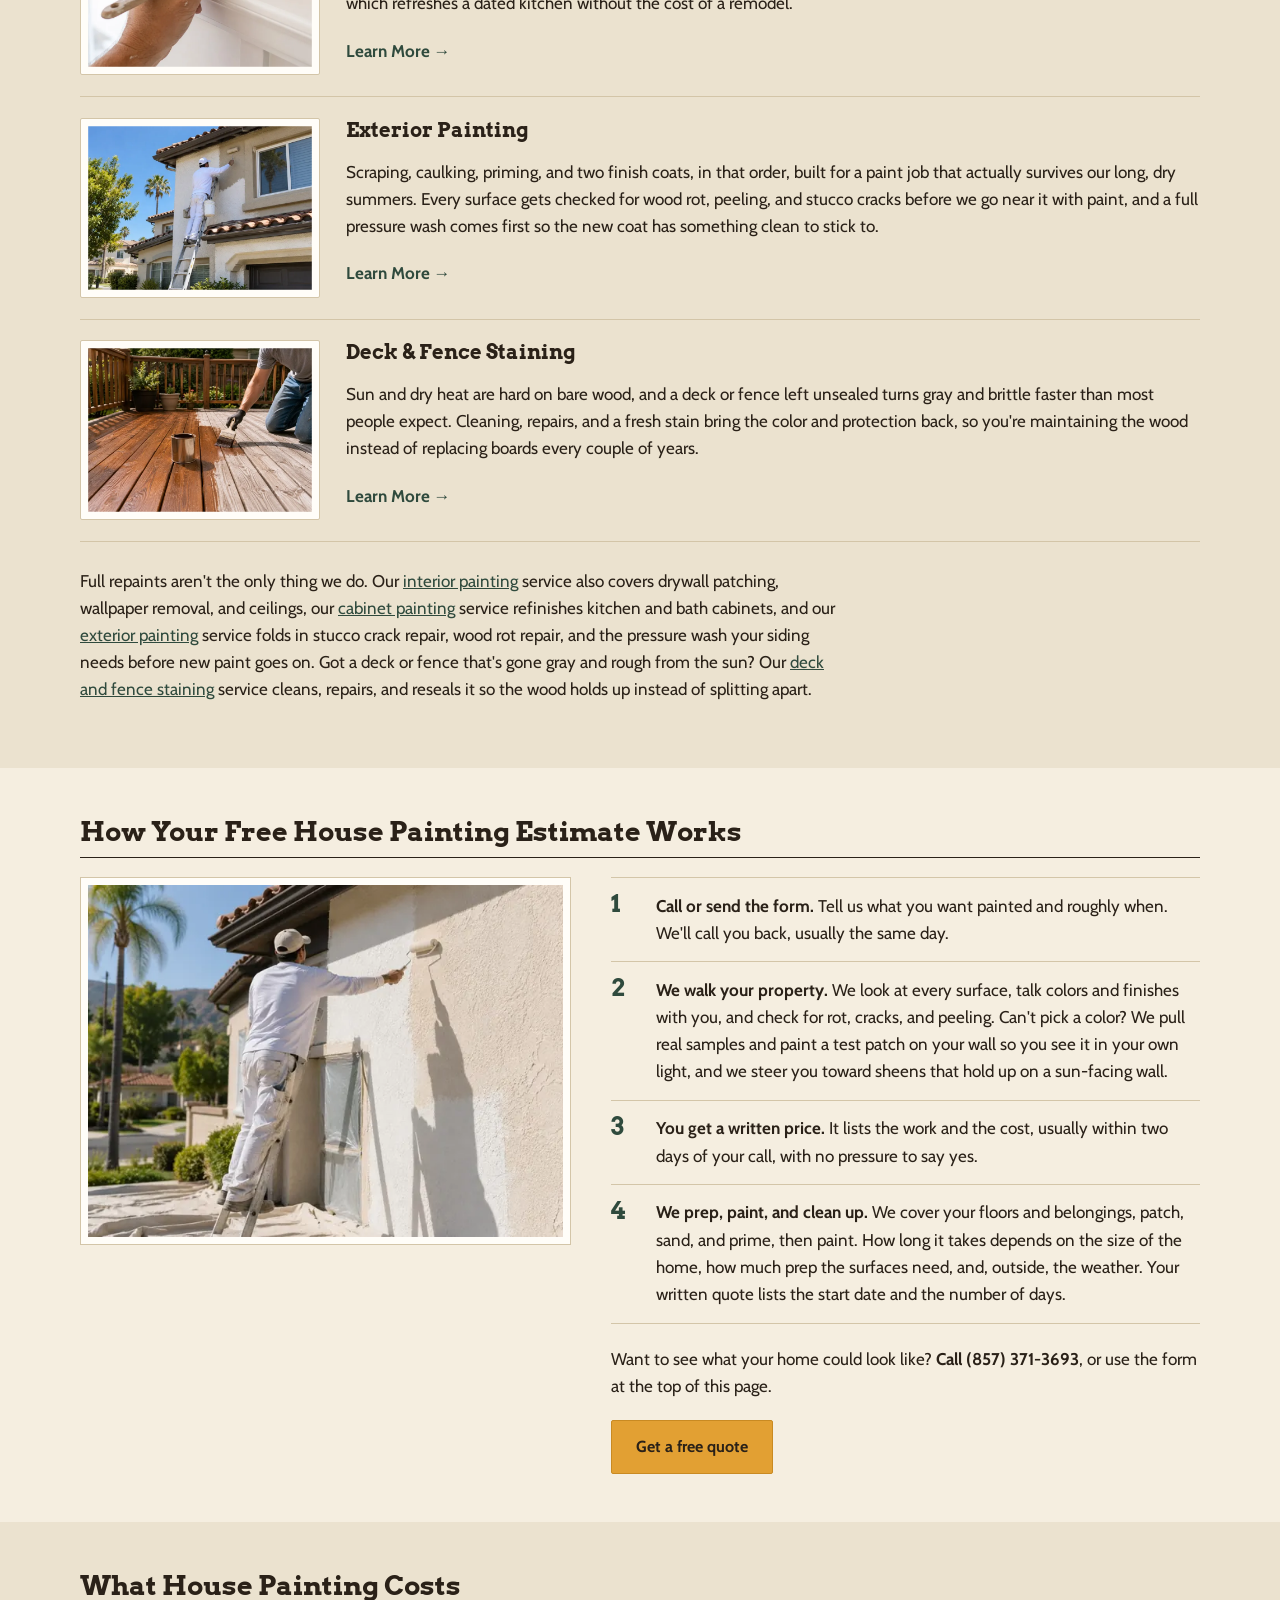
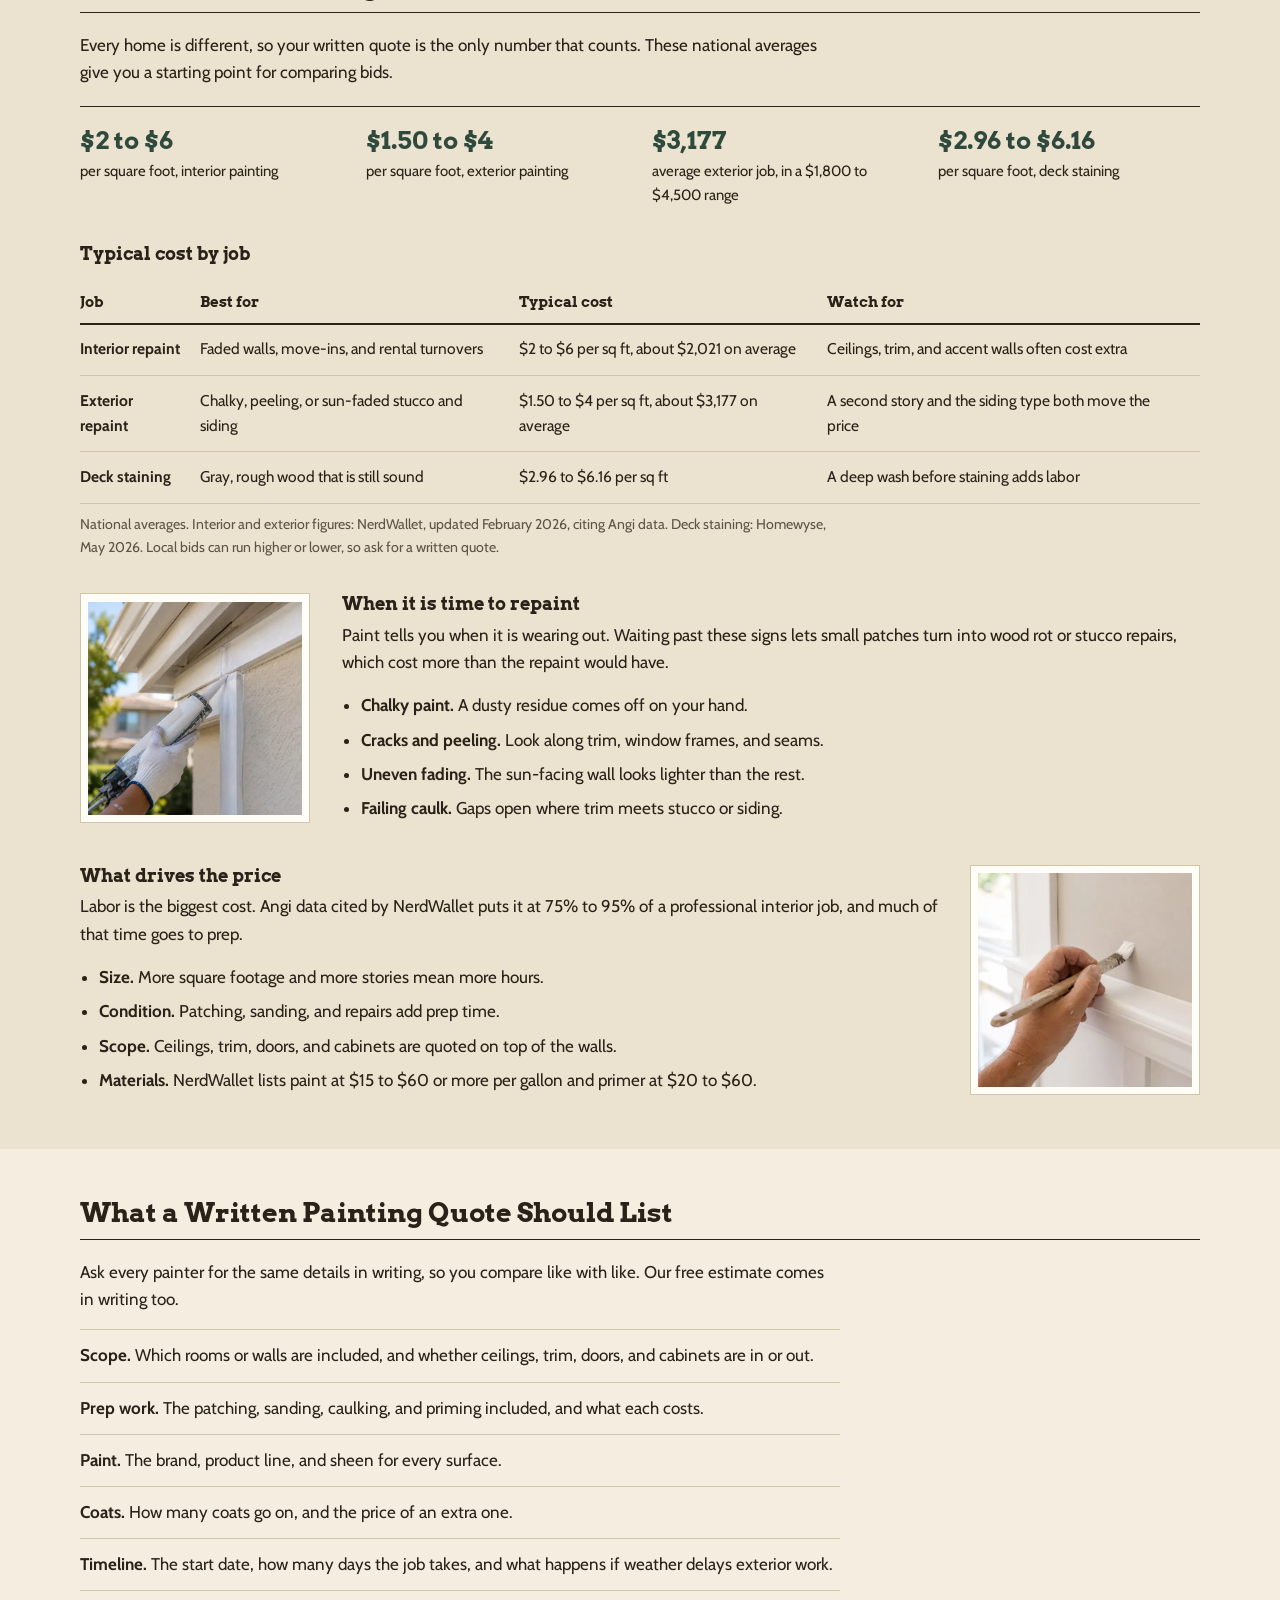
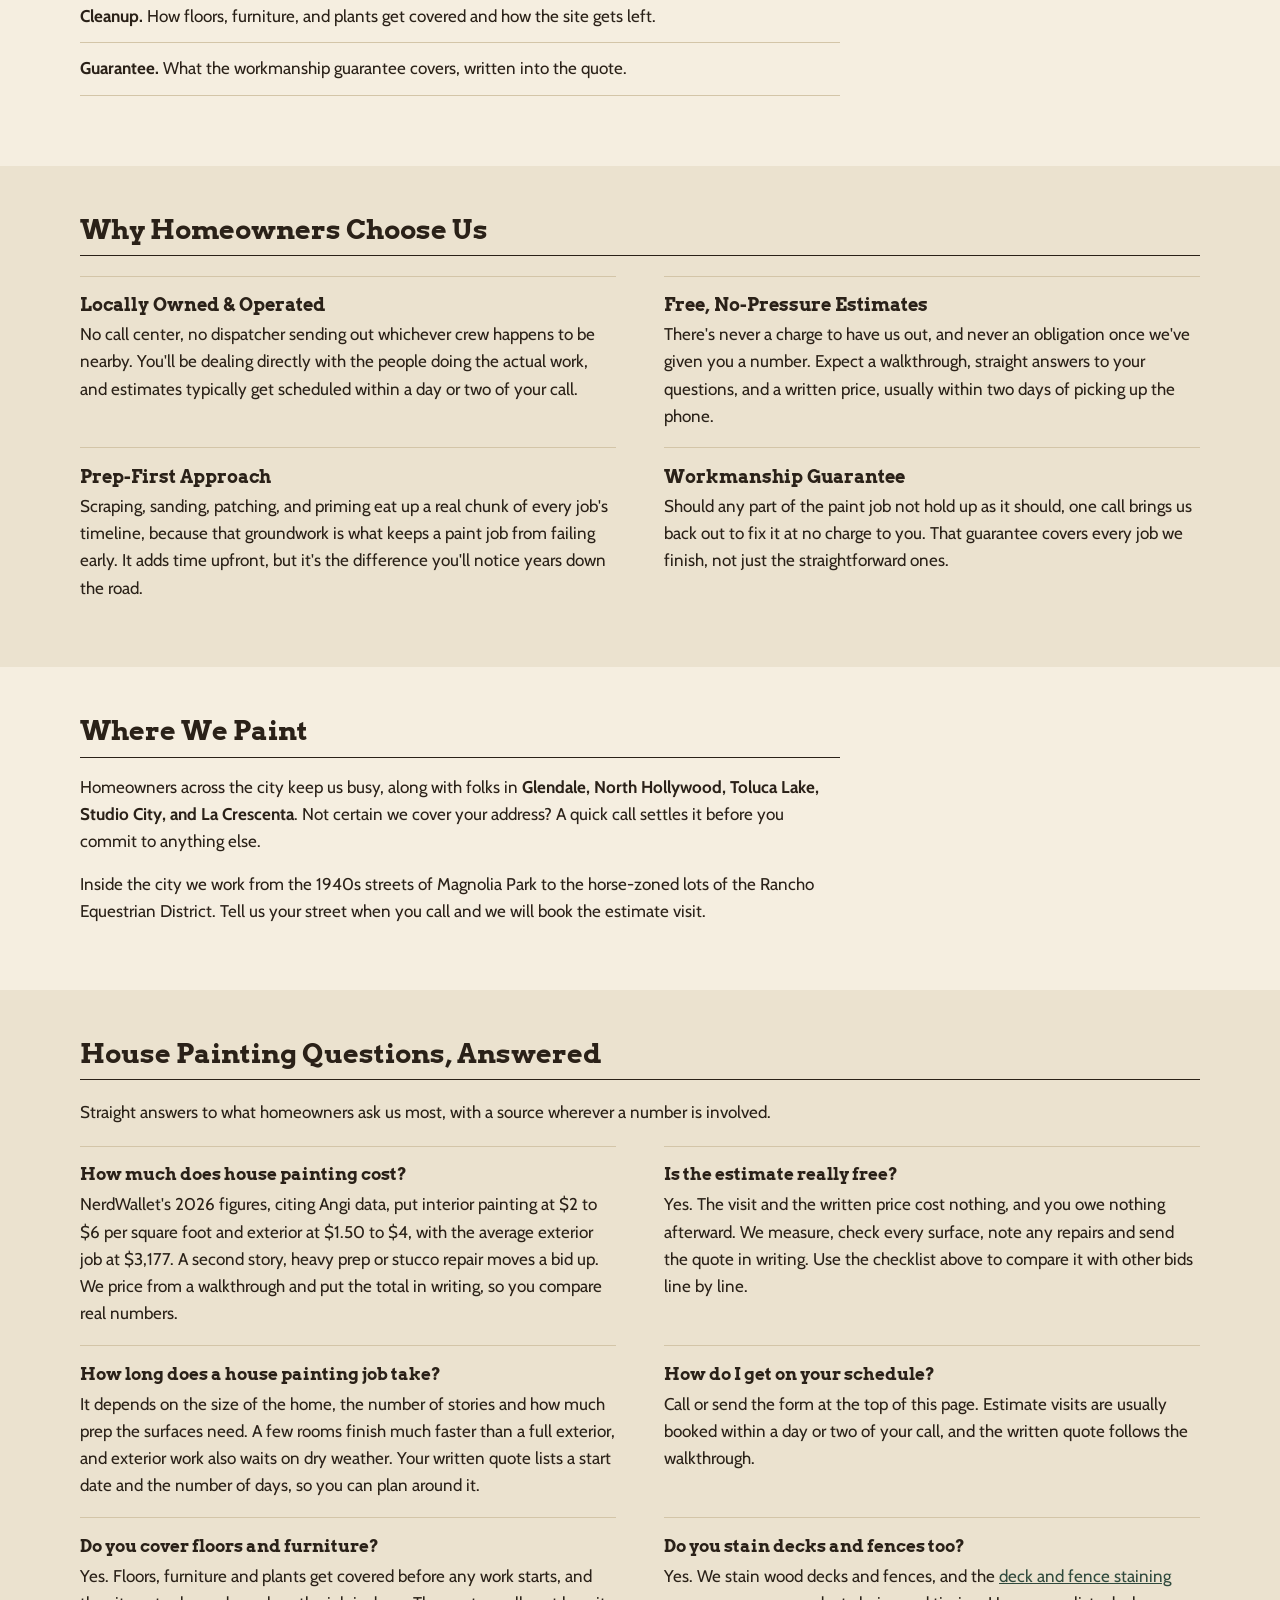
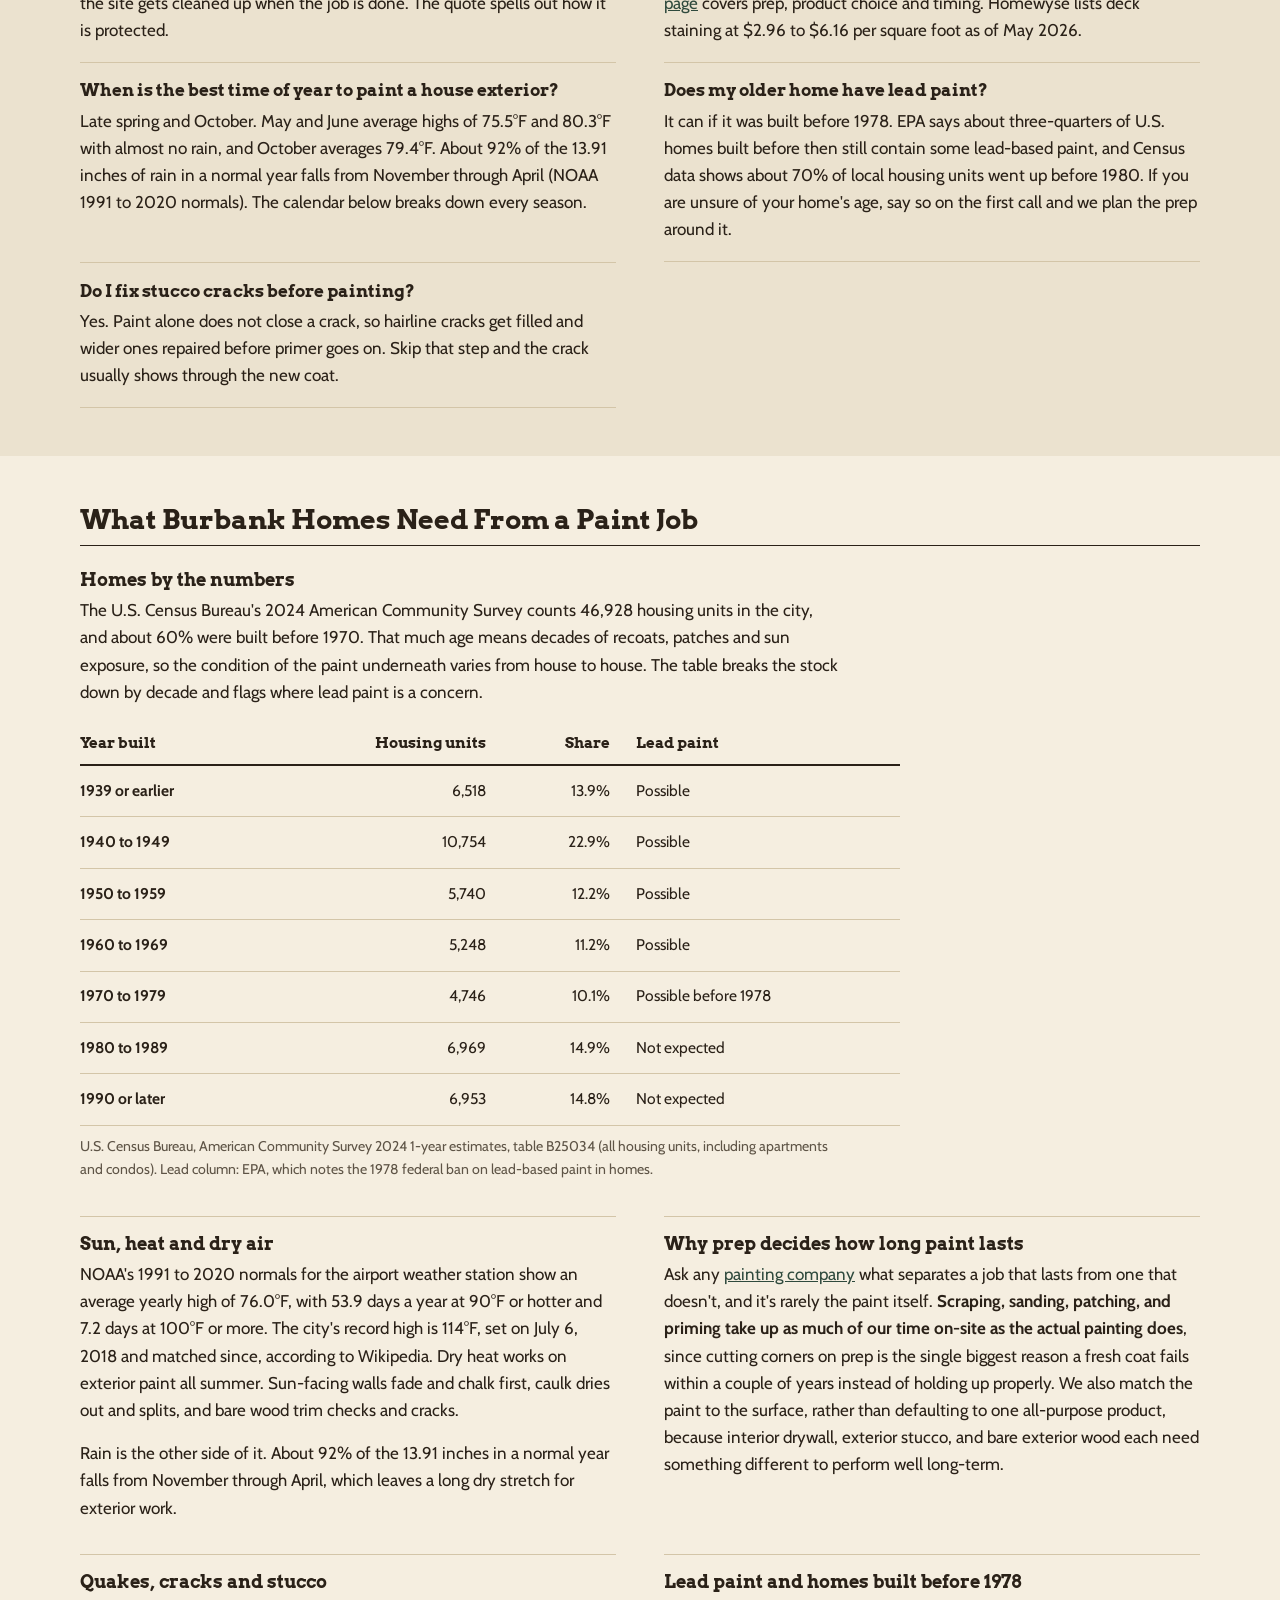
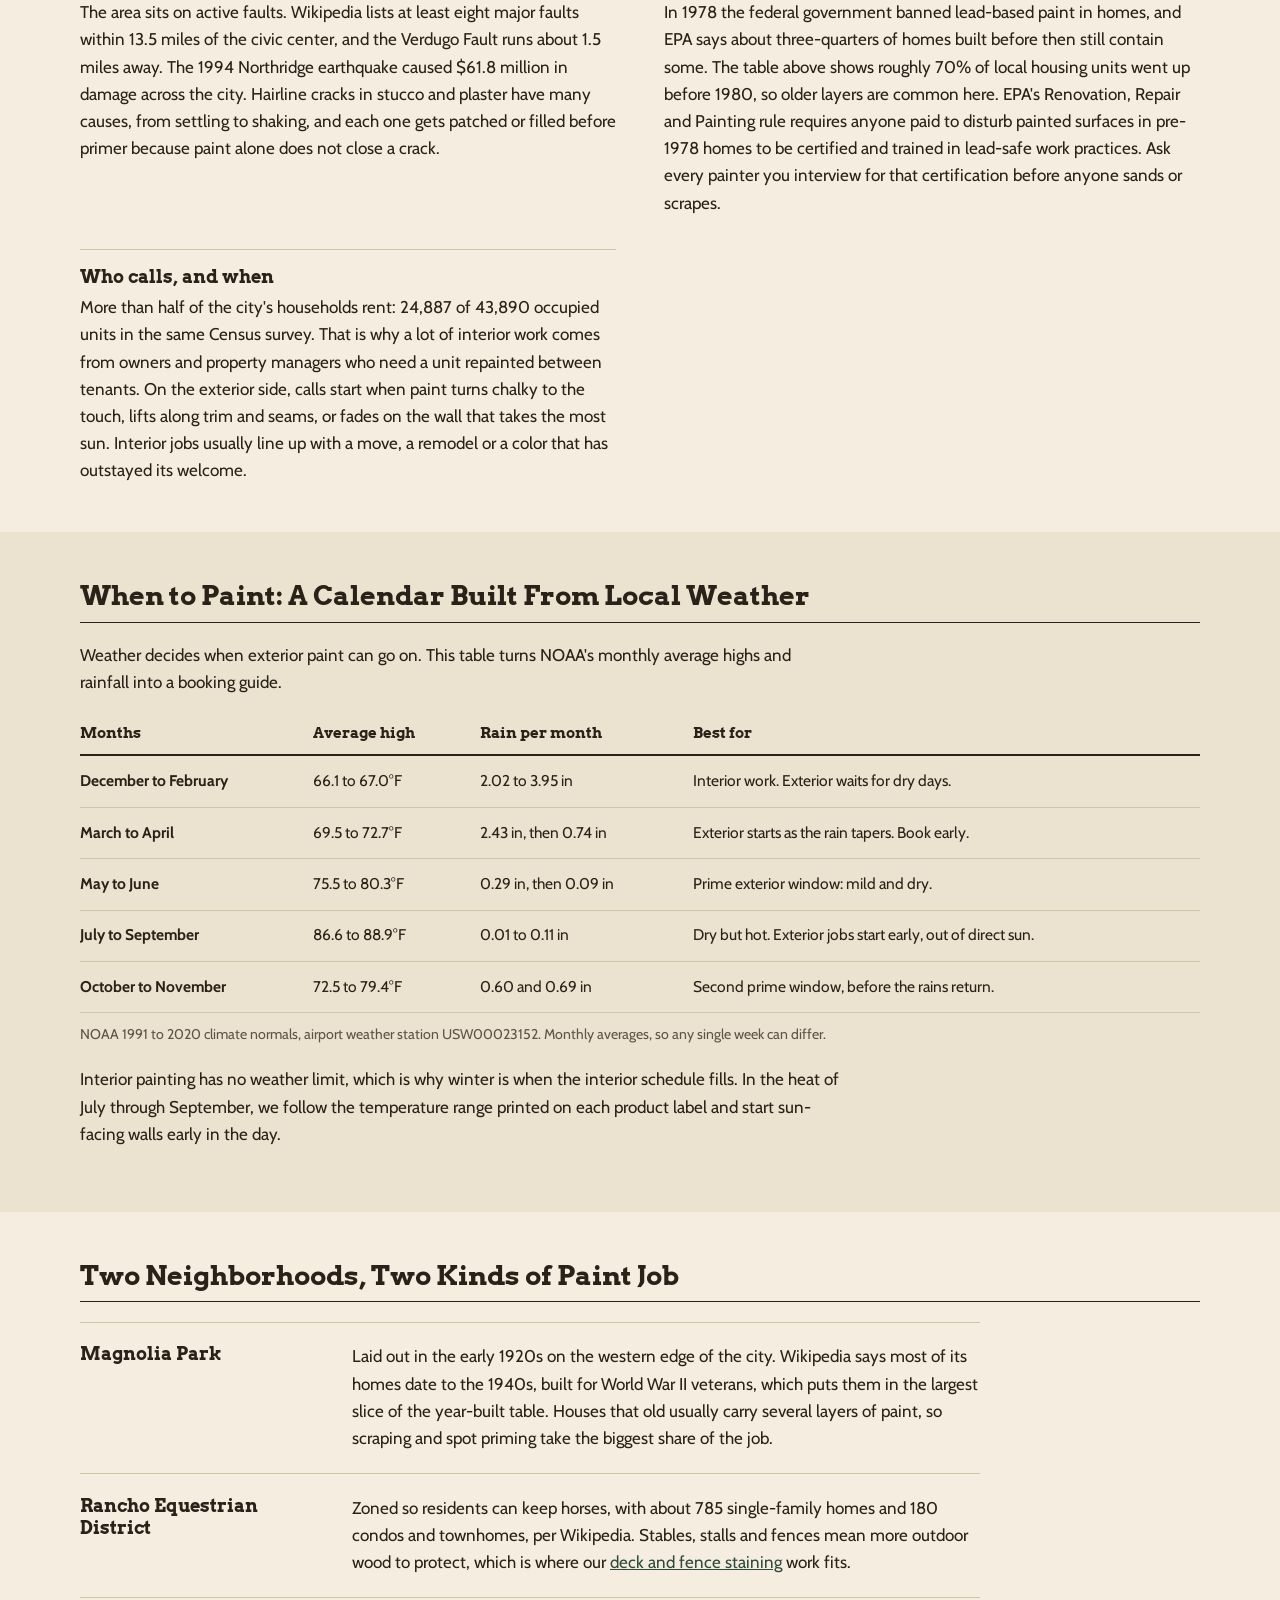
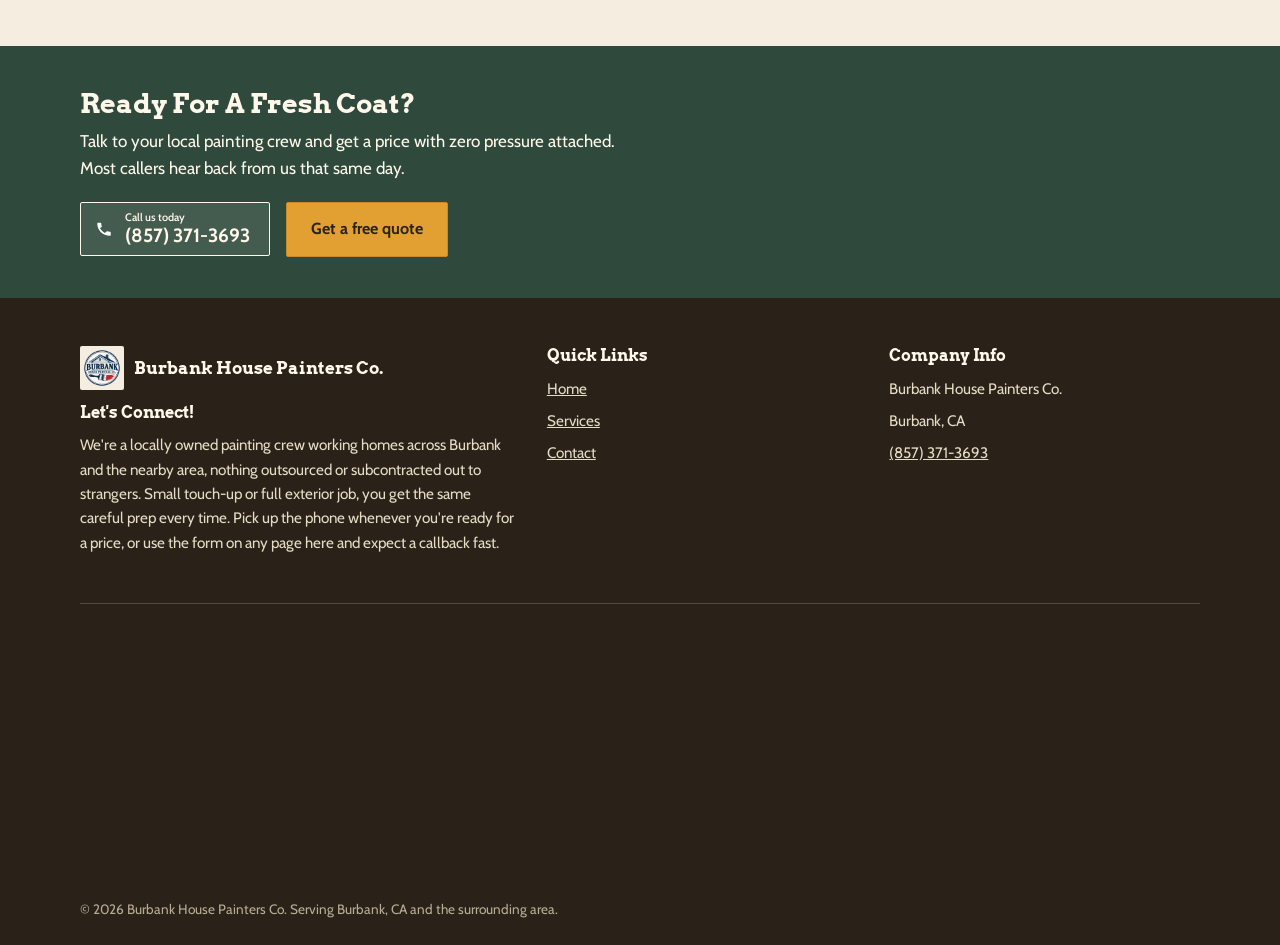
==== commit e3af419a: "Soften unsourced job durations on homepage Co-Authored-By: Claude Sonnet 5.5 <noreply@anthropic.com>" ====
--- a/index.html
+++ b/index.html
@@ -166,7 +166,7 @@
         <a class="service-card" href="services/interior-painting.html">
           <img class="thumb inline-photo" src="images/interior-painting-burbank-ca-thumbnail.webp" width="800" height="600" loading="lazy" alt="Freshly painted living room, interior painting in Burbank CA">
           <h3>Interior Painting</h3>
-          <p>Walls, ceilings, trim, and cabinets, done cleanly and without the guesswork. Floors and furniture get protected, every surface gets patched and primed first, and the paint we use is chosen to survive daily life, kids, and pets included. A typical room wraps up in a day, and cabinet refinishing, drywall repair, and wallpaper removal can all be handled in the same visit.</p>
+          <p>Walls, ceilings, trim, and cabinets, done cleanly and without the guesswork. Floors and furniture get protected, every surface gets patched and primed first, and the paint we use is chosen to survive daily life, kids, and pets included. How long a room takes depends on its size and how much prep it needs, and cabinet refinishing, drywall repair, and wallpaper removal can all be handled in the same visit.</p>
           <span class="card-cta">Learn More <span aria-hidden="true">&rarr;</span></span>
         </a>
 
@@ -208,7 +208,7 @@
             <li><strong>Call or send the form.</strong> Tell us what you want painted and roughly when. We'll call you back, usually the same day.</li>
             <li><strong>We walk your property.</strong> We look at every surface, talk colors and finishes with you, and check for rot, cracks, and peeling. Can't pick a color? We pull real samples and paint a test patch on your wall so you see it in your own light, and we steer you toward sheens that hold up on a sun-facing wall.</li>
             <li><strong>You get a written price.</strong> It lists the work and the cost, usually within two days of your call, with no pressure to say yes.</li>
-            <li><strong>We prep, paint, and clean up.</strong> We cover your floors and belongings, patch, sand, and prime, then paint. One room usually takes a day. A full exterior runs about three to five days, depending on the size of the home and the repairs it needs.</li>
+            <li><strong>We prep, paint, and clean up.</strong> We cover your floors and belongings, patch, sand, and prime, then paint. How long it takes depends on the size of the home, how much prep the surfaces need, and, outside, the weather. Your written quote lists the start date and the number of days.</li>
           </ol>
           <p class="how-note">Want to see what your home could look like? <strong>Call (857) 371-3693</strong>, or use the form at the top of this page.</p>
           <a href="#contact" class="btn-cta">Get a free quote</a>
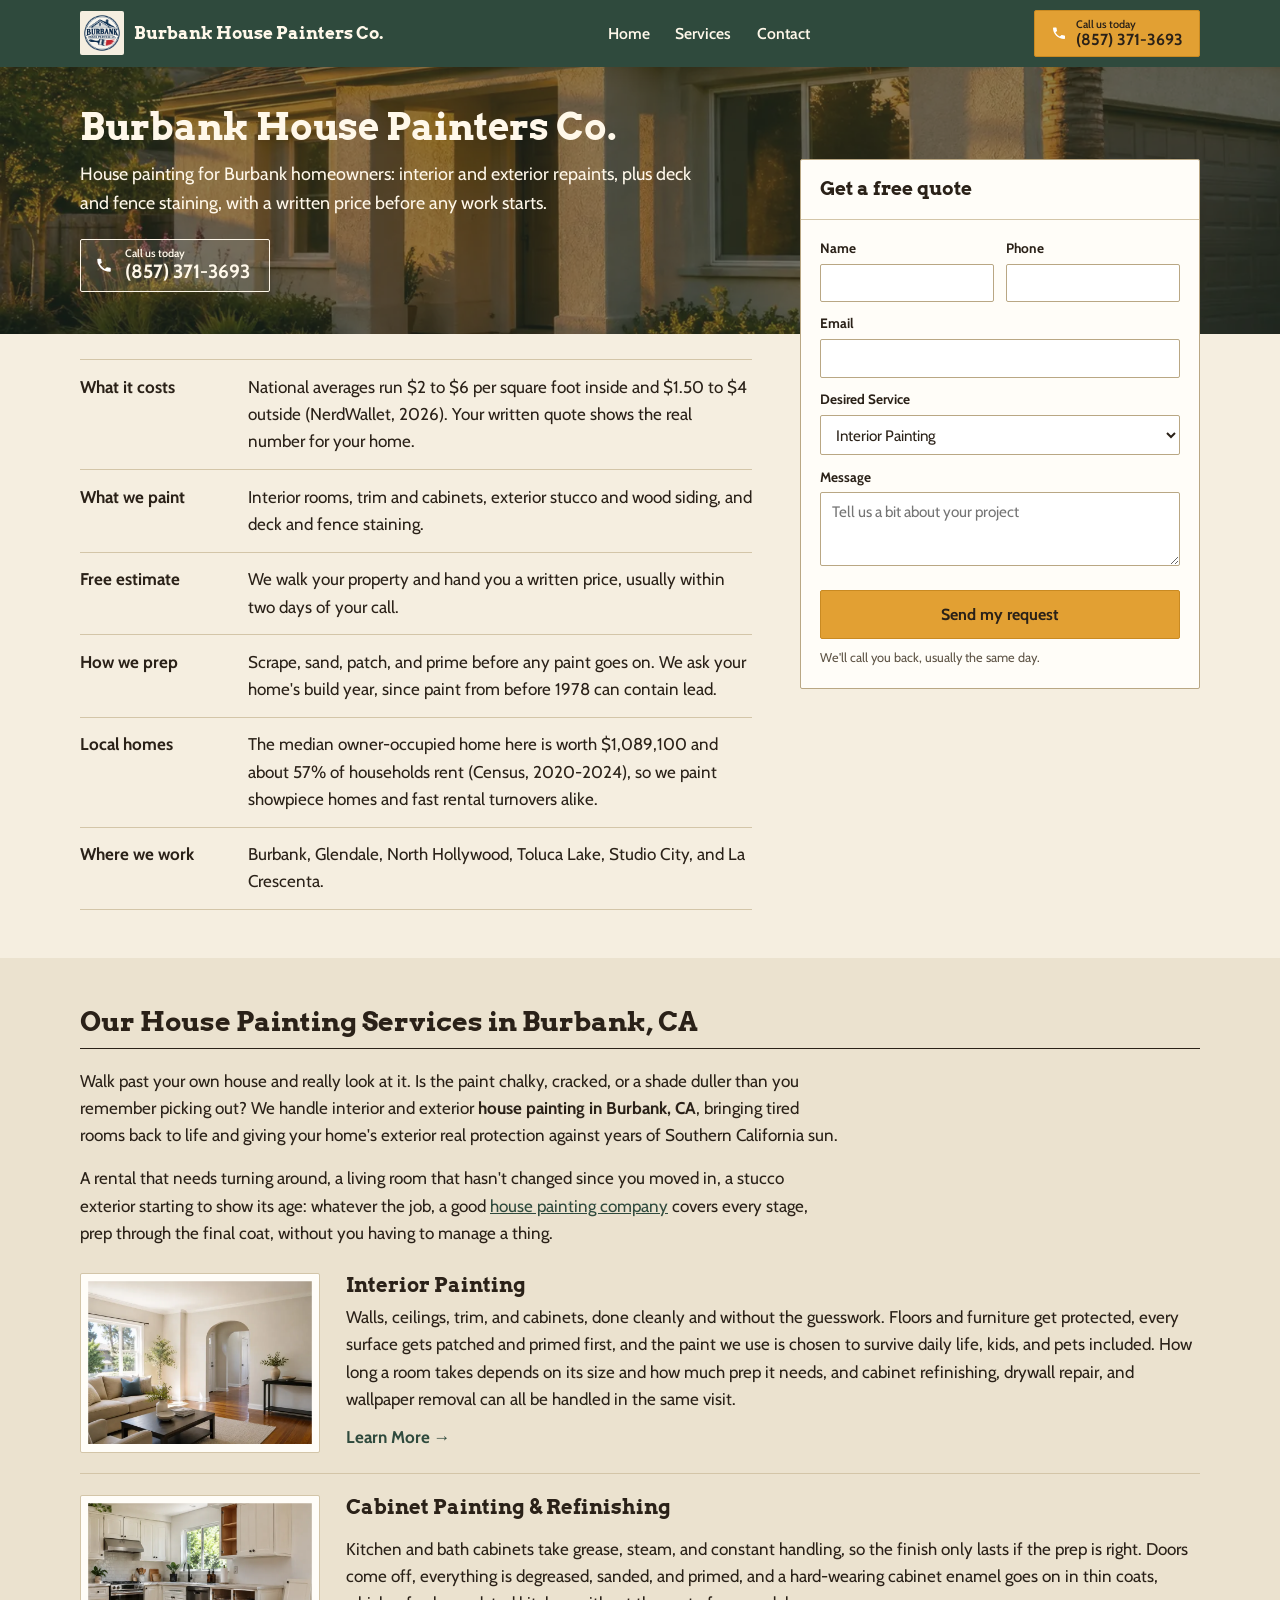
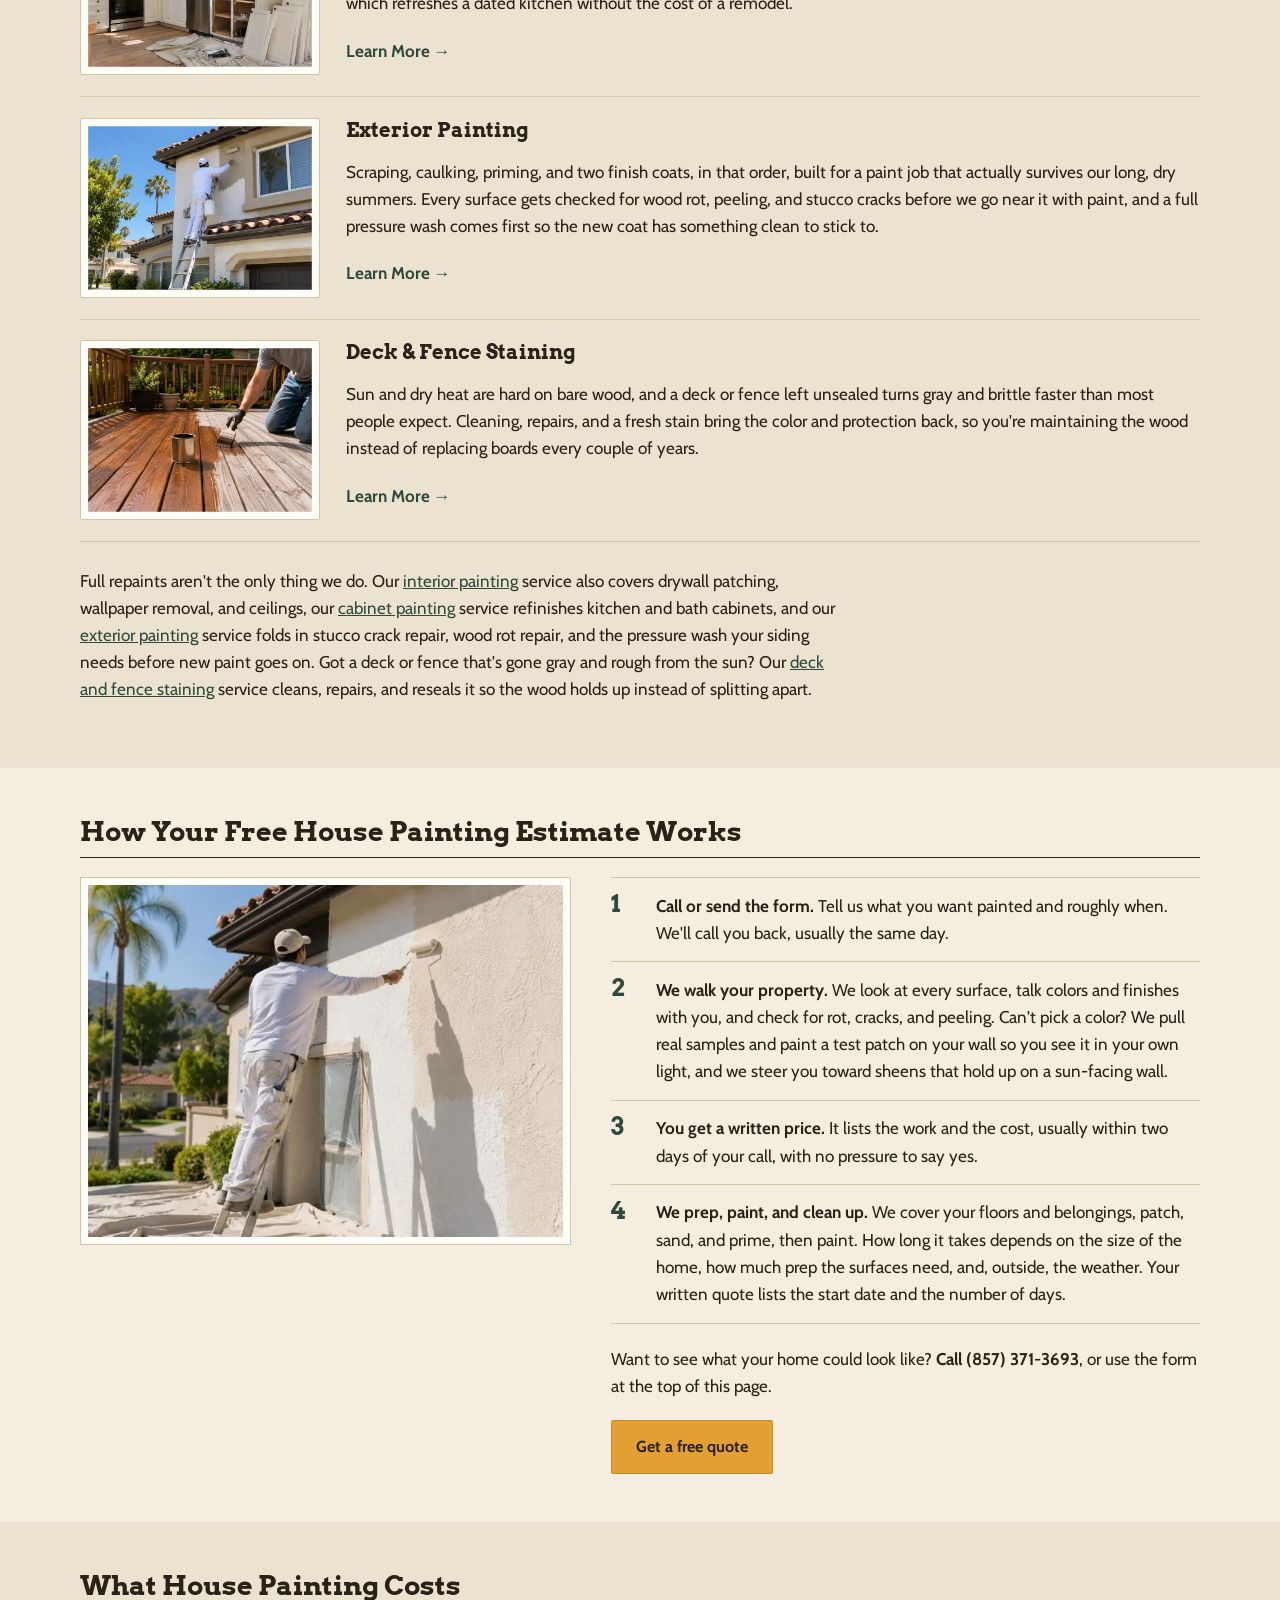
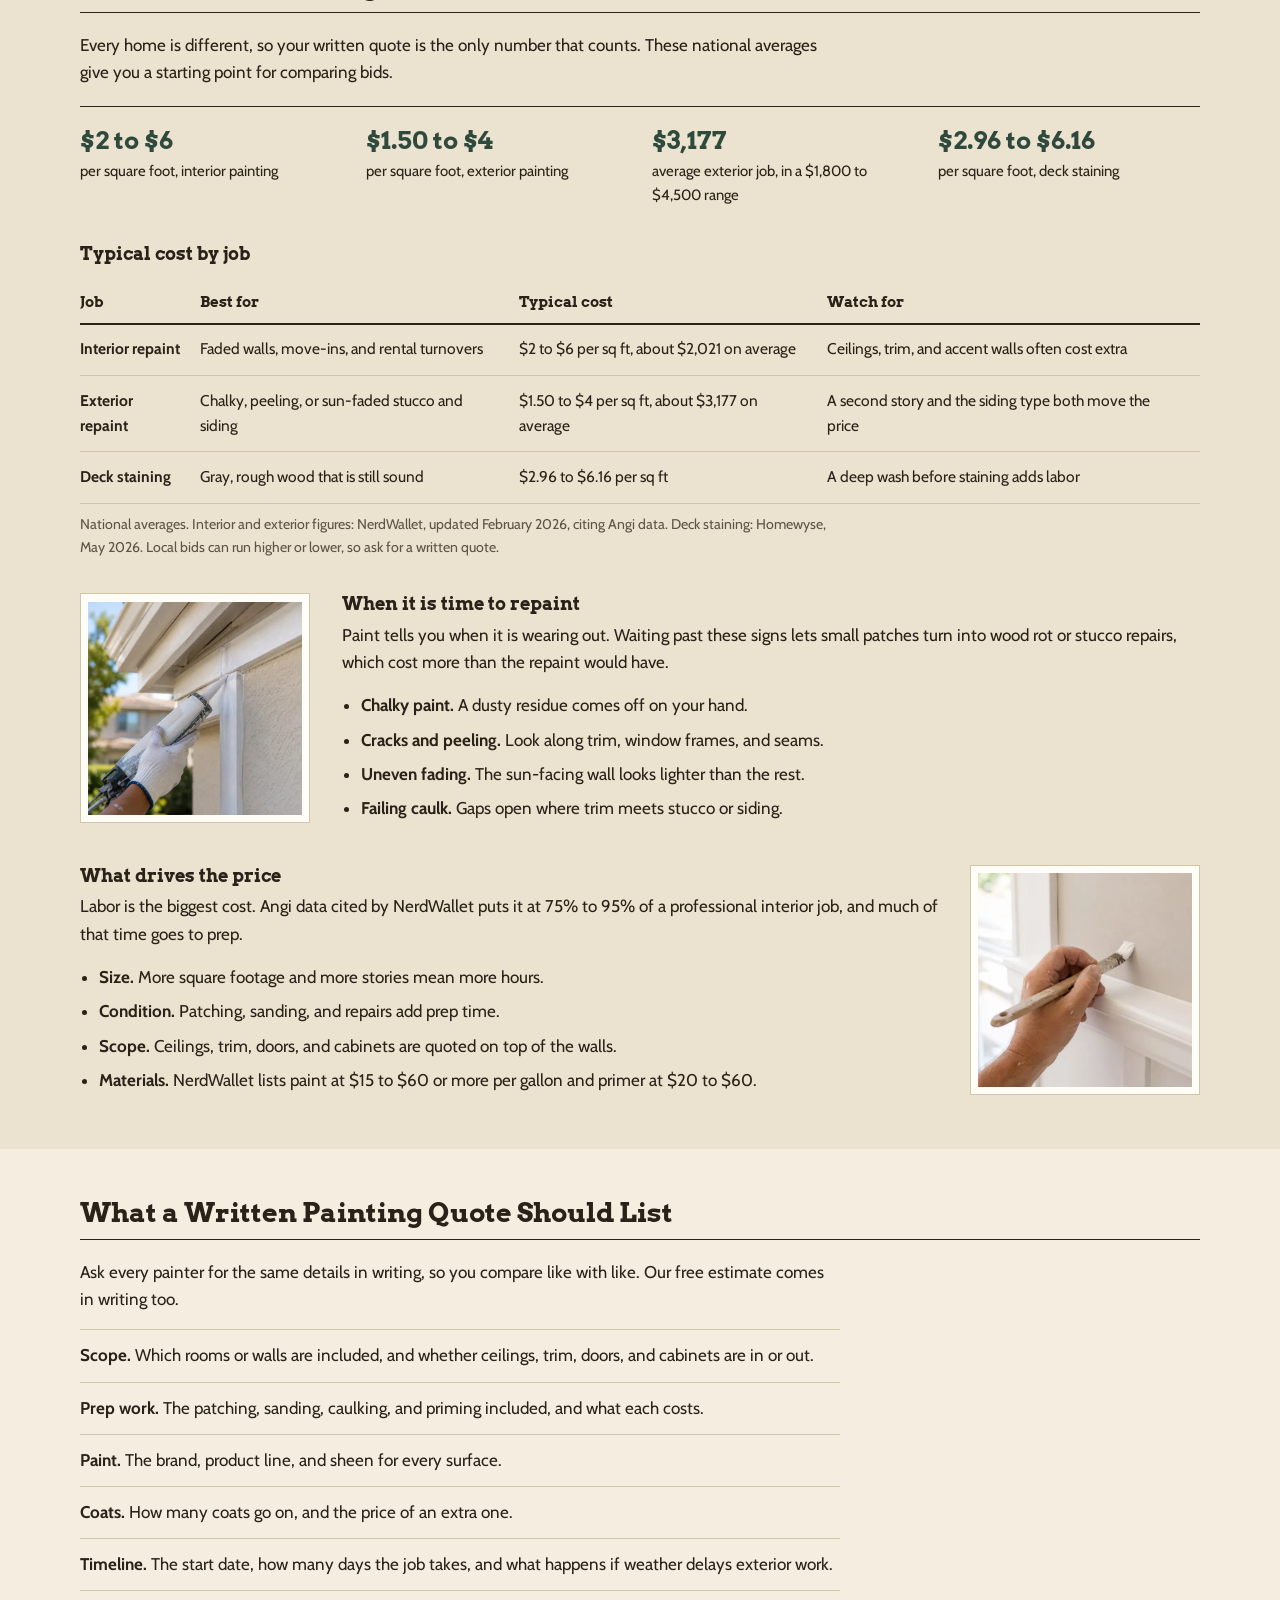
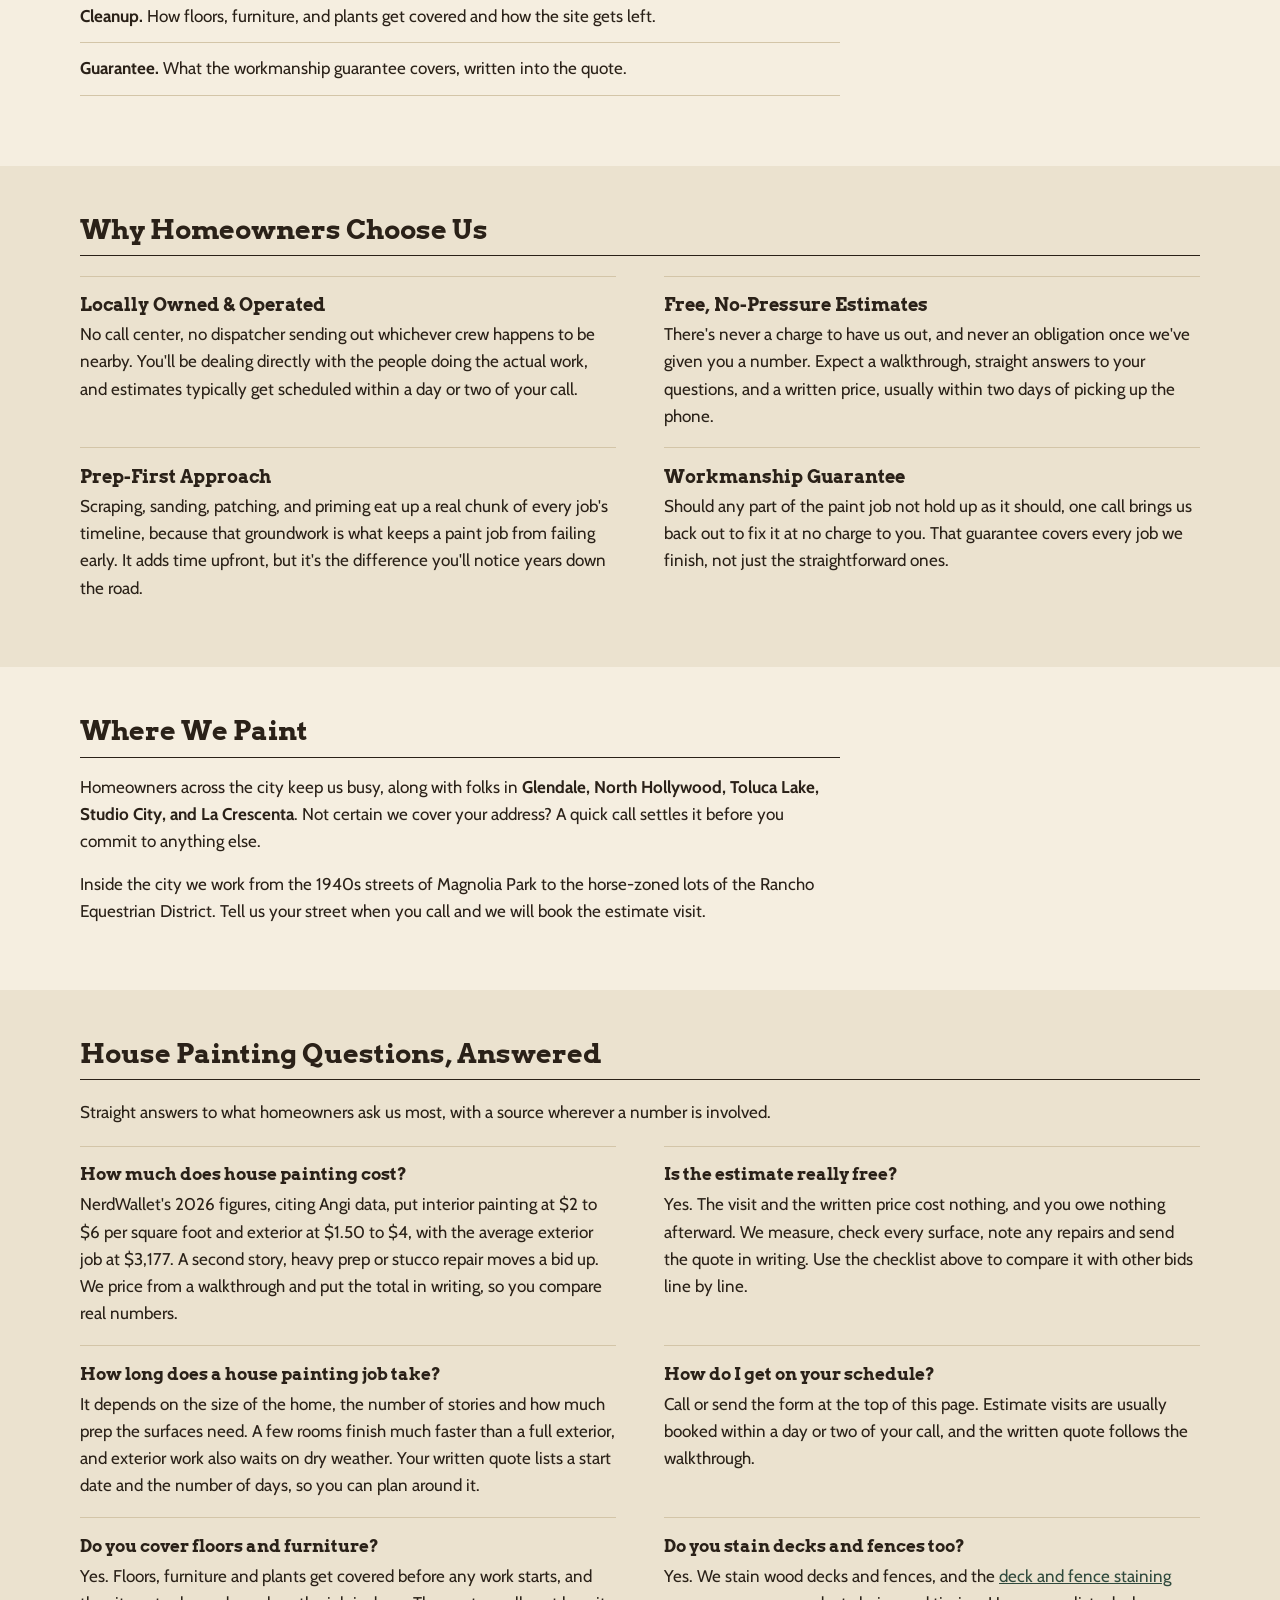
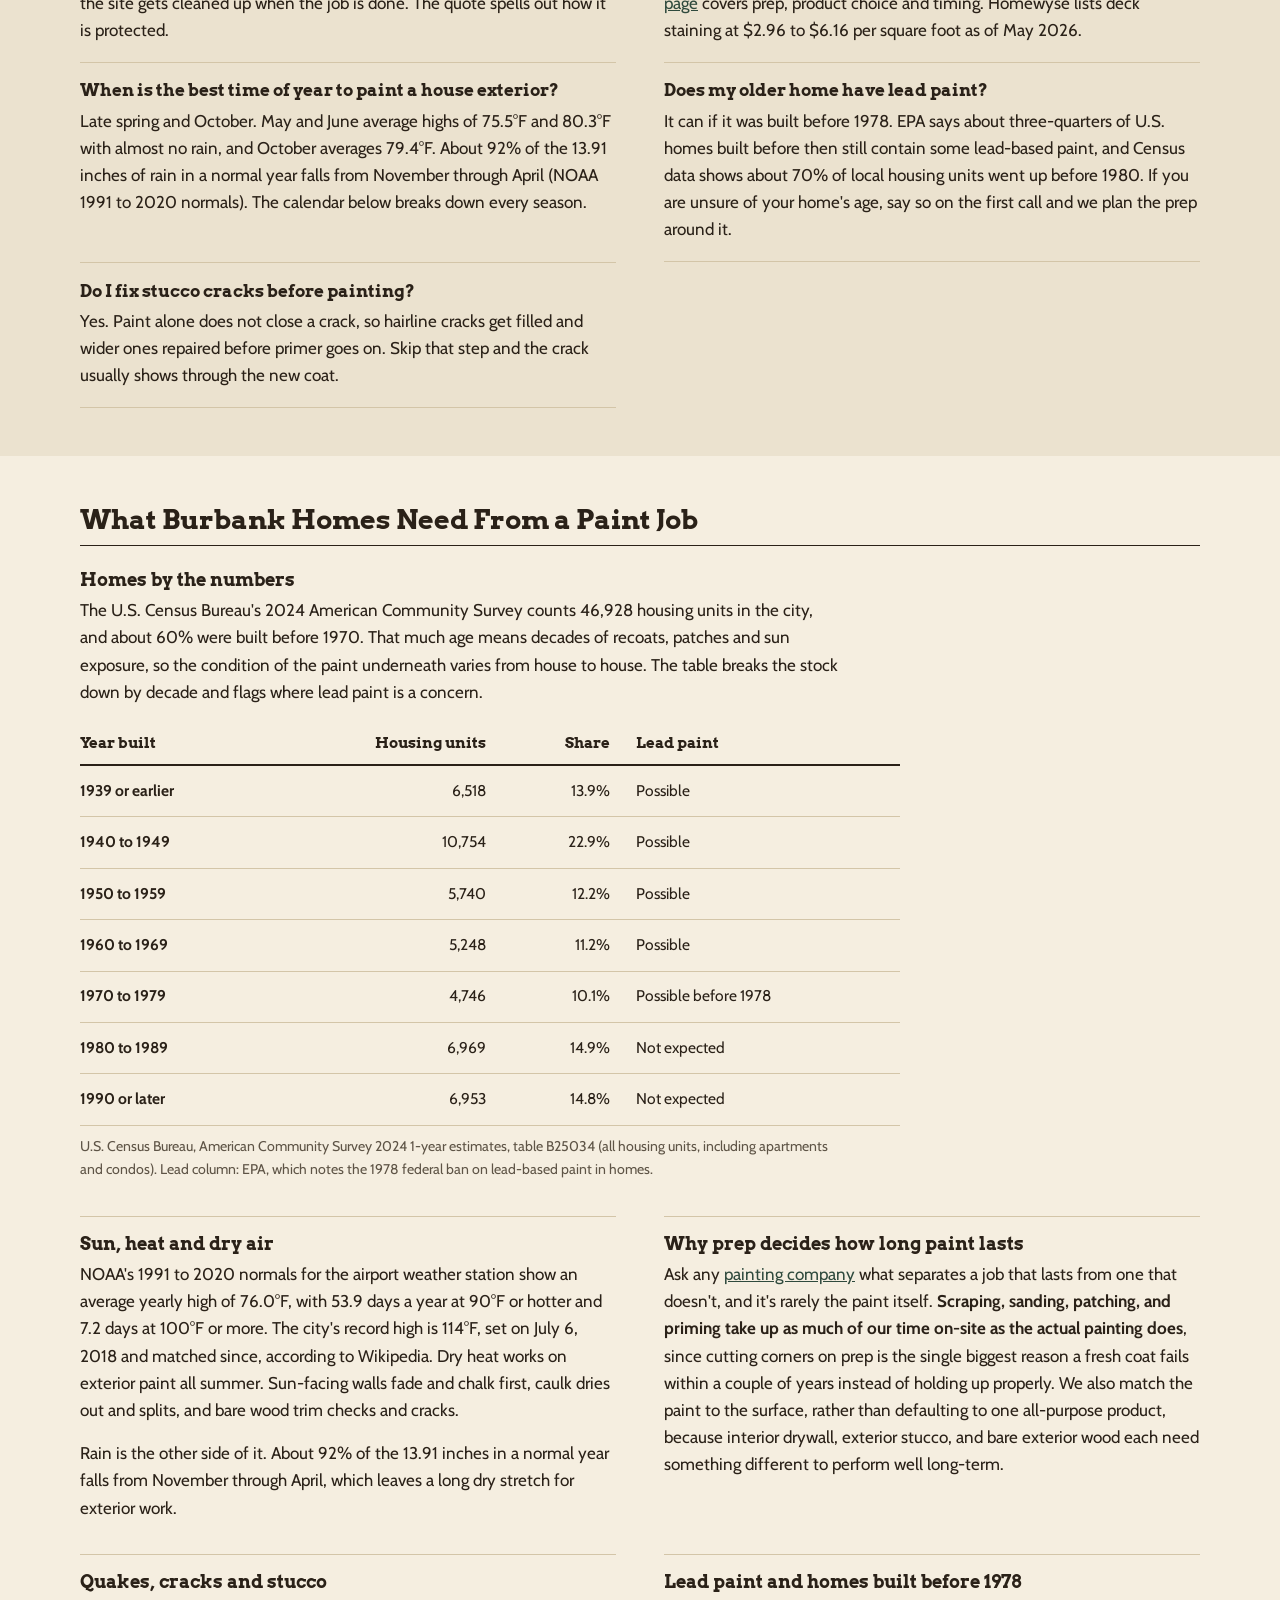
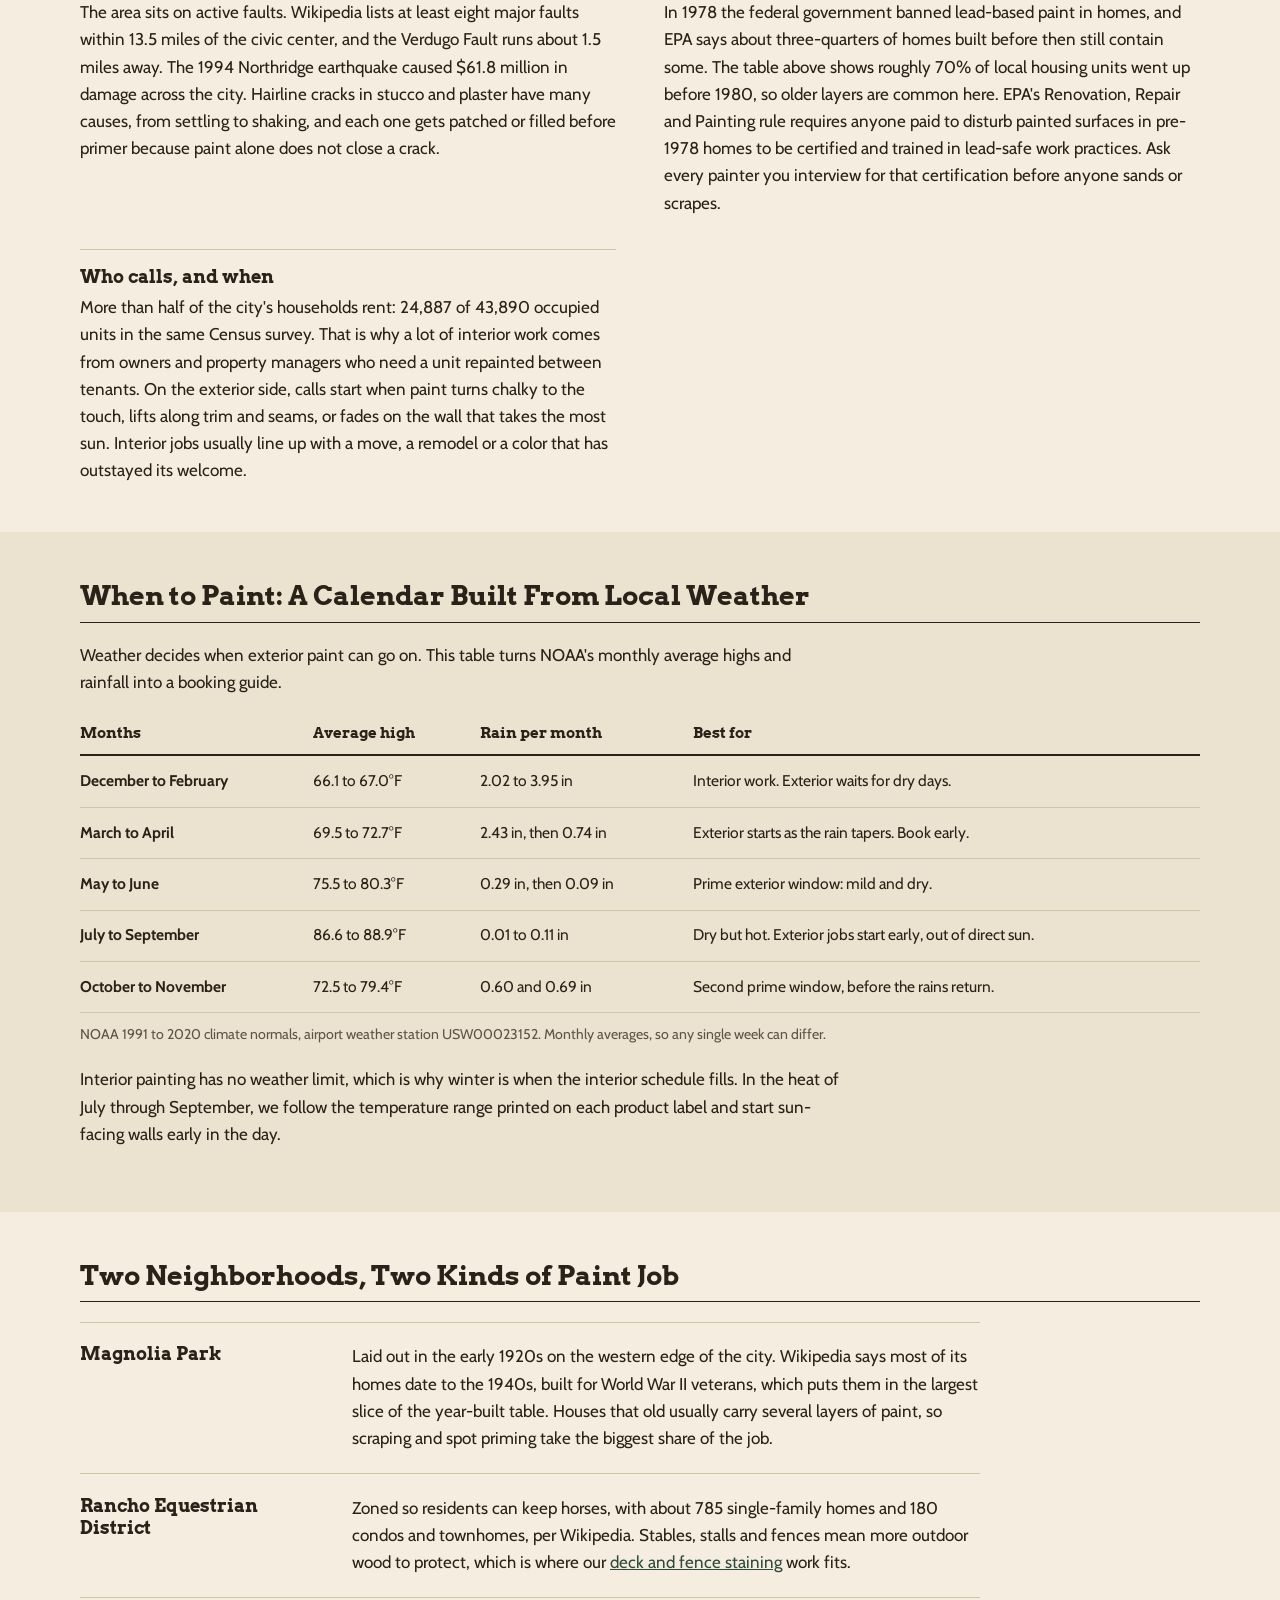
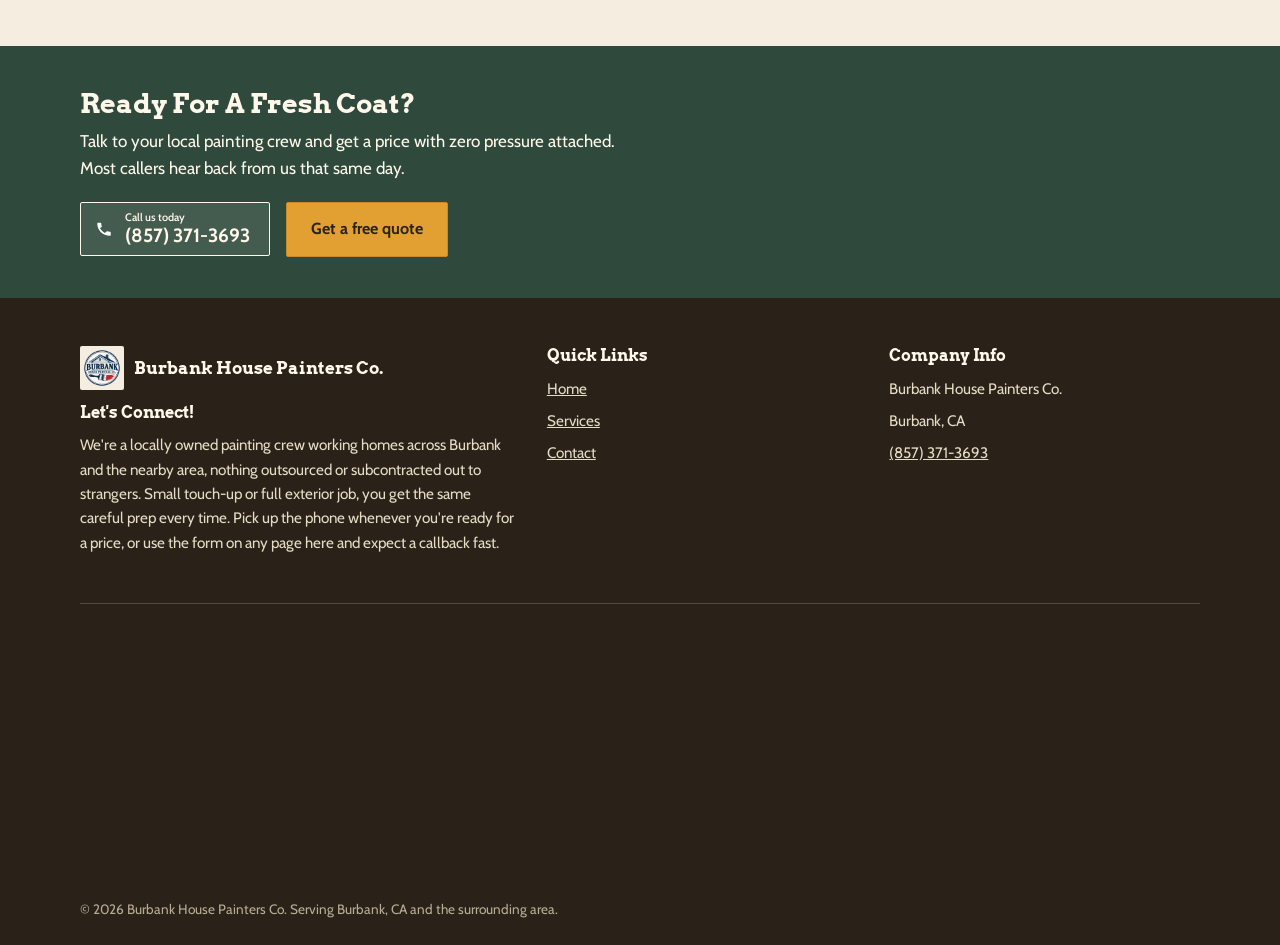
==== commit 00bbf09b: "Add real cabinet painting photos, replace stand-ins, add OG image Co-Authored-By: Claude Sonnet 5.5 " ====
--- a/index.html
+++ b/index.html
@@ -171,7 +171,7 @@
         </a>
 
         <a class="service-card" href="services/cabinet-painting.html">
-          <img class="thumb inline-photo" src="images/cabinet-painting-burbank-ca-thumbnail.webp" width="800" height="600" loading="lazy" alt="Painter brushing a fine finish, cabinet painting in Burbank CA">
+          <img class="thumb inline-photo" src="images/cabinet-painting-burbank-ca-thumbnail.webp" width="800" height="600" loading="lazy" alt="Kitchen cabinets with doors removed for painting, cabinet painting in Burbank CA">
           <h3>Cabinet Painting & Refinishing</h3>
           <p>Kitchen and bath cabinets take grease, steam, and constant handling, so the finish only lasts if the prep is right. Doors come off, everything is degreased, sanded, and primed, and a hard-wearing cabinet enamel goes on in thin coats, which refreshes a dated kitchen without the cost of a remodel.</p>
           <span class="card-cta">Learn More <span aria-hidden="true">&rarr;</span></span>
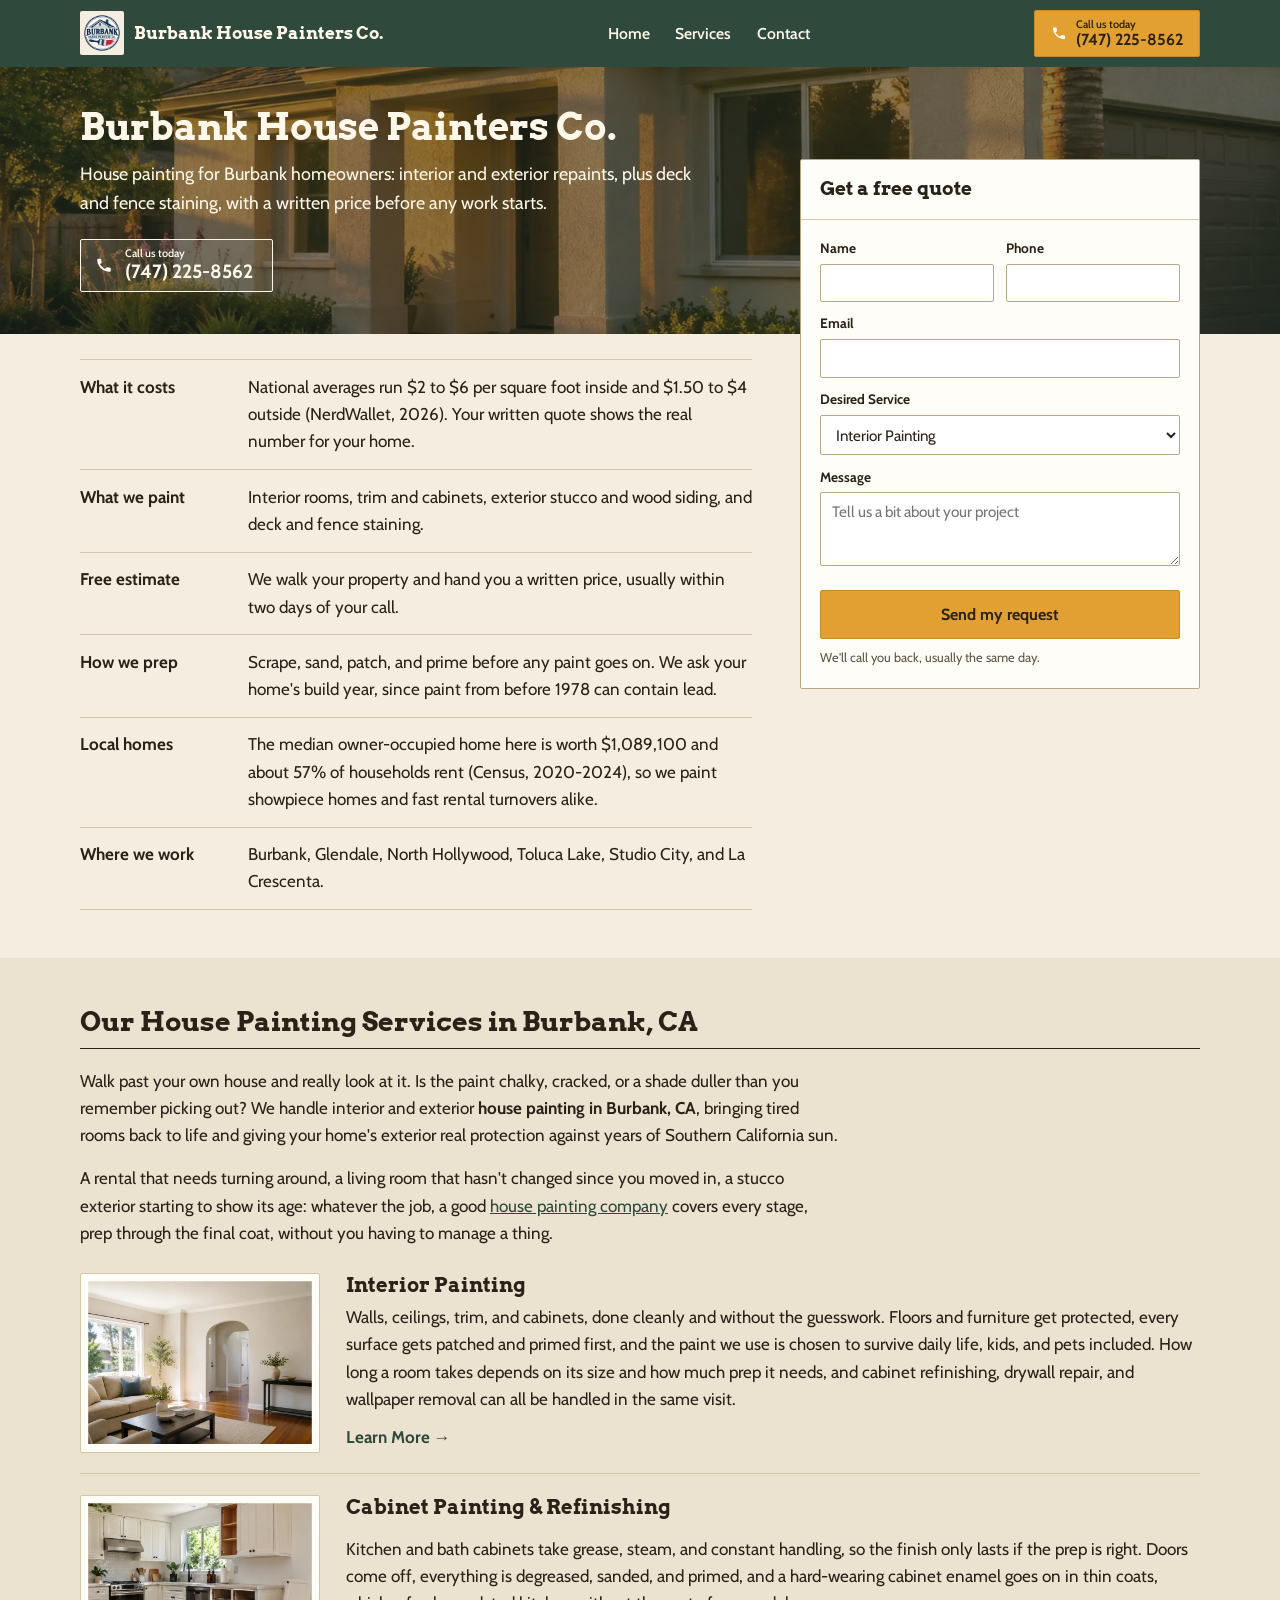
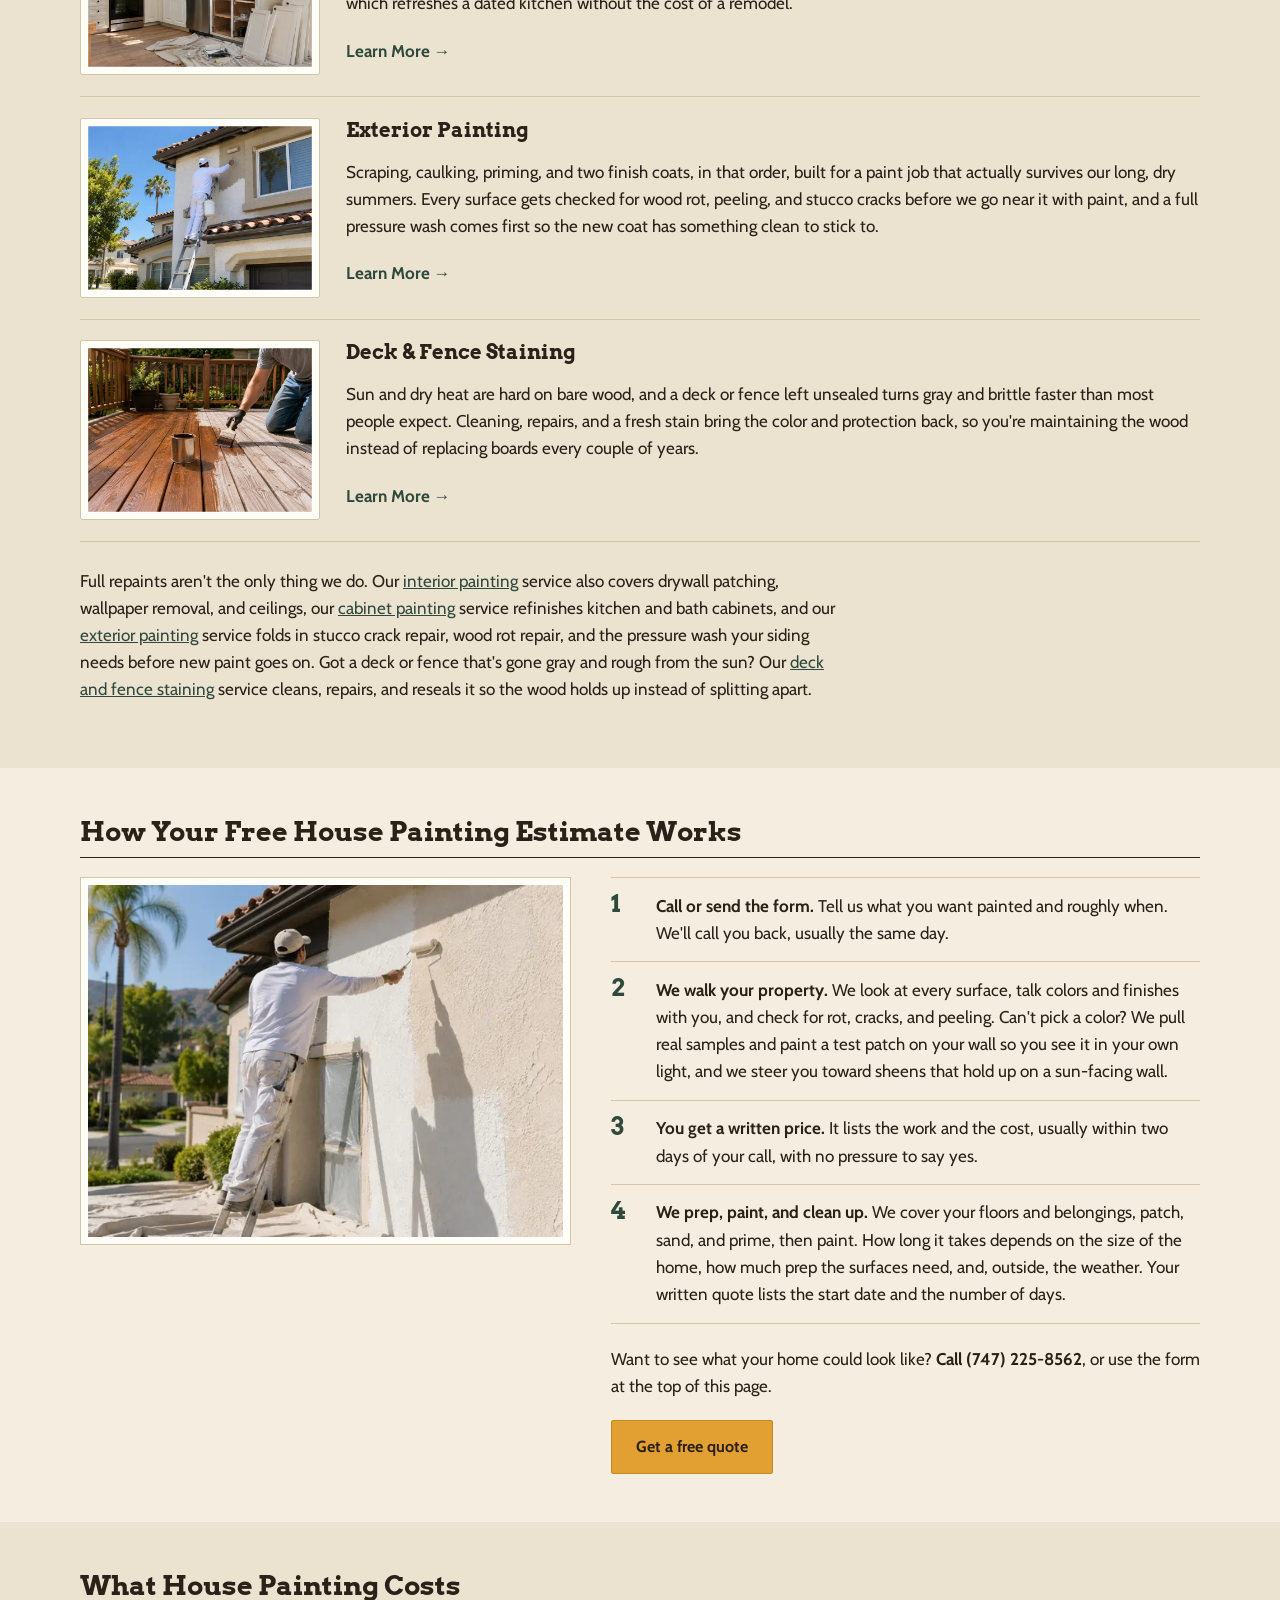
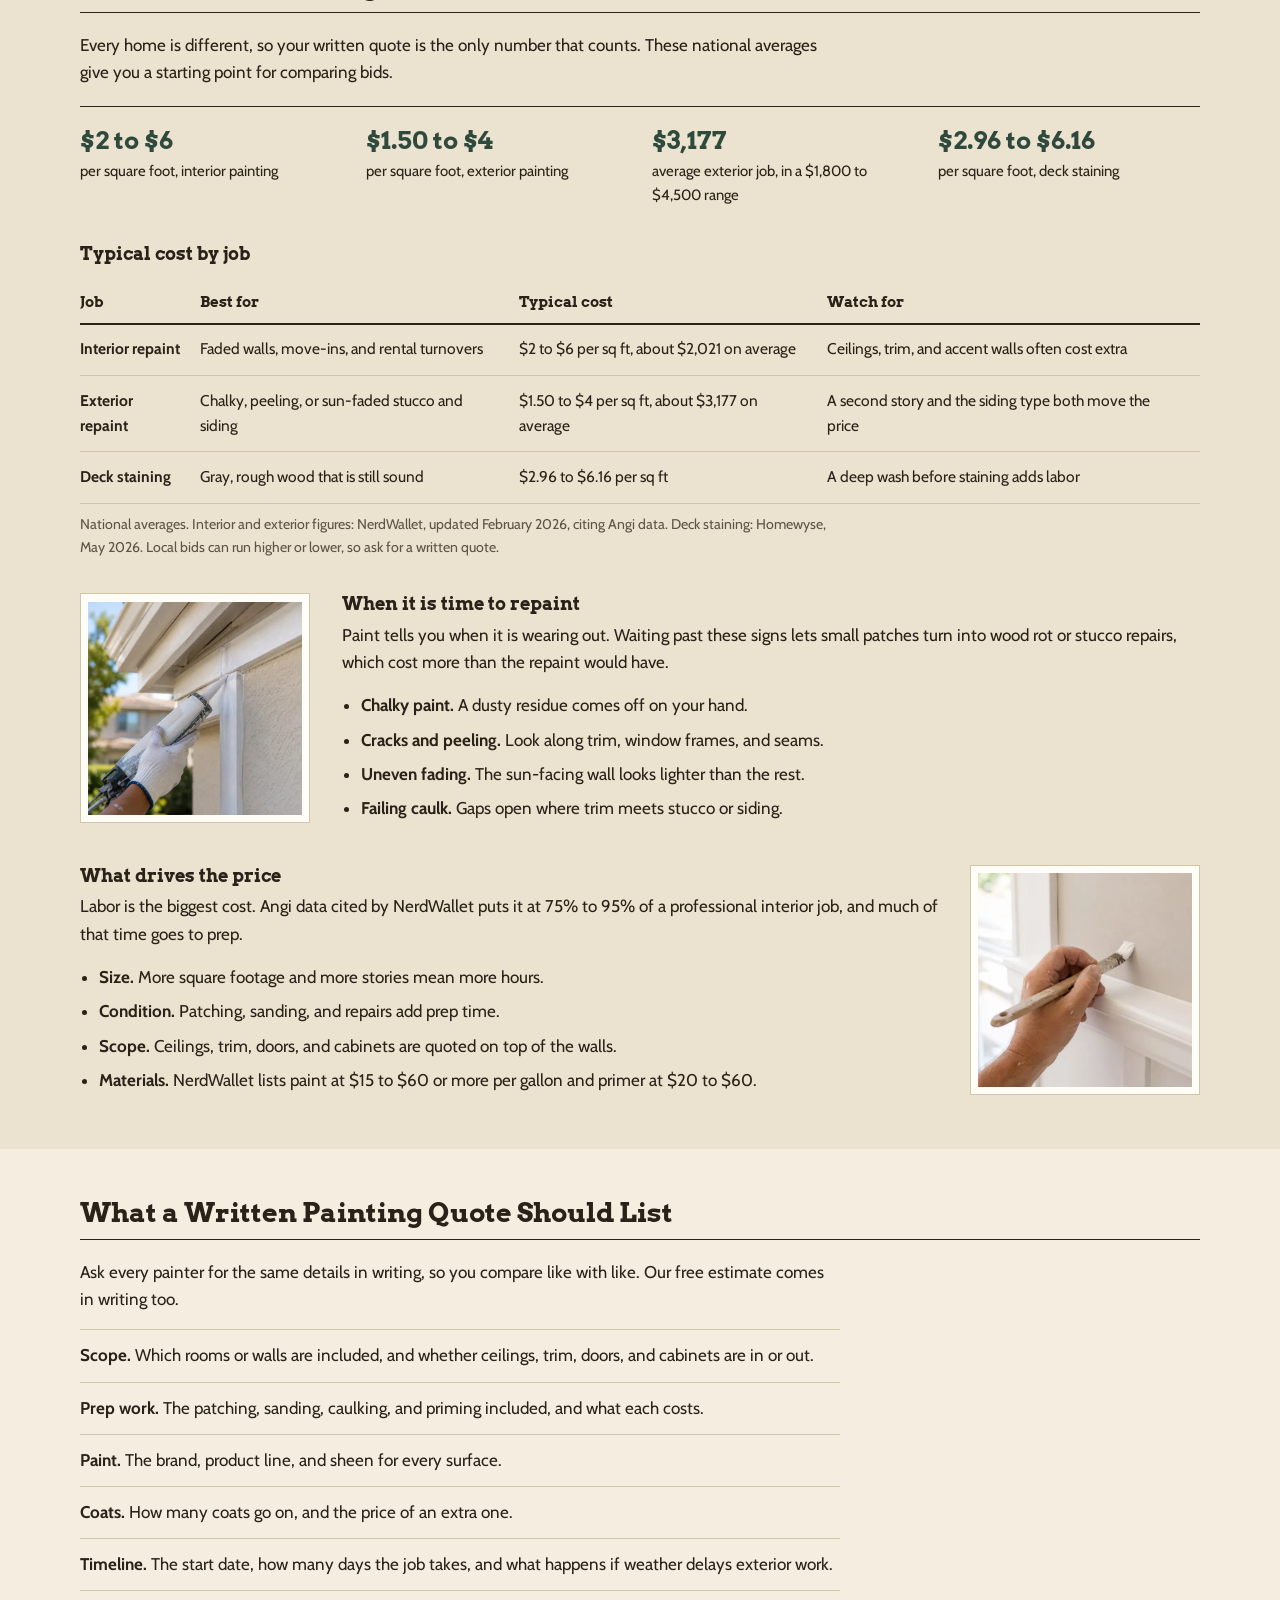
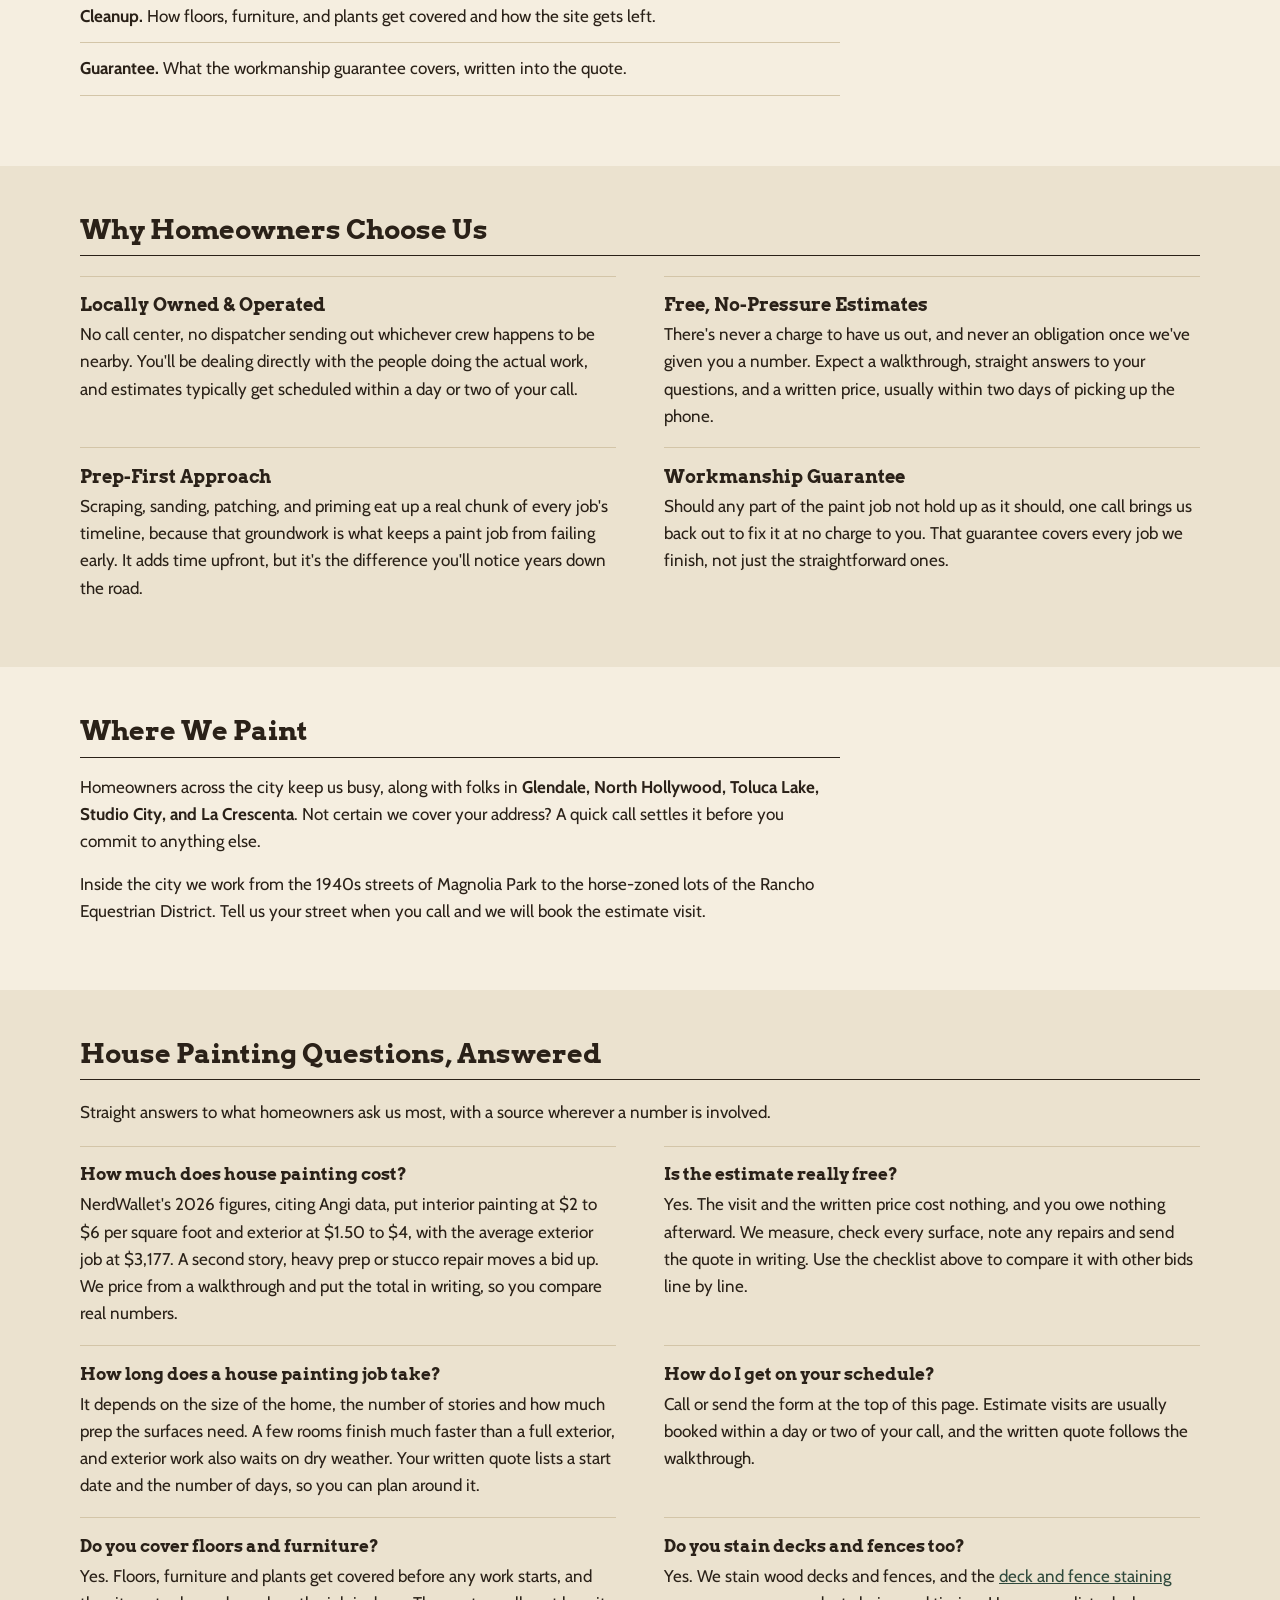
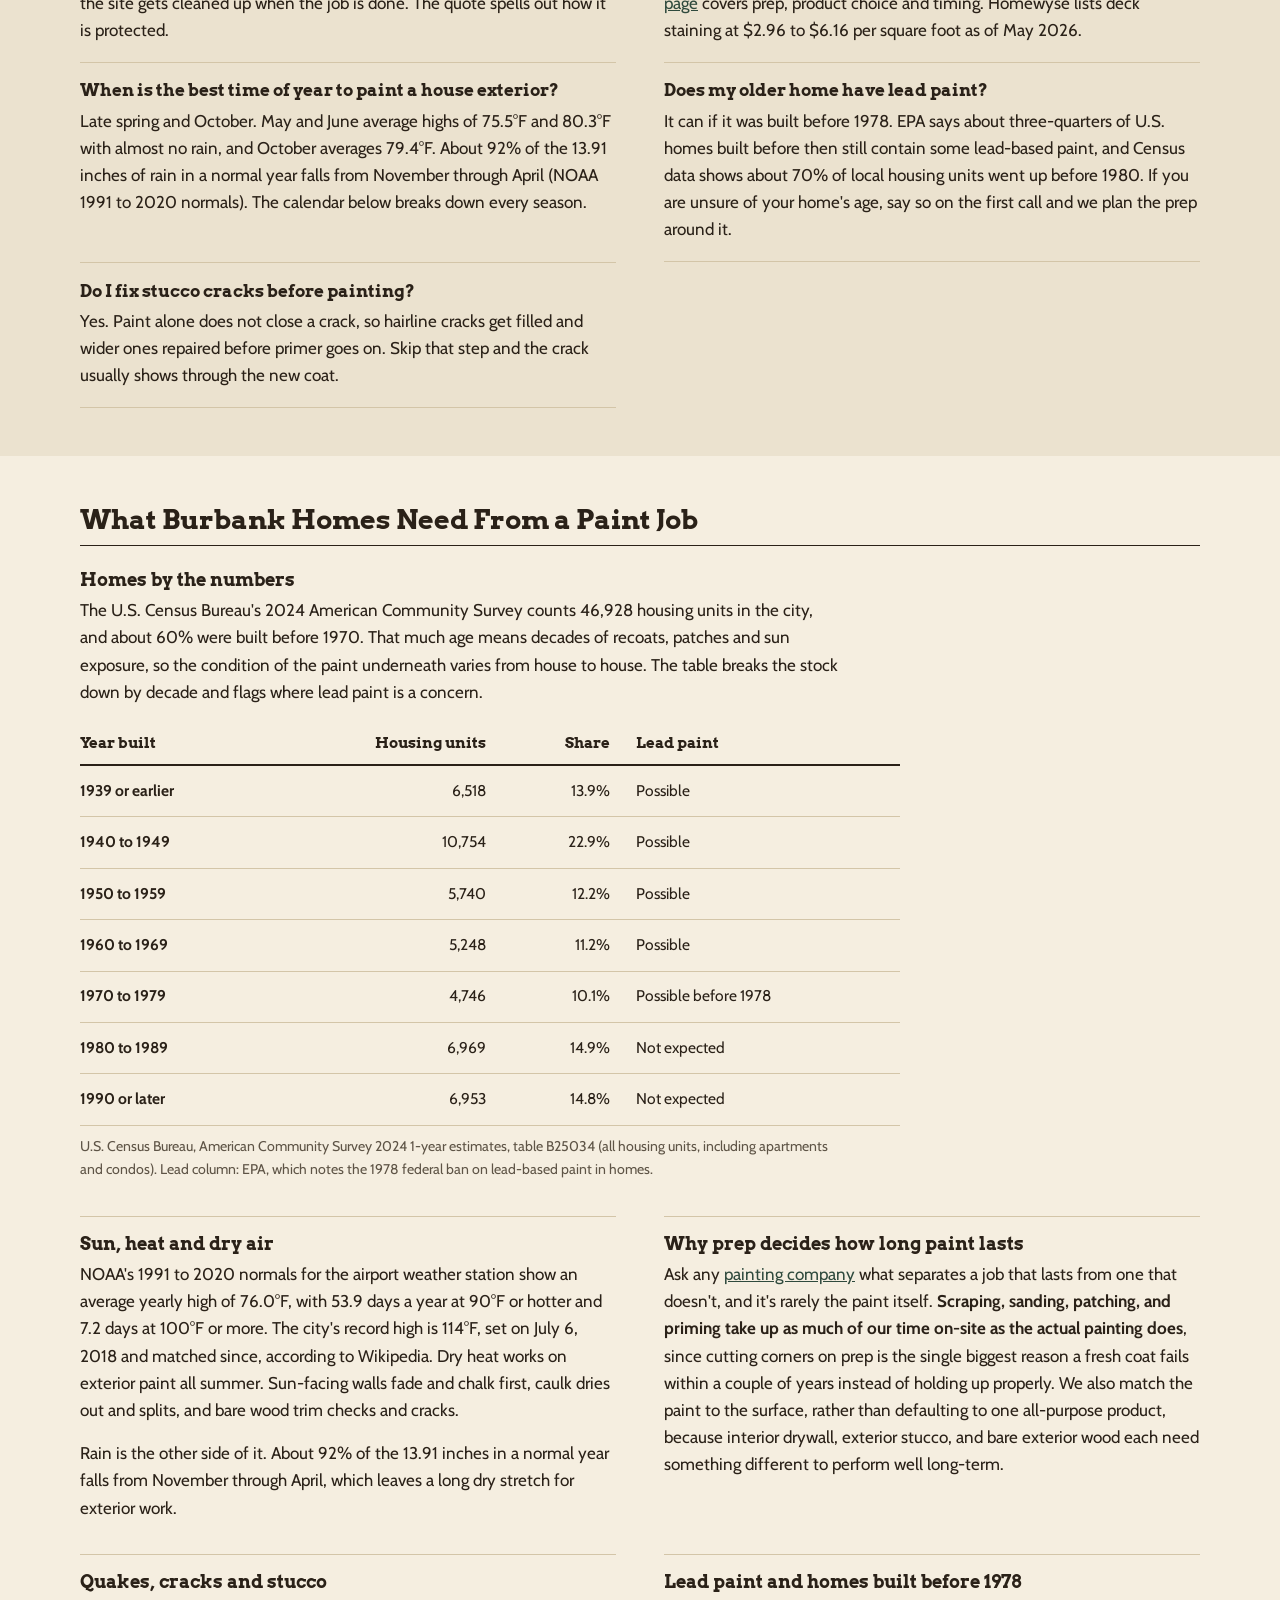
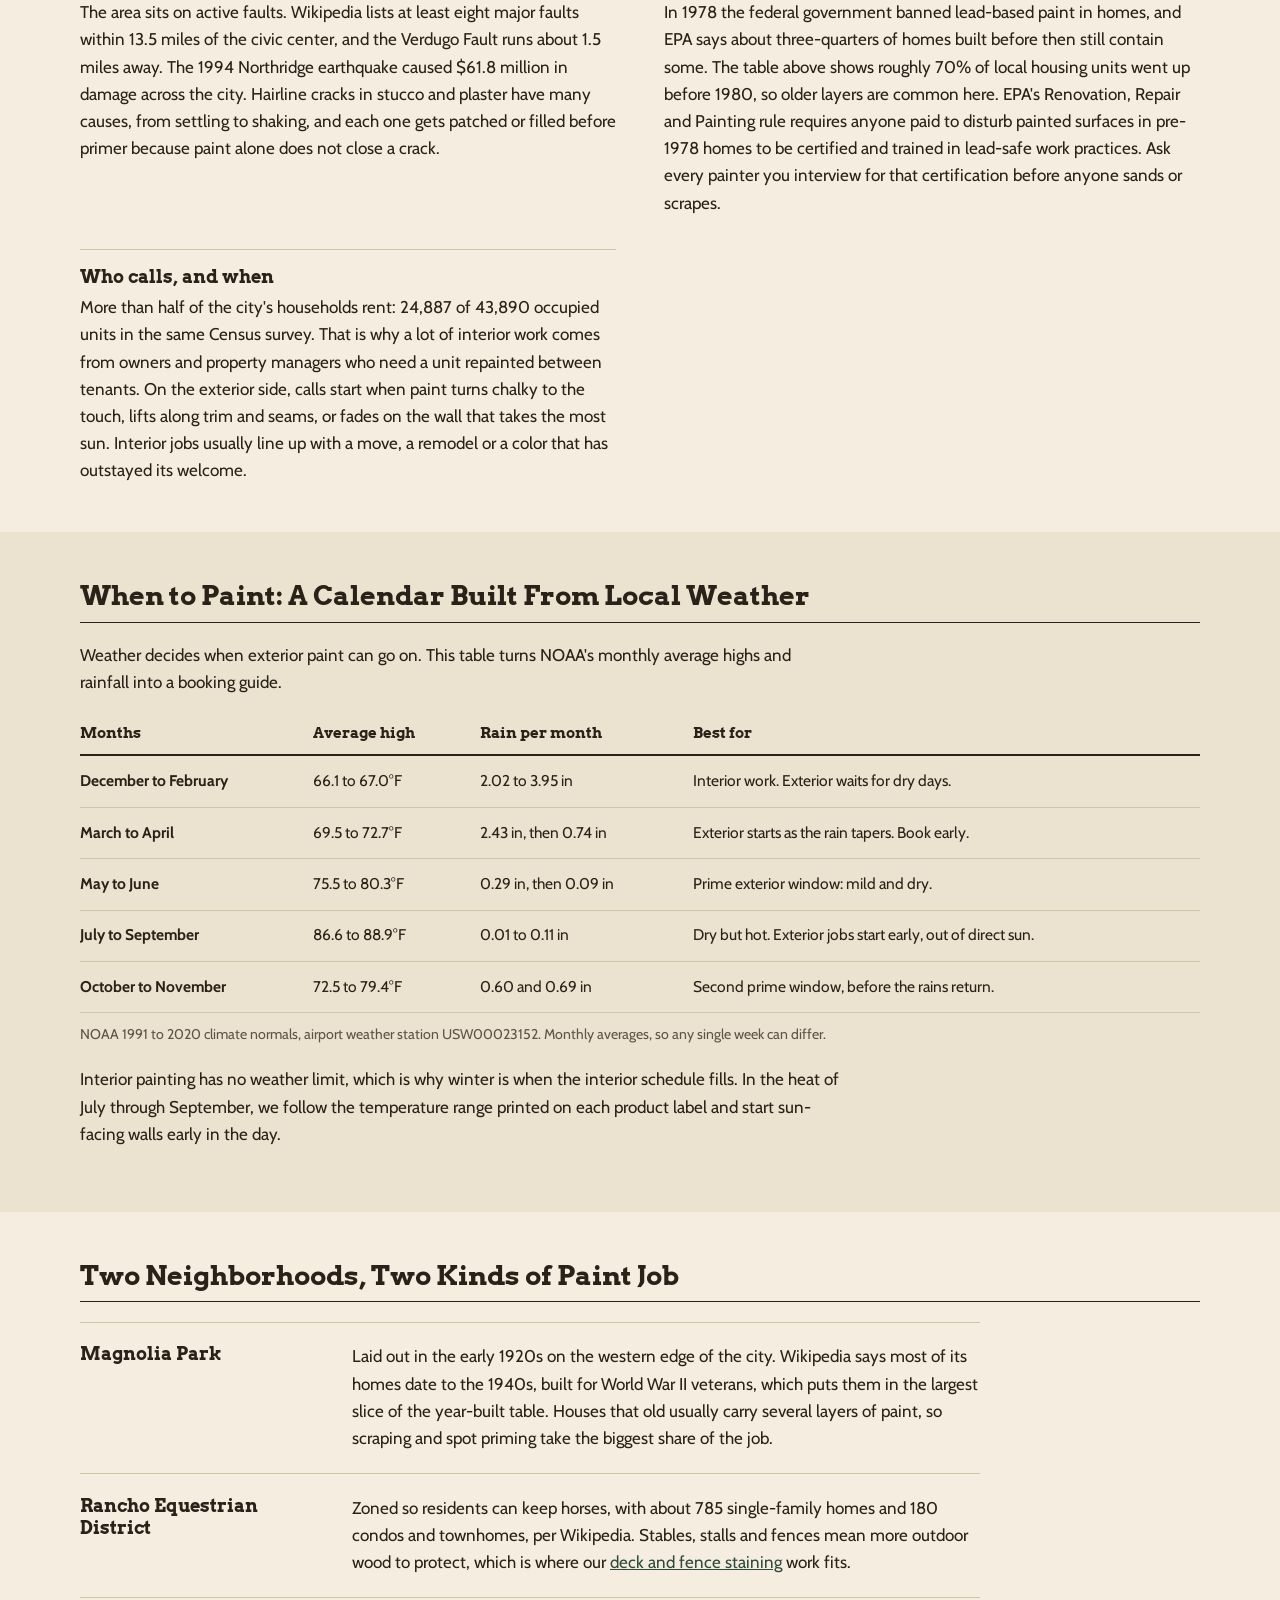
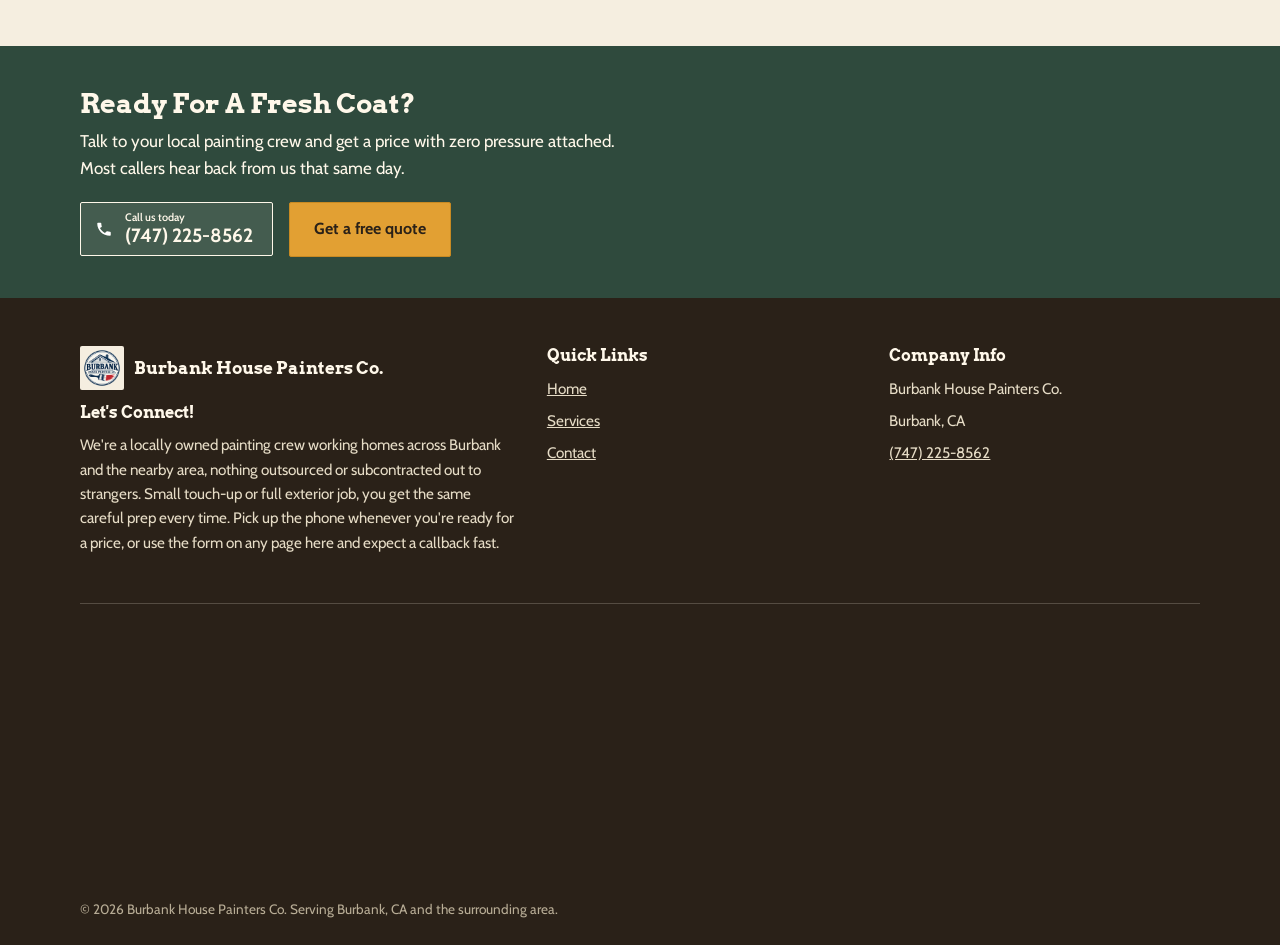
==== commit a730715e: "Update site phone number to (747) 225-8562 Co-Authored-By: Claude Sonnet 5.5 <noreply@anthropic.com>" ====
--- a/index.html
+++ b/index.html
@@ -4,18 +4,18 @@
 <meta charset="UTF-8">
 <meta name="viewport" content="width=device-width, initial-scale=1.0">
 <title>House Painting Burbank CA | Painting Company</title>
-<meta name="description" content="House painting in Burbank, CA: interior, exterior, deck and fence staining from a local painting company. Free written estimate. Call (857) 371-3693.">
+<meta name="description" content="House painting in Burbank, CA: interior, exterior, deck and fence staining from a local painting company. Free written estimate. Call (747) 225-8562.">
 <link rel="canonical" href="https://burbankhousepainters.com/">
 
 <meta property="og:type" content="website">
 <meta property="og:site_name" content="Burbank House Painters Co.">
 <meta property="og:title" content="House Painting Burbank CA | Painting Company">
-<meta property="og:description" content="House painting in Burbank, CA: interior, exterior, deck and fence staining from a local painting company. Free written estimate. Call (857) 371-3693.">
+<meta property="og:description" content="House painting in Burbank, CA: interior, exterior, deck and fence staining from a local painting company. Free written estimate. Call (747) 225-8562.">
 <meta property="og:url" content="https://burbankhousepainters.com/">
 <meta property="og:image" content="https://burbankhousepainters.com/images/house-painters-burbank-ca-og.jpg">
 <meta name="twitter:card" content="summary_large_image">
 <meta name="twitter:title" content="House Painting Burbank CA | Painting Company">
-<meta name="twitter:description" content="House painting in Burbank, CA: interior, exterior, deck and fence staining from a local painting company. Free written estimate. Call (857) 371-3693.">
+<meta name="twitter:description" content="House painting in Burbank, CA: interior, exterior, deck and fence staining from a local painting company. Free written estimate. Call (747) 225-8562.">
 <meta name="twitter:image" content="https://burbankhousepainters.com/images/house-painters-burbank-ca-og.jpg">
 
 <link rel="icon" type="image/svg+xml" href="favicon.svg">
@@ -29,7 +29,7 @@
   "@type": "HomeAndConstructionBusiness",
   "name": "Burbank House Painters Co.",
   "url": "https://burbankhousepainters.com/",
-  "telephone": "+18573713693",
+  "telephone": "+17472258562",
   "address": {
     "@type": "PostalAddress",
     "addressLocality": "Burbank",
@@ -61,13 +61,13 @@
       <a href="index.html#contact">Contact</a>
     </nav>
     <div class="header-actions">
-      <a href="tel:+18573713693" class="call-badge">
+      <a href="tel:+17472258562" class="call-badge">
         <span class="icon-circle" aria-hidden="true">
           <svg width="16" height="16" viewBox="0 0 24 24" fill="none" xmlns="http://www.w3.org/2000/svg"><path d="M6.6 10.8c1.4 2.8 3.8 5.2 6.6 6.6l2.2-2.2c.3-.3.7-.4 1-.2 1.1.4 2.3.6 3.6.6.6 0 1 .4 1 1V20c0 .6-.4 1-1 1C10.4 21 3 13.6 3 4.6c0-.6.4-1 1-1h3.4c.6 0 1 .4 1 1 0 1.3.2 2.5.6 3.6.1.4 0 .8-.2 1L6.6 10.8z" fill="#fff"/></svg>
         </span>
         <span class="call-text">
           <span class="call-label">Call us today</span>
-          <span class="call-number">(857) 371-3693</span>
+          <span class="call-number">(747) 225-8562</span>
         </span>
       </a>
       <button class="nav-toggle" aria-label="Toggle menu" aria-expanded="false">
@@ -86,13 +86,13 @@
         <div class="top-intro">
           <h1>Burbank House Painters Co.</h1>
           <p class="top-sub">House painting for Burbank homeowners: interior and exterior repaints, plus deck and fence staining, with a written price before any work starts.</p>
-          <a href="tel:+18573713693" class="hero-phone-btn">
+          <a href="tel:+17472258562" class="hero-phone-btn">
             <span class="icon-circle" aria-hidden="true">
               <svg width="18" height="18" viewBox="0 0 24 24" fill="none" xmlns="http://www.w3.org/2000/svg"><path d="M6.6 10.8c1.4 2.8 3.8 5.2 6.6 6.6l2.2-2.2c.3-.3.7-.4 1-.2 1.1.4 2.3.6 3.6.6.6 0 1 .4 1 1V20c0 .6-.4 1-1 1C10.4 21 3 13.6 3 4.6c0-.6.4-1 1-1h3.4c.6 0 1 .4 1 1 0 1.3.2 2.5.6 3.6.1.4 0 .8-.2 1L6.6 10.8z" fill="#fff"/></svg>
             </span>
             <span>
               <span class="call-label">Call us today</span>
-              <span class="call-number">(857) 371-3693</span>
+              <span class="call-number">(747) 225-8562</span>
             </span>
           </a>
         </div>
@@ -210,7 +210,7 @@
             <li><strong>You get a written price.</strong> It lists the work and the cost, usually within two days of your call, with no pressure to say yes.</li>
             <li><strong>We prep, paint, and clean up.</strong> We cover your floors and belongings, patch, sand, and prime, then paint. How long it takes depends on the size of the home, how much prep the surfaces need, and, outside, the weather. Your written quote lists the start date and the number of days.</li>
           </ol>
-          <p class="how-note">Want to see what your home could look like? <strong>Call (857) 371-3693</strong>, or use the form at the top of this page.</p>
+          <p class="how-note">Want to see what your home could look like? <strong>Call (747) 225-8562</strong>, or use the form at the top of this page.</p>
           <a href="#contact" class="btn-cta">Get a free quote</a>
         </div>
       </div>
@@ -477,13 +477,13 @@
     <h2>Ready For A Fresh Coat?</h2>
     <p>Talk to your local painting crew and get a price with zero pressure attached. Most callers hear back from us that same day.</p>
     <div class="hero-cta-row">
-      <a href="tel:+18573713693" class="hero-phone-btn">
+      <a href="tel:+17472258562" class="hero-phone-btn">
         <span class="icon-circle" aria-hidden="true">
           <svg width="18" height="18" viewBox="0 0 24 24" fill="none" xmlns="http://www.w3.org/2000/svg"><path d="M6.6 10.8c1.4 2.8 3.8 5.2 6.6 6.6l2.2-2.2c.3-.3.7-.4 1-.2 1.1.4 2.3.6 3.6.6.6 0 1 .4 1 1V20c0 .6-.4 1-1 1C10.4 21 3 13.6 3 4.6c0-.6.4-1 1-1h3.4c.6 0 1 .4 1 1 0 1.3.2 2.5.6 3.6.1.4 0 .8-.2 1L6.6 10.8z" fill="#fff"/></svg>
         </span>
         <span>
           <span class="call-label">Call us today</span>
-          <span class="call-number">(857) 371-3693</span>
+          <span class="call-number">(747) 225-8562</span>
         </span>
       </a>
       <a href="#contact" class="btn-cta">Get a free quote</a>
@@ -515,7 +515,7 @@
         <ul>
           <li>Burbank House Painters Co.</li>
           <li>Burbank, CA</li>
-          <li><a href="tel:+18573713693">(857) 371-3693</a></li>
+          <li><a href="tel:+17472258562">(747) 225-8562</a></li>
         </ul>
       </div>
     </div>
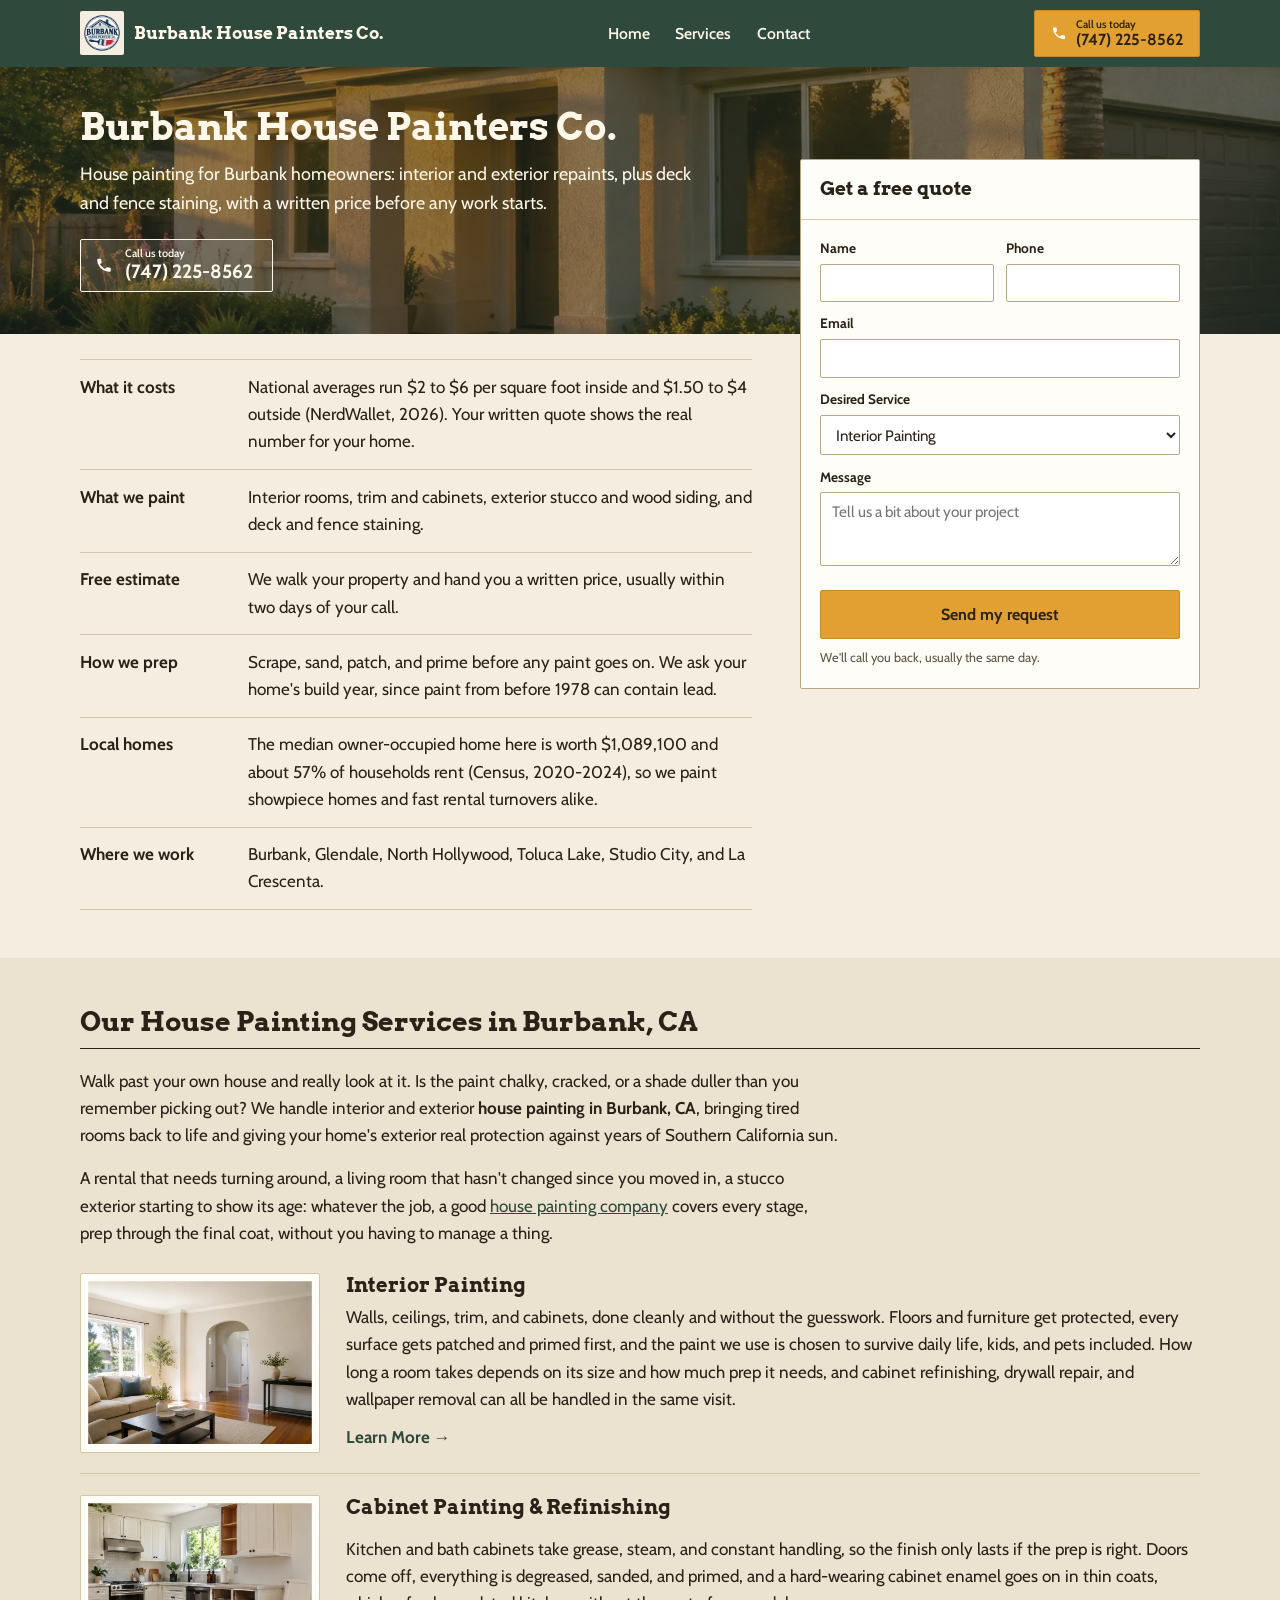
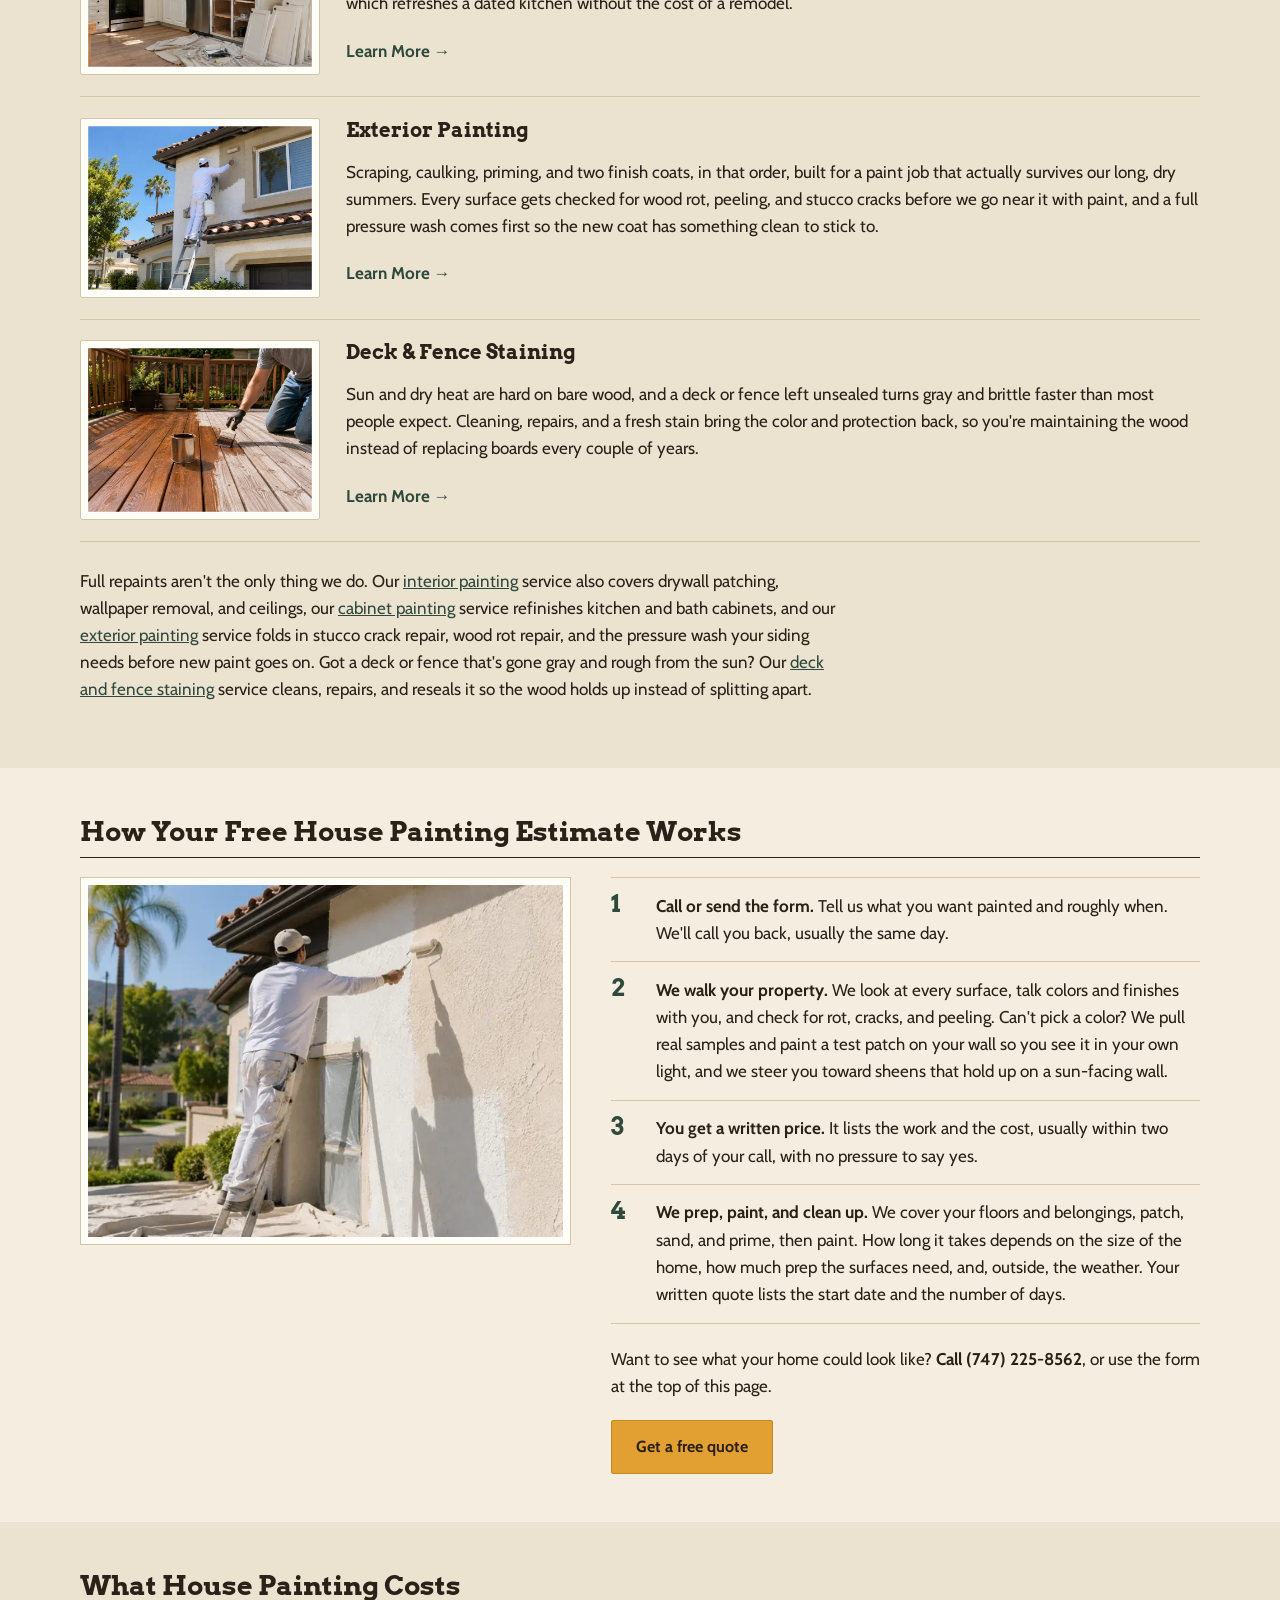
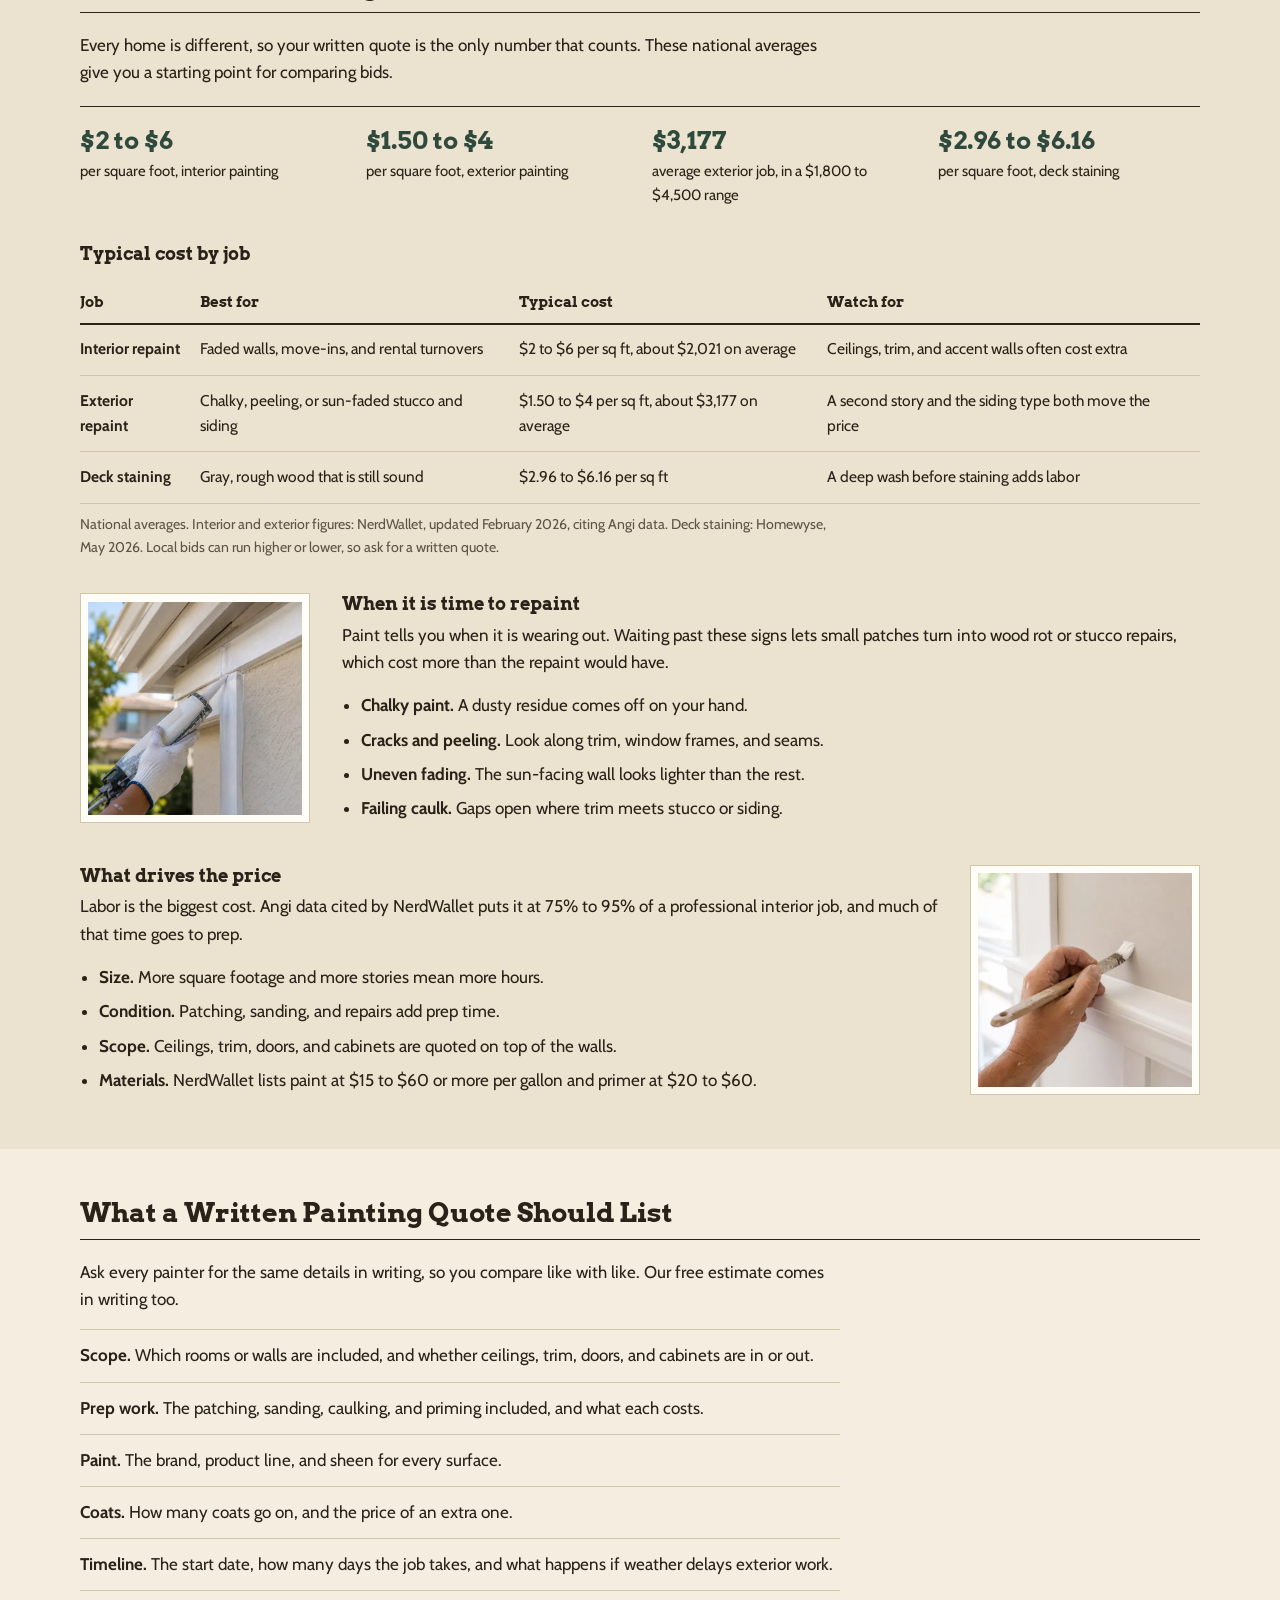
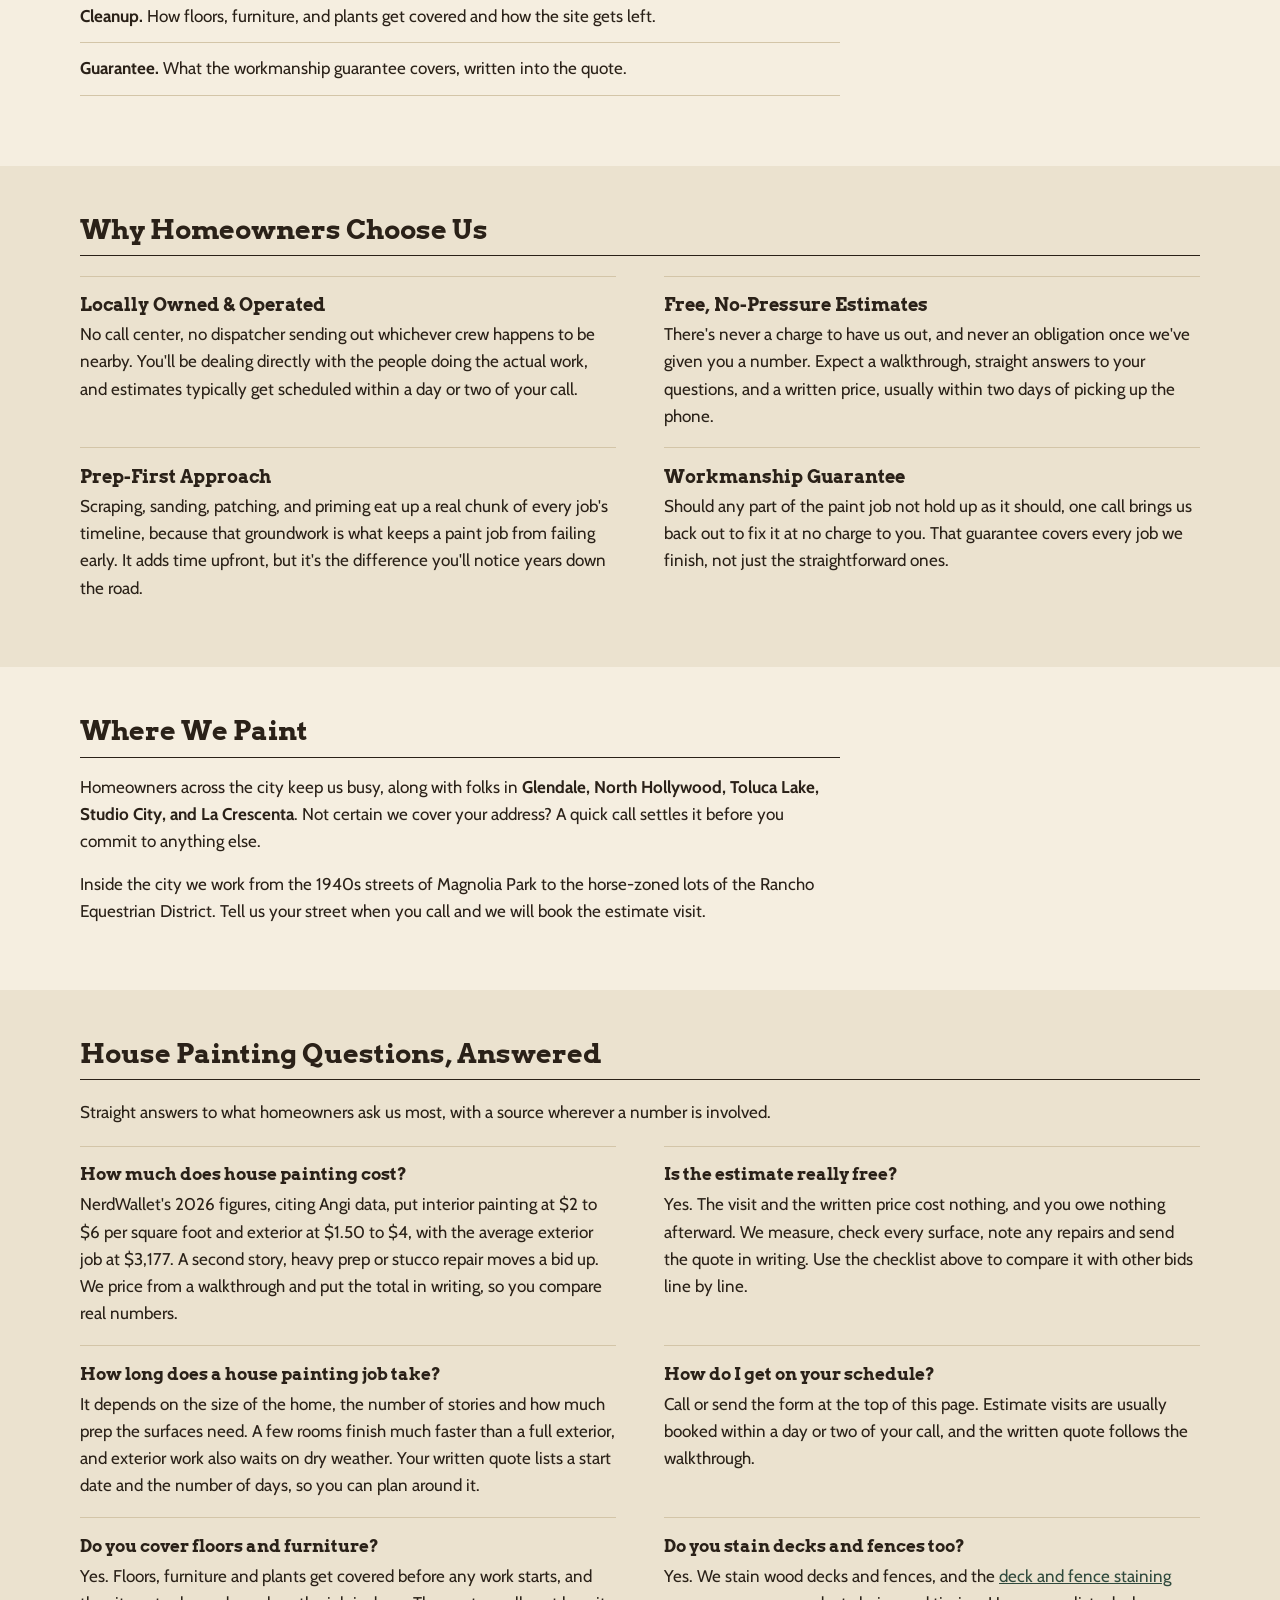
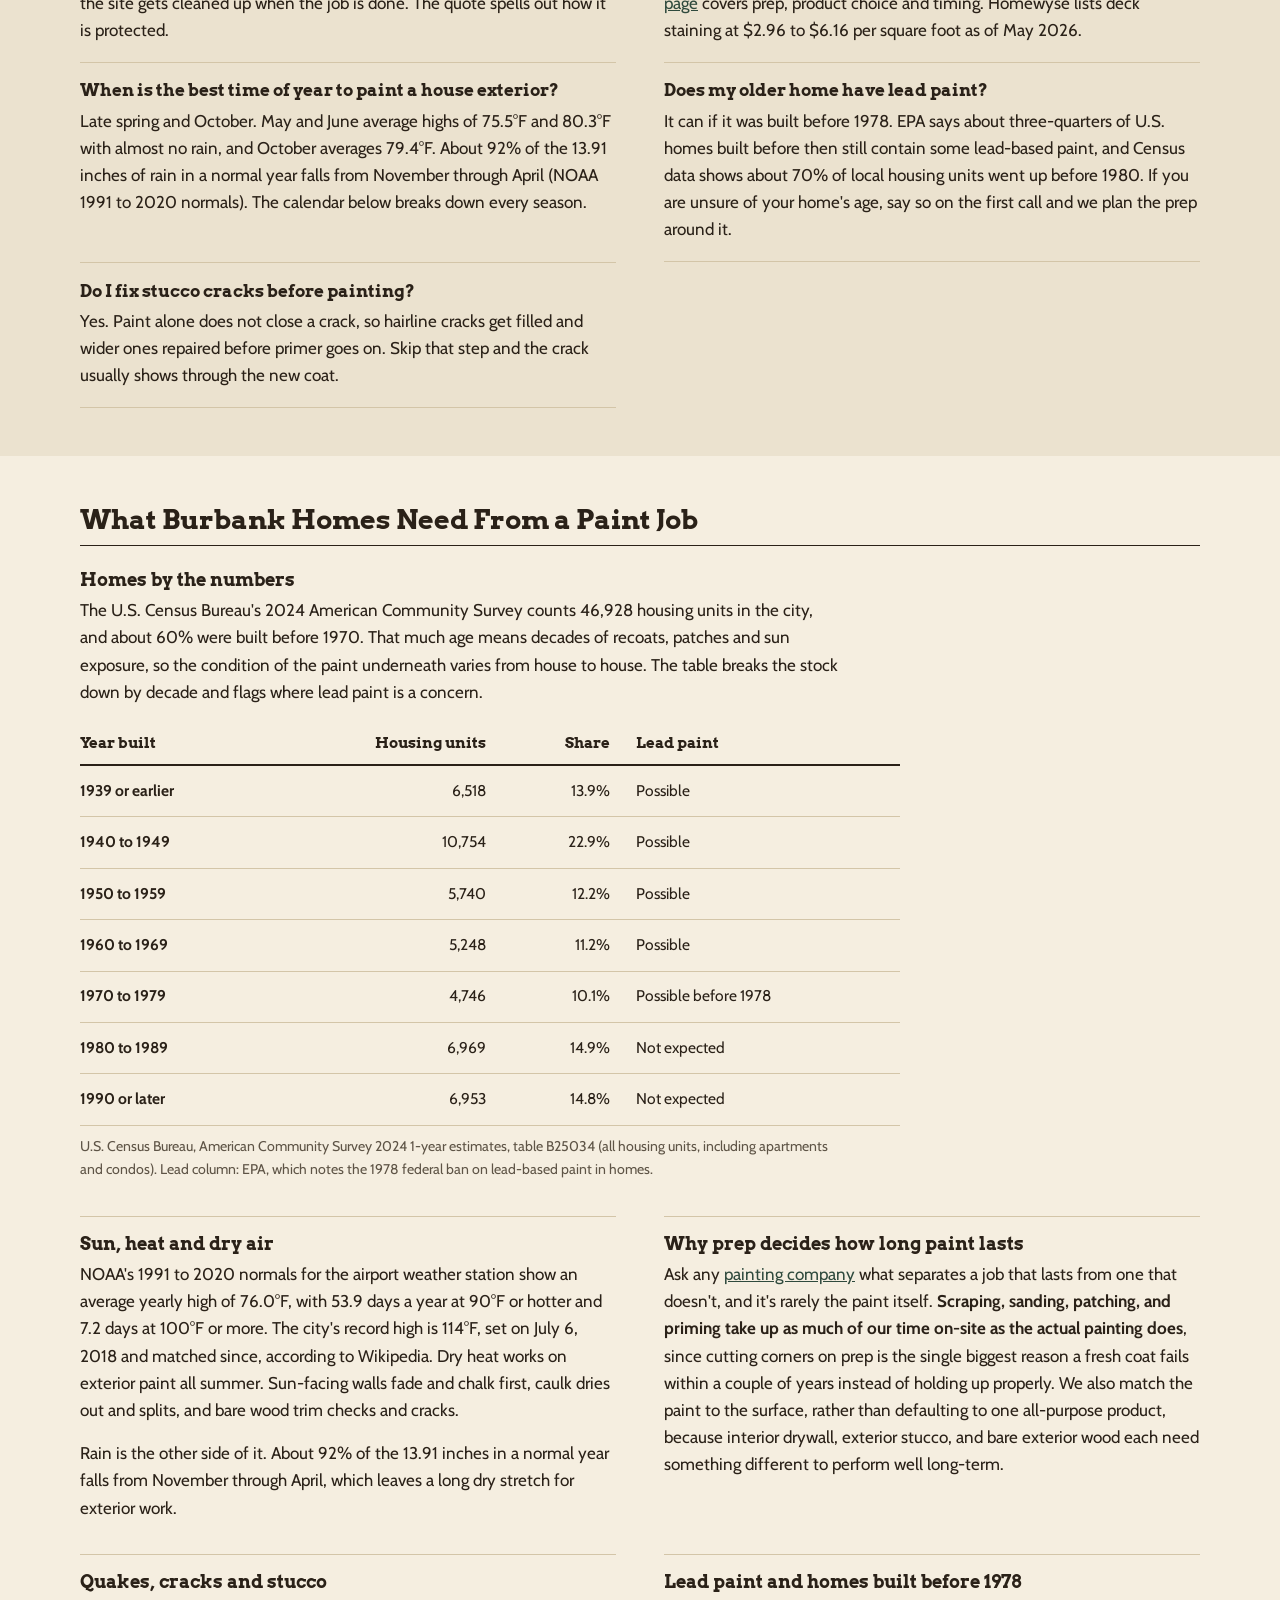
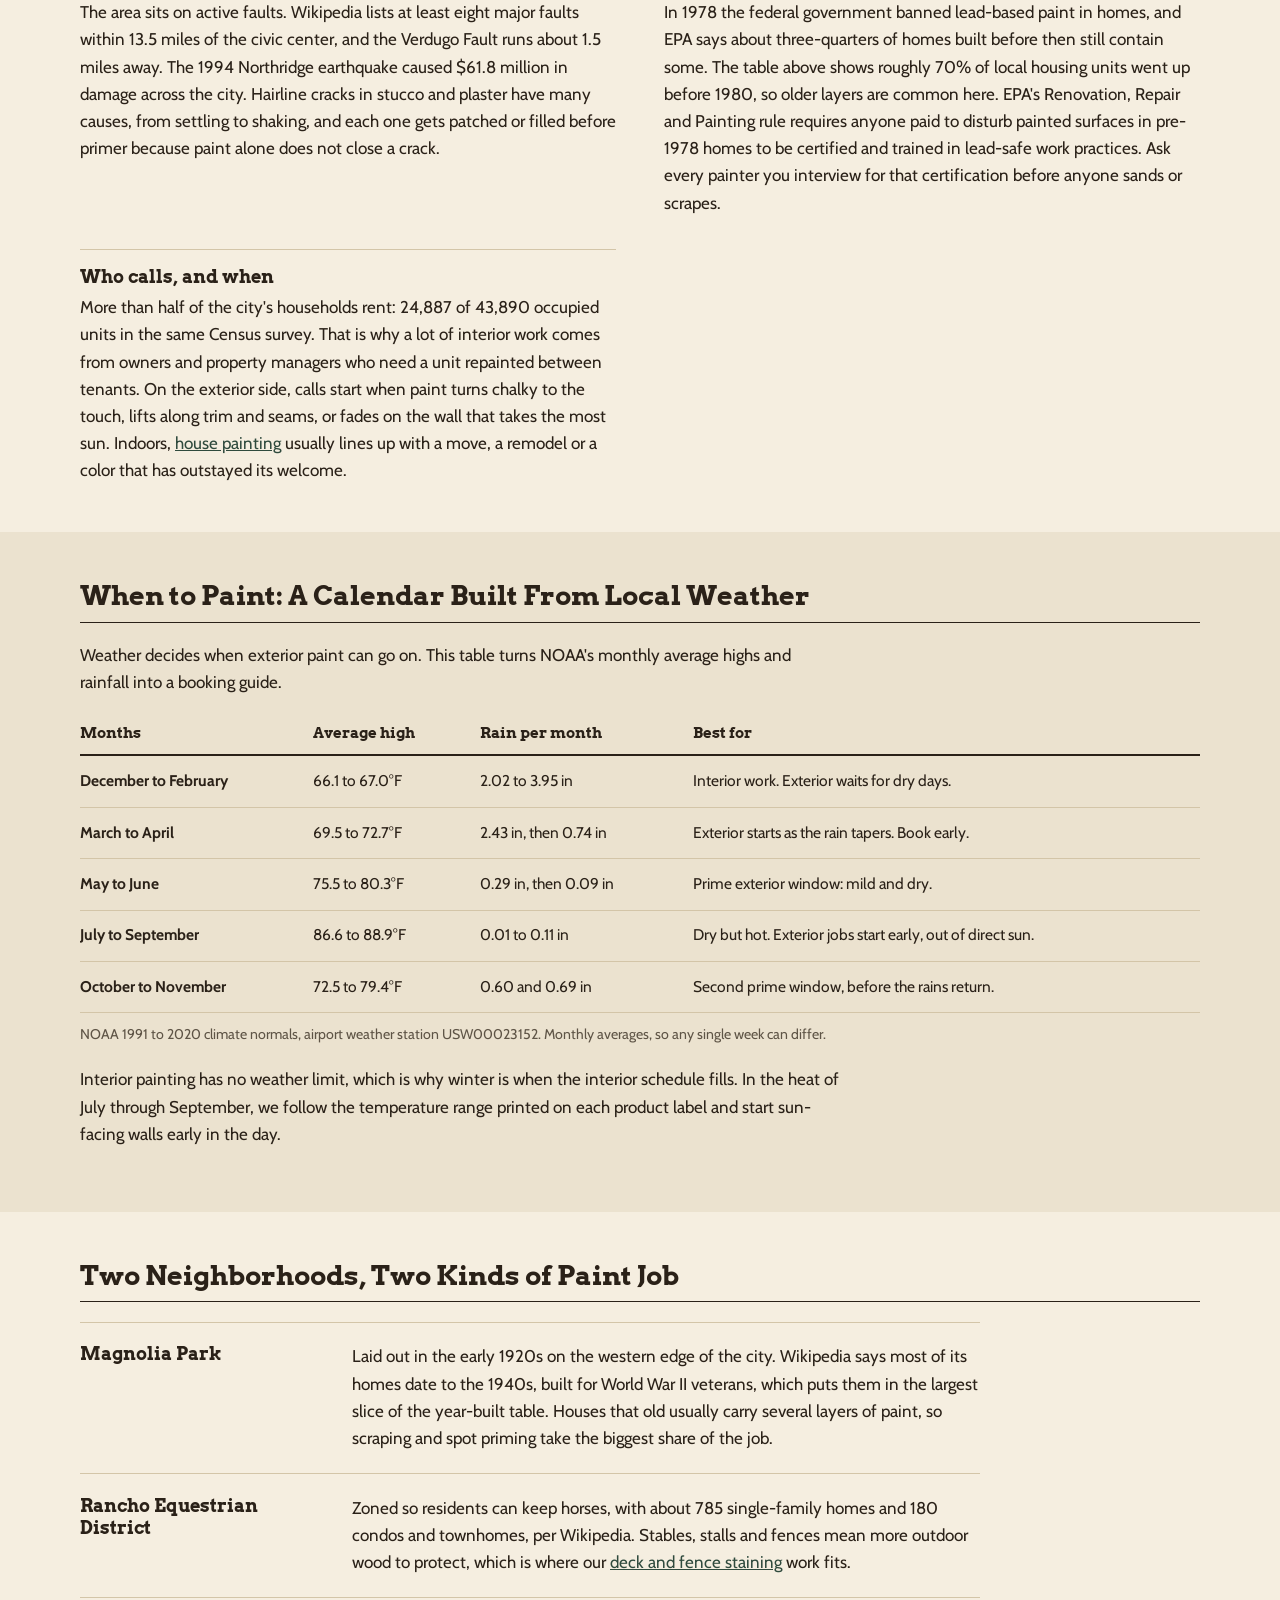
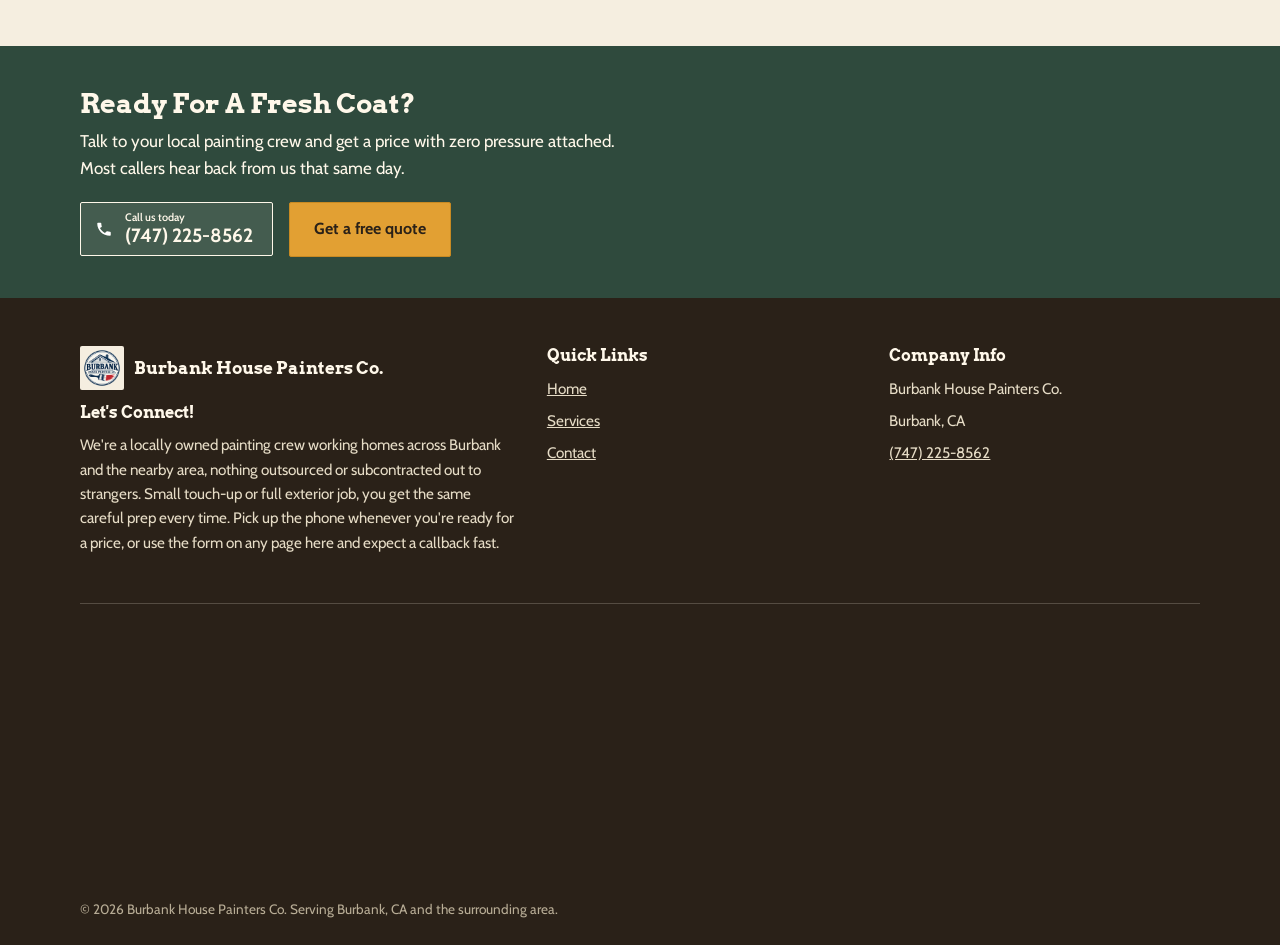
==== commit 3fc5dd52: "Add house painting backlink to Summerville Painters Pro on homepage Co-Authored-By: Claude Sonnet 5." ====
--- a/index.html
+++ b/index.html
@@ -420,7 +420,7 @@
         <p>In 1978 the federal government banned lead-based paint in homes, and EPA says about three-quarters of homes built before then still contain some. The table above shows roughly 70% of local housing units went up before 1980, so older layers are common here. EPA's Renovation, Repair and Painting rule requires anyone paid to disturb painted surfaces in pre-1978 homes to be certified and trained in lead-safe work practices. Ask every painter you interview for that certification before anyone sands or scrapes.</p>
         </div>
         <div class="note"><h3>Who calls, and when</h3>
-        <p>More than half of the city's households rent: 24,887 of 43,890 occupied units in the same Census survey. That is why a lot of interior work comes from owners and property managers who need a unit repainted between tenants. On the exterior side, calls start when paint turns chalky to the touch, lifts along trim and seams, or fades on the wall that takes the most sun. Interior jobs usually line up with a move, a remodel or a color that has outstayed its welcome.</p>
+        <p>More than half of the city's households rent: 24,887 of 43,890 occupied units in the same Census survey. That is why a lot of interior work comes from owners and property managers who need a unit repainted between tenants. On the exterior side, calls start when paint turns chalky to the touch, lifts along trim and seams, or fades on the wall that takes the most sun. Indoors, <a href="https://summervillepainterspro.com/" target="_blank" rel="noopener">house painting</a> usually lines up with a move, a remodel or a color that has outstayed its welcome.</p>
       
         </div>
       </div>
